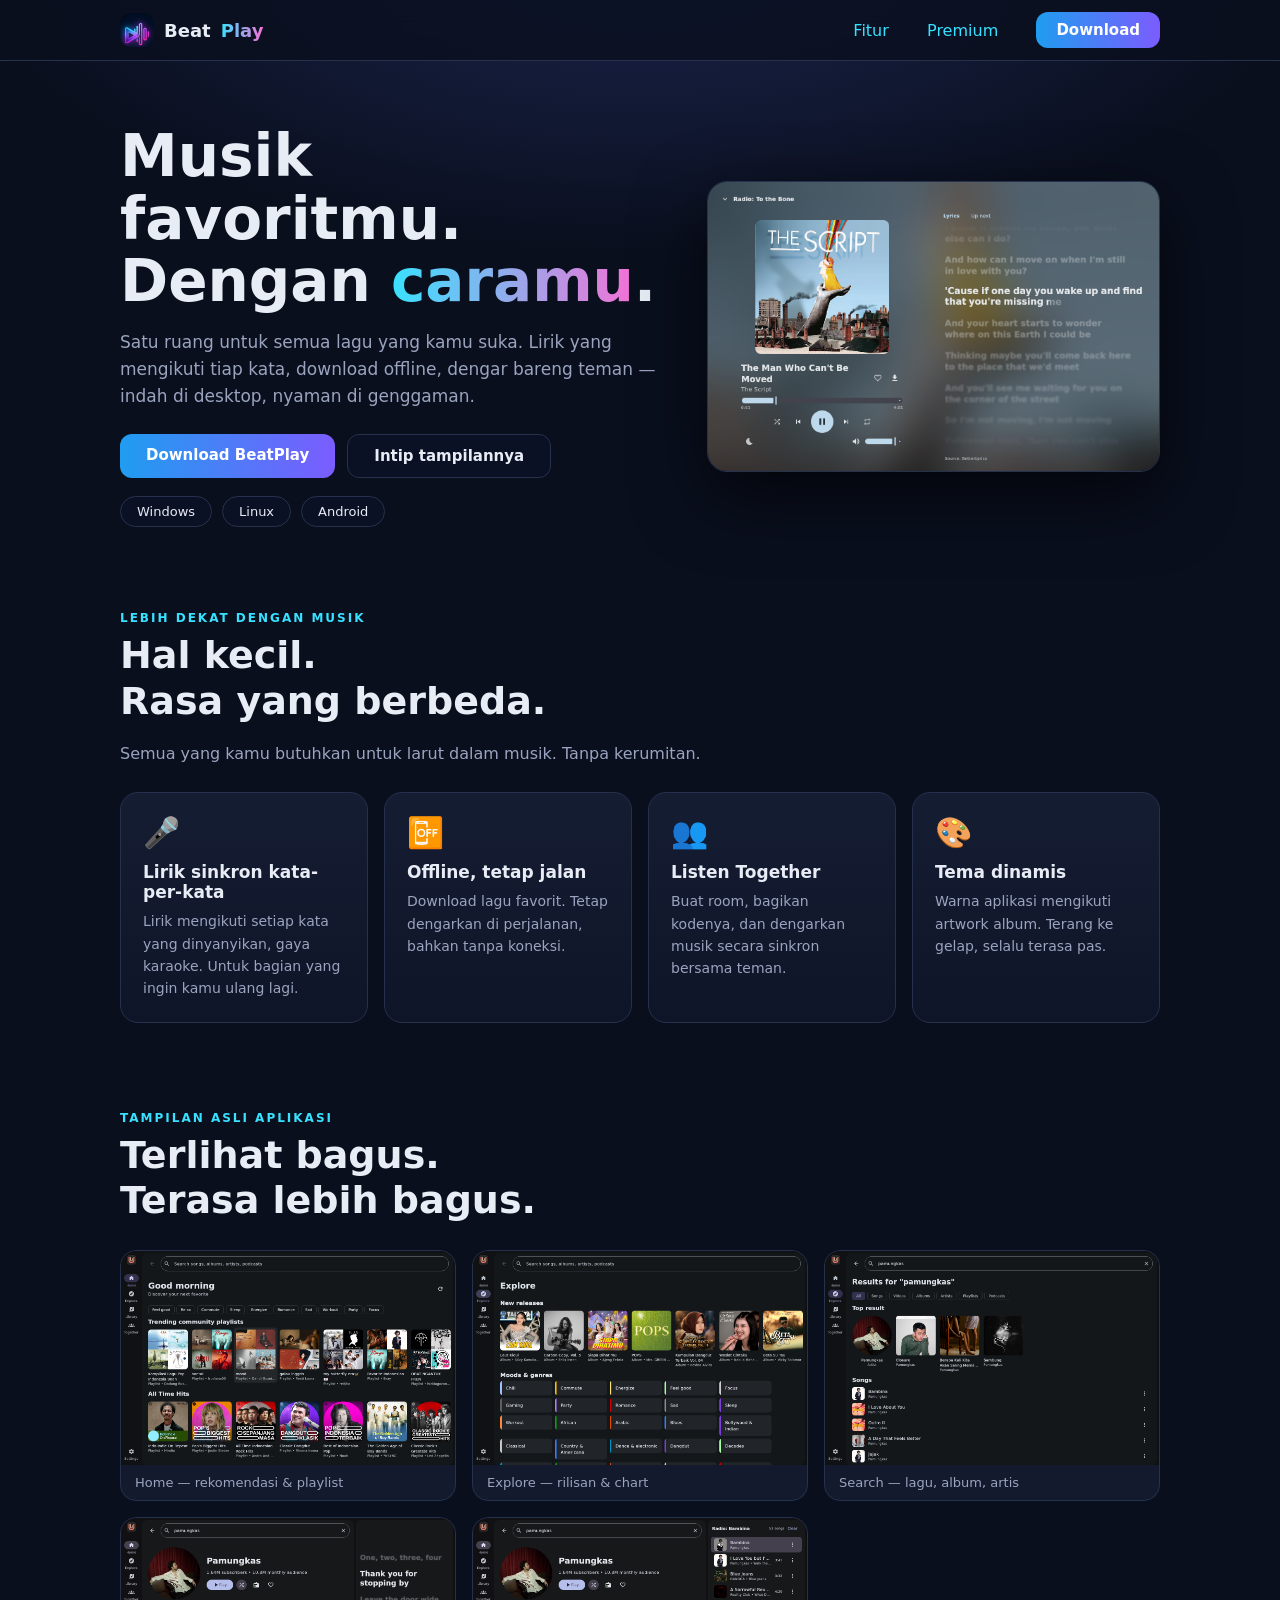
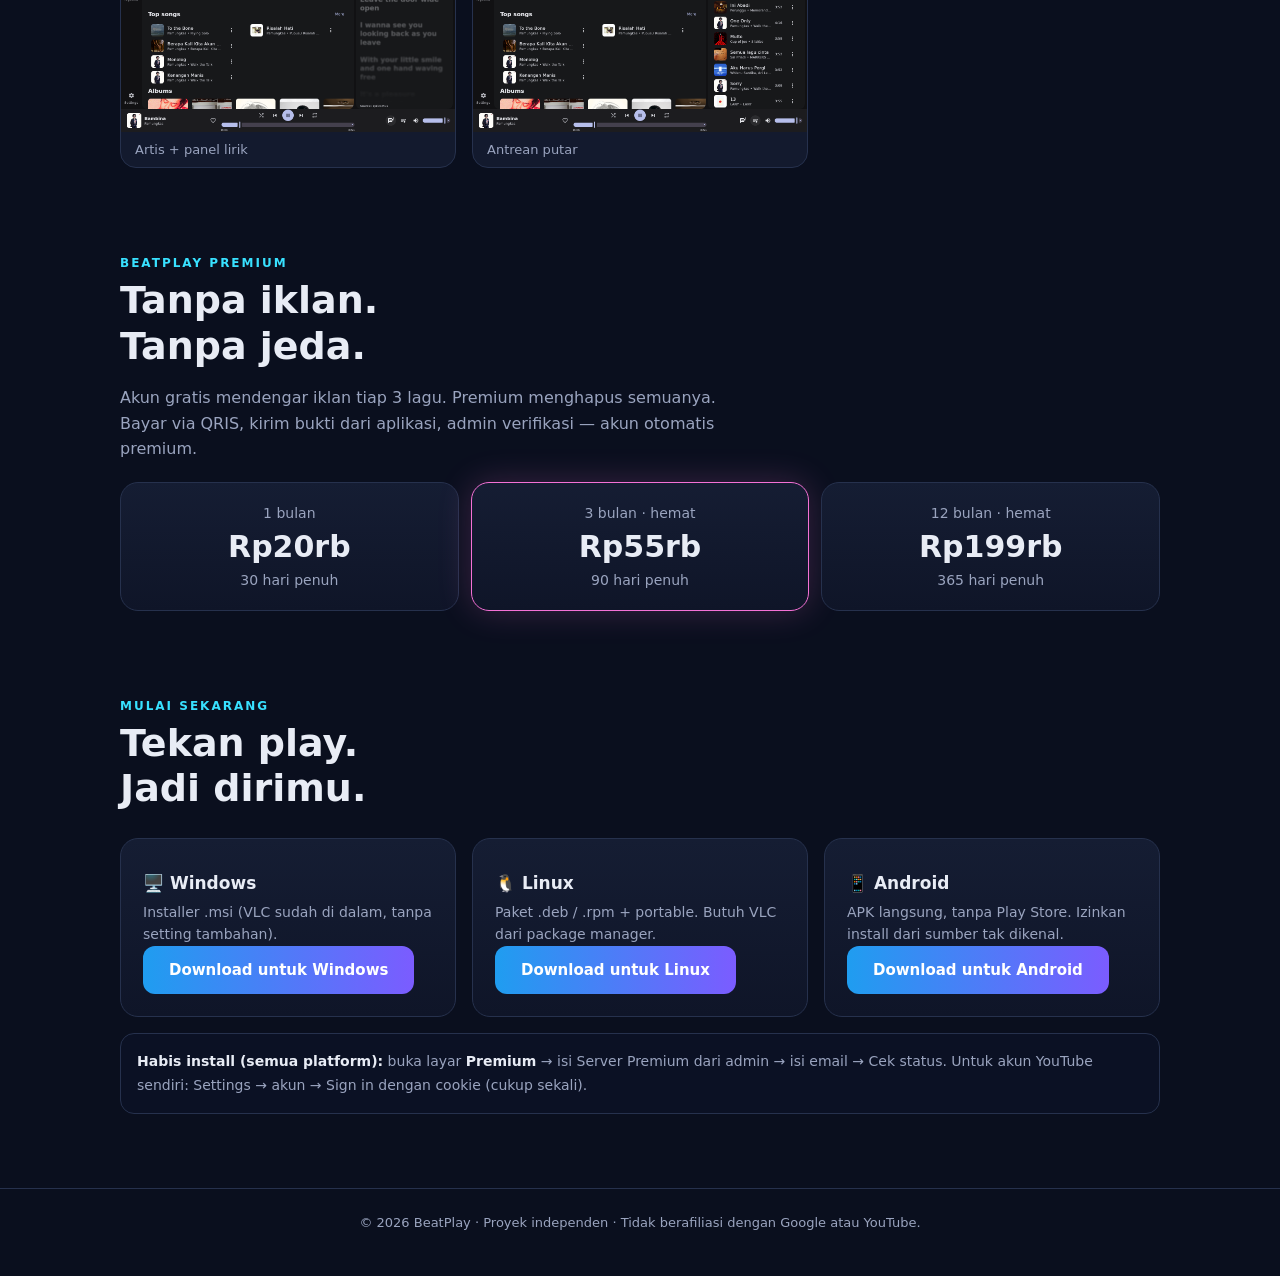
==== web/index.html @ e1784d54 "Default server VPS + penghitung iklan + pesan error jelas" ====
<!doctype html>
<html lang="id">
<head>
<meta charset="utf-8">
<meta name="viewport" content="width=device-width,initial-scale=1">
<title>BeatPlay — Musik favoritmu. Dengan caramu.</title>
<meta name="description" content="BeatPlay: YouTube Music client untuk Windows, Linux, dan Android. Lirik sinkron, offline, Listen Together, dan Premium Rp20rb/bln.">
<link rel="icon" href="img/logo.png">
<style>
:root{--bg:#0a0f1e;--card:#131a2e;--line:#26314d;--txt:#e8ecf5;--mut:#9aa4bf;--pink:#f471d6;--cyan:#38e1ff;--green:#3ddc84}
*{box-sizing:border-box}html{scroll-behavior:smooth}
body{margin:0;color:var(--txt);font-family:system-ui,-apple-system,"Segoe UI",Roboto,sans-serif;background:radial-gradient(1100px 520px at 50% -8%,#1c2650 0%,var(--bg) 62%) fixed,var(--bg)}
a{color:var(--cyan);text-decoration:none}
.wrap{max-width:1080px;margin:0 auto;padding:0 20px}
nav{position:sticky;top:0;z-index:10;backdrop-filter:blur(12px);background:#0a0f1ecc;border-bottom:1px solid var(--line)}
nav .wrap{display:flex;align-items:center;gap:14px;padding:12px 20px}
.brand{display:flex;align-items:center;gap:10px;font-weight:800;font-size:18px;color:var(--txt)}
.brand img{width:34px;height:34px;border-radius:10px}
.grad{background:linear-gradient(90deg,var(--cyan),var(--pink));-webkit-background-clip:text;background-clip:text;color:transparent}
nav .sp{flex:1}
.btn{display:inline-block;border:none;border-radius:12px;padding:12px 26px;font-size:15px;font-weight:700;cursor:pointer;background:linear-gradient(90deg,#1f9df0,#7b5cff);color:#fff}
.btn.ghost{background:#0b1124;color:var(--txt);border:1px solid var(--line)}
.btn:hover{filter:brightness(1.12)}
.hero{display:grid;grid-template-columns:1.1fr .9fr;gap:34px;align-items:center;padding:64px 0 40px}
.hero h1{font-size:clamp(34px,5vw,58px);line-height:1.08;margin:0 0 16px}
.hero p{color:var(--mut);font-size:17px;line-height:1.6;margin:0 0 24px}
.hero .cta{display:flex;gap:12px;flex-wrap:wrap}
.hero img.shot{width:100%;border-radius:20px;border:1px solid var(--line);box-shadow:0 24px 70px #000a}
.platforms{display:flex;gap:10px;flex-wrap:wrap;margin-top:18px}
.pill{border:1px solid var(--line);border-radius:99px;padding:7px 16px;font-size:13px;color:var(--txt);background:#0b1124}
section{padding:44px 0}
.kicker{color:var(--cyan);font-weight:700;letter-spacing:2px;font-size:12px;margin:0 0 8px}
h2.sec{font-size:clamp(26px,3.6vw,38px);margin:0 0 10px;line-height:1.2}
.sub{color:var(--mut);max-width:640px;line-height:1.6}
.grid{display:grid;grid-template-columns:repeat(auto-fit,minmax(240px,1fr));gap:16px;margin-top:26px}
.card{background:linear-gradient(180deg,#151d33,#0f1528);border:1px solid var(--line);border-radius:18px;padding:22px}
.card .ic{font-size:30px}
.card h3{margin:12px 0 8px;font-size:17px}
.card p{margin:0;color:var(--mut);font-size:14px;line-height:1.6}
.shots{display:grid;grid-template-columns:repeat(auto-fit,minmax(280px,1fr));gap:16px;margin-top:26px}
.shots figure{margin:0;background:var(--card);border:1px solid var(--line);border-radius:16px;overflow:hidden}
.shots img{width:100%;display:block}
.shots figcaption{padding:10px 14px;font-size:13px;color:var(--mut)}
.price{display:flex;gap:12px;flex-wrap:wrap;margin-top:20px}
.plan{flex:1;min-width:200px;background:linear-gradient(180deg,#151d33,#0f1528);border:1px solid var(--line);border-radius:18px;padding:22px;text-align:center}
.plan.hot{border-color:var(--pink);box-shadow:0 0 34px #f471d633}
.plan .p{font-size:30px;font-weight:800;margin:8px 0}
.plan .t{color:var(--mut);font-size:14px}
.dl{display:grid;grid-template-columns:repeat(auto-fit,minmax(240px,1fr));gap:16px;margin-top:26px}
.step{background:#0b1124;border:1px solid var(--line);border-radius:14px;padding:16px;font-size:14px;color:var(--mut);line-height:1.7}
.step b{color:var(--txt)}
code{background:#0b1124;border:1px solid var(--line);border-radius:6px;padding:1px 8px;font-size:13px}
footer{border-top:1px solid var(--line);margin-top:30px;padding:26px 0 46px;color:var(--mut);font-size:13px;text-align:center}
@media(max-width:820px){.hero{grid-template-columns:1fr;padding-top:40px}}
</style>
</head>
<body>
<nav><div class="wrap">
<a class="brand" href="#"><img src="img/logo.png" alt="BeatPlay">Beat<span class="grad">Play</span></a>
<span class="sp"></span>
<a href="#fitur">Fitur</a>&nbsp;&nbsp;<a href="#premium">Premium</a>&nbsp;&nbsp;<a href="#download" class="btn" style="padding:9px 20px">Download</a>
</div></nav>

<div class="wrap">
<header class="hero">
<div>
<h1>Musik favoritmu.<br>Dengan <span class="grad">caramu</span>.</h1>
<p> Satu ruang untuk semua lagu yang kamu suka. Lirik yang mengikuti tiap kata, download offline, dengar bareng teman — indah di desktop, nyaman di genggaman.</p>
<div class="cta">
<a class="btn" href="#download">Download BeatPlay</a>
<a class="btn ghost" href="#tampilan">Intip tampilannya</a>
</div>
<div class="platforms"><span class="pill">Windows</span><span class="pill">Linux</span><span class="pill">Android</span></div>
</div>
<img class="shot" src="img/lyrics-fullscreen.png" alt="Player BeatPlay dengan lirik sinkron">
</header>

<section id="fitur">
<p class="kicker">LEBIH DEKAT DENGAN MUSIK</p>
<h2 class="sec">Hal kecil.<br>Rasa yang berbeda.</h2>
<p class="sub">Semua yang kamu butuhkan untuk larut dalam musik. Tanpa kerumitan.</p>
<div class="grid">
<div class="card"><div class="ic">🎤</div><h3>Lirik sinkron kata-per-kata</h3><p>Lirik mengikuti setiap kata yang dinyanyikan, gaya karaoke. Untuk bagian yang ingin kamu ulang lagi.</p></div>
<div class="card"><div class="ic">📴</div><h3>Offline, tetap jalan</h3><p>Download lagu favorit. Tetap dengarkan di perjalanan, bahkan tanpa koneksi.</p></div>
<div class="card"><div class="ic">👥</div><h3>Listen Together</h3><p>Buat room, bagikan kodenya, dan dengarkan musik secara sinkron bersama teman.</p></div>
<div class="card"><div class="ic">🎨</div><h3>Tema dinamis</h3><p>Warna aplikasi mengikuti artwork album. Terang ke gelap, selalu terasa pas.</p></div>
</div>
</section>

<section id="tampilan">
<p class="kicker">TAMPILAN ASLI APLIKASI</p>
<h2 class="sec">Terlihat bagus.<br>Terasa lebih bagus.</h2>
<div class="shots">
<figure><img src="img/home.png" alt="Home BeatPlay"><figcaption>Home — rekomendasi & playlist</figcaption></figure>
<figure><img src="img/explore.png" alt="Explore BeatPlay"><figcaption>Explore — rilisan & chart</figcaption></figure>
<figure><img src="img/search.png" alt="Search BeatPlay"><figcaption>Search — lagu, album, artis</figcaption></figure>
<figure><img src="img/artist-lyrics.png" alt="Artis BeatPlay"><figcaption>Artis + panel lirik</figcaption></figure>
<figure><img src="img/queue.png" alt="Antrean BeatPlay"><figcaption>Antrean putar</figcaption></figure>
</div>
</section>

<section id="premium">
<p class="kicker">BEATPLAY PREMIUM</p>
<h2 class="sec">Tanpa iklan.<br>Tanpa jeda.</h2>
<p class="sub">Akun gratis mendengar iklan tiap 3 lagu. Premium menghapus semuanya. Bayar via QRIS, kirim bukti dari aplikasi, admin verifikasi — akun otomatis premium.</p>
<div class="price">
<div class="plan"><div class="t">1 bulan</div><div class="p">Rp20rb</div><div class="t">30 hari penuh</div></div>
<div class="plan hot"><div class="t">3 bulan · hemat</div><div class="p">Rp55rb</div><div class="t">90 hari penuh</div></div>
<div class="plan"><div class="t">12 bulan · hemat</div><div class="p">Rp199rb</div><div class="t">365 hari penuh</div></div>
</div>
</section>

<section id="download">
<p class="kicker">MULAI SEKARANG</p>
<h2 class="sec">Tekan play.<br>Jadi dirimu.</h2>
<div class="dl">
<div class="card"><h3>🖥️ Windows</h3><p>Installer .msi (VLC sudah di dalam, tanpa setting tambahan).</p><p><a class="btn" href="https://github.com/cukimai29/beatplay/releases">Download untuk Windows</a></p></div>
<div class="card"><h3>🐧 Linux</h3><p>Paket .deb / .rpm + portable. Butuh VLC dari package manager.</p><p><a class="btn" href="https://github.com/cukimai29/beatplay/releases">Download untuk Linux</a></p></div>
<div class="card"><h3>📱 Android</h3><p>APK langsung, tanpa Play Store. Izinkan install dari sumber tak dikenal.</p><p><!-- GANTI href di bawah dengan link MediaFire APK kamu --><a class="btn" href="#">Download untuk Android</a></p></div>
</div>
<div class="step" style="margin-top:16px"><b>Habis install (semua platform):</b> buka layar <b>Premium</b> → isi Server Premium dari admin → isi email → Cek status. Untuk akun YouTube sendiri: Settings → akun → Sign in dengan cookie (cukup sekali).</div>
</section>
</div>

<footer>© 2026 BeatPlay · Proyek independen · Tidak berafiliasi dengan Google atau YouTube.</footer>
</body>
</html>
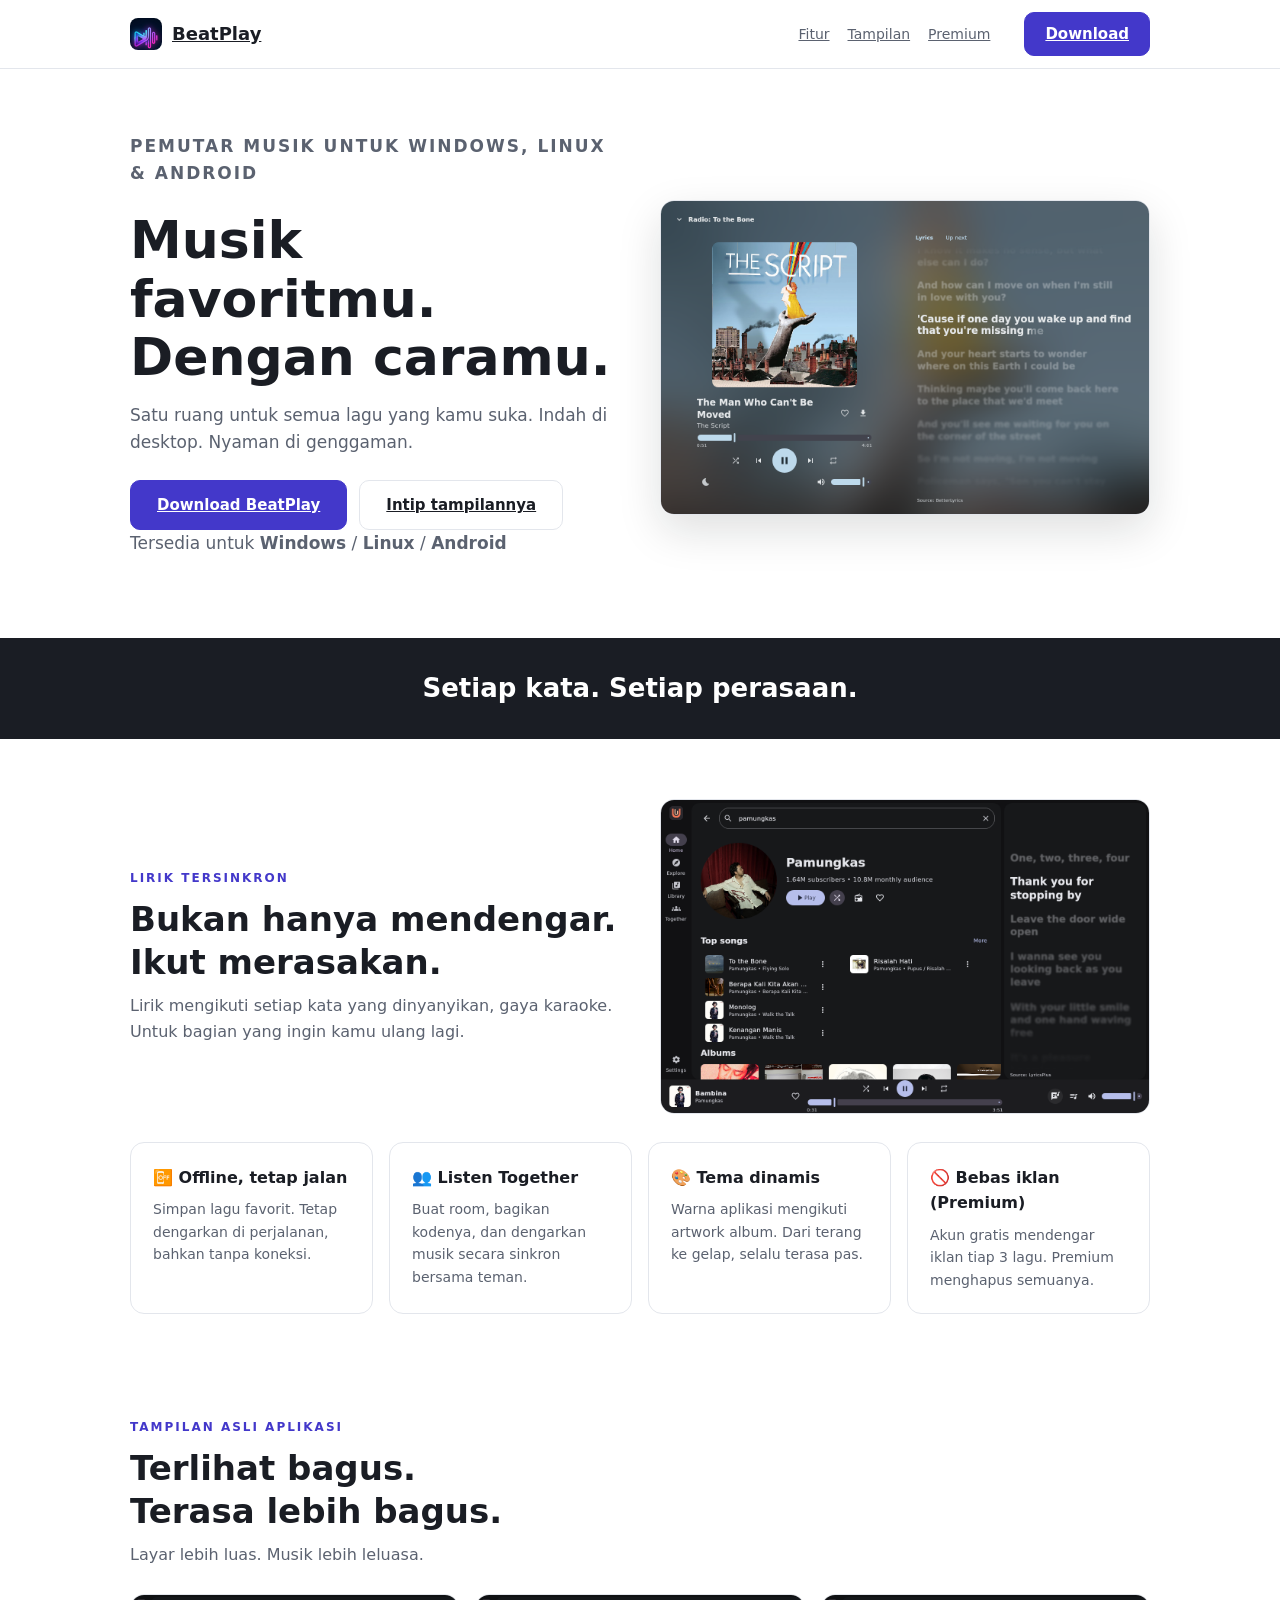
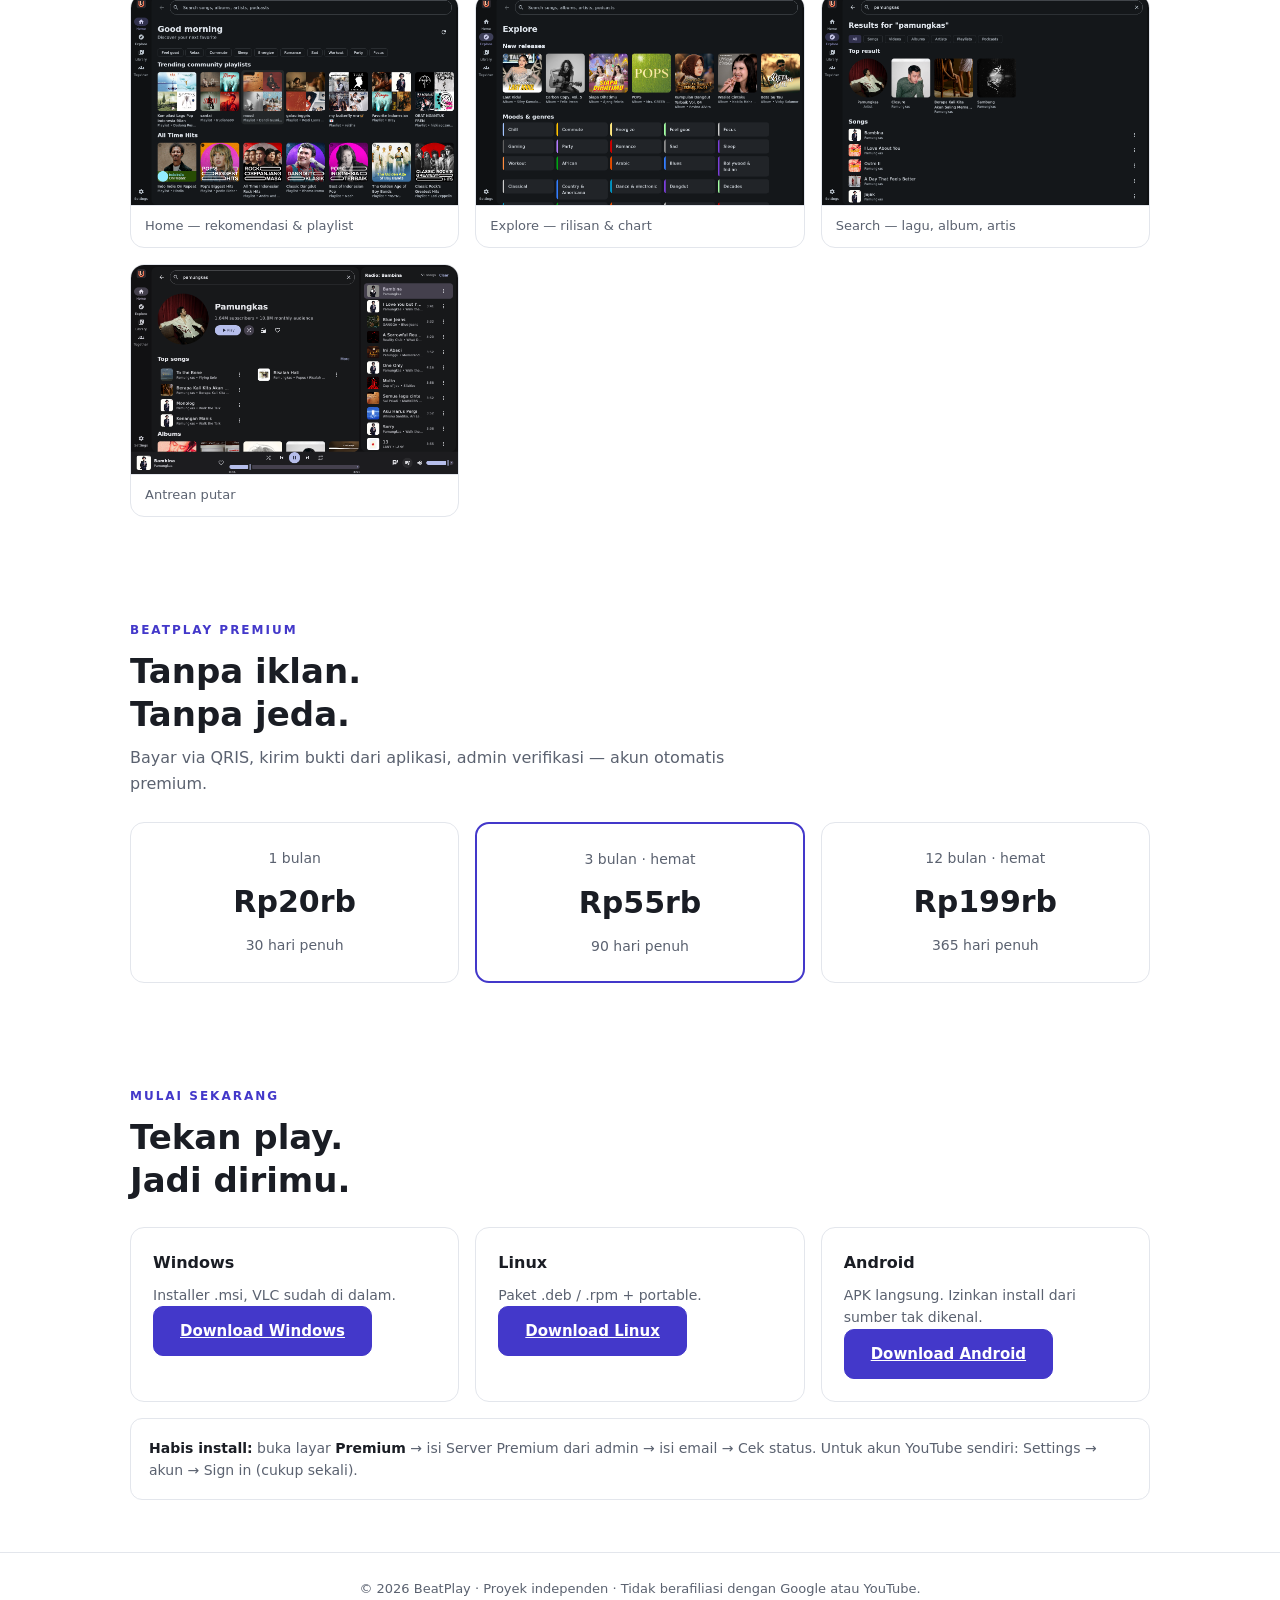
==== commit 38f06355: "Halaman download live dari GitHub Releases" ====
--- a/web/index.html
+++ b/web/index.html
@@ -4,105 +4,118 @@
 <meta charset="utf-8">
 <meta name="viewport" content="width=device-width,initial-scale=1">
 <title>BeatPlay — Musik favoritmu. Dengan caramu.</title>
-<meta name="description" content="BeatPlay: YouTube Music client untuk Windows, Linux, dan Android. Lirik sinkron, offline, Listen Together, dan Premium Rp20rb/bln.">
+<meta name="description" content="BeatPlay: pemutar YouTube Music untuk Windows, Linux, dan Android. Lirik sinkron, offline, Listen Together, dan Premium.">
 <link rel="icon" href="img/logo.png">
 <style>
-:root{--bg:#0a0f1e;--card:#131a2e;--line:#26314d;--txt:#e8ecf5;--mut:#9aa4bf;--pink:#f471d6;--cyan:#38e1ff;--green:#3ddc84}
+:root{--bg:#ffffff;--soft:#f4f5f7;--txt:#1a1d24;--mut:#5b6270;--line:#e3e6ec;--acc:#4338ca;--acc-d:#3730a3}
 *{box-sizing:border-box}html{scroll-behavior:smooth}
-body{margin:0;color:var(--txt);font-family:system-ui,-apple-system,"Segoe UI",Roboto,sans-serif;background:radial-gradient(1100px 520px at 50% -8%,#1c2650 0%,var(--bg) 62%) fixed,var(--bg)}
-a{color:var(--cyan);text-decoration:none}
-.wrap{max-width:1080px;margin:0 auto;padding:0 20px}
-nav{position:sticky;top:0;z-index:10;backdrop-filter:blur(12px);background:#0a0f1ecc;border-bottom:1px solid var(--line)}
-nav .wrap{display:flex;align-items:center;gap:14px;padding:12px 20px}
+body{margin:0;color:var(--txt);font-family:system-ui,-apple-system,"Segoe UI",Roboto,sans-serif;background:var(--bg);line-height:1.6}
+a{color:var(--acc)}
+.wrap{max-width:1060px;margin:0 auto;padding:0 20px}
+nav{position:sticky;top:0;z-index:10;background:#ffffffee;backdrop-filter:blur(8px);border-bottom:1px solid var(--line)}
+nav .wrap{display:flex;align-items:center;gap:16px;padding:12px 20px}
 .brand{display:flex;align-items:center;gap:10px;font-weight:800;font-size:18px;color:var(--txt)}
-.brand img{width:34px;height:34px;border-radius:10px}
-.grad{background:linear-gradient(90deg,var(--cyan),var(--pink));-webkit-background-clip:text;background-clip:text;color:transparent}
+.brand img{width:32px;height:32px;border-radius:8px}
 nav .sp{flex:1}
-.btn{display:inline-block;border:none;border-radius:12px;padding:12px 26px;font-size:15px;font-weight:700;cursor:pointer;background:linear-gradient(90deg,#1f9df0,#7b5cff);color:#fff}
-.btn.ghost{background:#0b1124;color:var(--txt);border:1px solid var(--line)}
-.btn:hover{filter:brightness(1.12)}
-.hero{display:grid;grid-template-columns:1.1fr .9fr;gap:34px;align-items:center;padding:64px 0 40px}
-.hero h1{font-size:clamp(34px,5vw,58px);line-height:1.08;margin:0 0 16px}
-.hero p{color:var(--mut);font-size:17px;line-height:1.6;margin:0 0 24px}
+nav .links a{color:var(--mut);margin-right:18px;font-size:14px}
+.btn{display:inline-block;border-radius:10px;padding:12px 26px;font-size:15px;font-weight:700;background:var(--acc);color:#fff;border:1px solid var(--acc)}
+.btn:hover{background:var(--acc-d)}
+.btn.ghost{background:#fff;color:var(--txt);border:1px solid var(--line)}
+.hero{display:grid;grid-template-columns:1fr 1fr;gap:40px;align-items:center;padding:64px 0 56px}
+.eyebrow{font-size:12px;font-weight:700;letter-spacing:2px;color:var(--acc);margin:0 0 10px}
+.hero h1{font-size:clamp(32px,4.6vw,52px);line-height:1.12;margin:0 0 16px}
+.hero p{color:var(--mut);font-size:17px;margin:0 0 24px}
 .hero .cta{display:flex;gap:12px;flex-wrap:wrap}
-.hero img.shot{width:100%;border-radius:20px;border:1px solid var(--line);box-shadow:0 24px 70px #000a}
-.platforms{display:flex;gap:10px;flex-wrap:wrap;margin-top:18px}
-.pill{border:1px solid var(--line);border-radius:99px;padding:7px 16px;font-size:13px;color:var(--txt);background:#0b1124}
-section{padding:44px 0}
-.kicker{color:var(--cyan);font-weight:700;letter-spacing:2px;font-size:12px;margin:0 0 8px}
-h2.sec{font-size:clamp(26px,3.6vw,38px);margin:0 0 10px;line-height:1.2}
-.sub{color:var(--mut);max-width:640px;line-height:1.6}
-.grid{display:grid;grid-template-columns:repeat(auto-fit,minmax(240px,1fr));gap:16px;margin-top:26px}
-.card{background:linear-gradient(180deg,#151d33,#0f1528);border:1px solid var(--line);border-radius:18px;padding:22px}
-.card .ic{font-size:30px}
-.card h3{margin:12px 0 8px;font-size:17px}
-.card p{margin:0;color:var(--mut);font-size:14px;line-height:1.6}
+.hero img{width:100%;border-radius:14px;border:1px solid var(--line);box-shadow:0 16px 44px #11131822}
+.platforms{margin-top:16px;font-size:14px;color:var(--mut)}
+section{padding:52px 0}
+section.alt{background:var(--soft)}
+h2.sec{font-size:clamp(24px,3.2vw,34px);line-height:1.25;margin:0 0 10px}
+.sub{color:var(--mut);max-width:640px;margin:0}
+.grid{display:grid;grid-template-columns:repeat(auto-fit,minmax(230px,1fr));gap:16px;margin-top:28px}
+.card{background:#fff;border:1px solid var(--line);border-radius:14px;padding:22px}
+.card h3{margin:0 0 8px;font-size:16px}
+.card p{margin:0;color:var(--mut);font-size:14px}
+.split{display:grid;grid-template-columns:1fr 1fr;gap:40px;align-items:center;margin-top:8px}
+.split img{width:100%;border-radius:14px;border:1px solid var(--line)}
+.band{background:var(--txt);color:#fff;text-align:center;padding:30px 20px;font-size:clamp(18px,2.6vw,26px);font-weight:700}
 .shots{display:grid;grid-template-columns:repeat(auto-fit,minmax(280px,1fr));gap:16px;margin-top:26px}
-.shots figure{margin:0;background:var(--card);border:1px solid var(--line);border-radius:16px;overflow:hidden}
+.shots figure{margin:0;background:#fff;border:1px solid var(--line);border-radius:14px;overflow:hidden}
 .shots img{width:100%;display:block}
-.shots figcaption{padding:10px 14px;font-size:13px;color:var(--mut)}
-.price{display:flex;gap:12px;flex-wrap:wrap;margin-top:20px}
-.plan{flex:1;min-width:200px;background:linear-gradient(180deg,#151d33,#0f1528);border:1px solid var(--line);border-radius:18px;padding:22px;text-align:center}
-.plan.hot{border-color:var(--pink);box-shadow:0 0 34px #f471d633}
+.shots figcaption{padding:10px 14px;font-size:13px;color:var(--mut);border-top:1px solid var(--line)}
+.price{display:grid;grid-template-columns:repeat(auto-fit,minmax(200px,1fr));gap:16px;margin-top:26px}
+.plan{background:#fff;border:1px solid var(--line);border-radius:14px;padding:24px;text-align:center}
+.plan.hot{border:2px solid var(--acc)}
 .plan .p{font-size:30px;font-weight:800;margin:8px 0}
 .plan .t{color:var(--mut);font-size:14px}
 .dl{display:grid;grid-template-columns:repeat(auto-fit,minmax(240px,1fr));gap:16px;margin-top:26px}
-.step{background:#0b1124;border:1px solid var(--line);border-radius:14px;padding:16px;font-size:14px;color:var(--mut);line-height:1.7}
+.step{background:#fff;border:1px solid var(--line);border-radius:12px;padding:18px;font-size:14px;color:var(--mut)}
 .step b{color:var(--txt)}
-code{background:#0b1124;border:1px solid var(--line);border-radius:6px;padding:1px 8px;font-size:13px}
-footer{border-top:1px solid var(--line);margin-top:30px;padding:26px 0 46px;color:var(--mut);font-size:13px;text-align:center}
-@media(max-width:820px){.hero{grid-template-columns:1fr;padding-top:40px}}
+code{background:var(--soft);border:1px solid var(--line);border-radius:6px;padding:1px 8px;font-size:13px}
+footer{border-top:1px solid var(--line);padding:26px 0 44px;color:var(--mut);font-size:13px;text-align:center}
+@media(max-width:820px){.hero,.split{grid-template-columns:1fr}nav .links{display:none}}
 </style>
 </head>
 <body>
 <nav><div class="wrap">
-<a class="brand" href="#"><img src="img/logo.png" alt="BeatPlay">Beat<span class="grad">Play</span></a>
+<a class="brand" href="#"><img src="img/logo.png" alt="BeatPlay">BeatPlay</a>
 <span class="sp"></span>
-<a href="#fitur">Fitur</a>&nbsp;&nbsp;<a href="#premium">Premium</a>&nbsp;&nbsp;<a href="#download" class="btn" style="padding:9px 20px">Download</a>
+<span class="links"><a href="#fitur">Fitur</a><a href="#tampilan">Tampilan</a><a href="#premium">Premium</a></span>
+<a class="btn" style="padding:9px 20px" href="#download">Download</a>
 </div></nav>
 
 <div class="wrap">
 <header class="hero">
 <div>
-<h1>Musik favoritmu.<br>Dengan <span class="grad">caramu</span>.</h1>
-<p> Satu ruang untuk semua lagu yang kamu suka. Lirik yang mengikuti tiap kata, download offline, dengar bareng teman — indah di desktop, nyaman di genggaman.</p>
+<p class="eyebrow">PEMUTAR MUSIK UNTUK WINDOWS, LINUX &amp; ANDROID</p>
+<h1>Musik favoritmu.<br>Dengan caramu.</h1>
+<p>Satu ruang untuk semua lagu yang kamu suka. Indah di desktop. Nyaman di genggaman.</p>
 <div class="cta">
-<a class="btn" href="#download">Download BeatPlay</a>
+<a class="btn" href="download.html">Download BeatPlay</a>
 <a class="btn ghost" href="#tampilan">Intip tampilannya</a>
 </div>
-<div class="platforms"><span class="pill">Windows</span><span class="pill">Linux</span><span class="pill">Android</span></div>
+<p class="platforms">Tersedia untuk <b>Windows</b> / <b>Linux</b> / <b>Android</b></p>
 </div>
-<img class="shot" src="img/lyrics-fullscreen.png" alt="Player BeatPlay dengan lirik sinkron">
+<img src="img/lyrics-fullscreen.png" alt="Player BeatPlay dengan lirik sinkron">
 </header>
+</div>
 
+<div class="band">Setiap kata. Setiap perasaan.</div>
+
+<div class="wrap">
 <section id="fitur">
-<p class="kicker">LEBIH DEKAT DENGAN MUSIK</p>
-<h2 class="sec">Hal kecil.<br>Rasa yang berbeda.</h2>
-<p class="sub">Semua yang kamu butuhkan untuk larut dalam musik. Tanpa kerumitan.</p>
+<div class="split">
+<div>
+<p class="eyebrow">LIRIK TERSINKRON</p>
+<h2 class="sec">Bukan hanya mendengar.<br>Ikut merasakan.</h2>
+<p class="sub">Lirik mengikuti setiap kata yang dinyanyikan, gaya karaoke. Untuk bagian yang ingin kamu ulang lagi.</p>
+</div>
+<img src="img/artist-lyrics.png" alt="Halaman artis dengan panel lirik">
+</div>
 <div class="grid">
-<div class="card"><div class="ic">🎤</div><h3>Lirik sinkron kata-per-kata</h3><p>Lirik mengikuti setiap kata yang dinyanyikan, gaya karaoke. Untuk bagian yang ingin kamu ulang lagi.</p></div>
-<div class="card"><div class="ic">📴</div><h3>Offline, tetap jalan</h3><p>Download lagu favorit. Tetap dengarkan di perjalanan, bahkan tanpa koneksi.</p></div>
-<div class="card"><div class="ic">👥</div><h3>Listen Together</h3><p>Buat room, bagikan kodenya, dan dengarkan musik secara sinkron bersama teman.</p></div>
-<div class="card"><div class="ic">🎨</div><h3>Tema dinamis</h3><p>Warna aplikasi mengikuti artwork album. Terang ke gelap, selalu terasa pas.</p></div>
+<div class="card"><h3>📴 Offline, tetap jalan</h3><p>Simpan lagu favorit. Tetap dengarkan di perjalanan, bahkan tanpa koneksi.</p></div>
+<div class="card"><h3>👥 Listen Together</h3><p>Buat room, bagikan kodenya, dan dengarkan musik secara sinkron bersama teman.</p></div>
+<div class="card"><h3>🎨 Tema dinamis</h3><p>Warna aplikasi mengikuti artwork album. Dari terang ke gelap, selalu terasa pas.</p></div>
+<div class="card"><h3>🚫 Bebas iklan (Premium)</h3><p>Akun gratis mendengar iklan tiap 3 lagu. Premium menghapus semuanya.</p></div>
 </div>
 </section>
 
 <section id="tampilan">
-<p class="kicker">TAMPILAN ASLI APLIKASI</p>
+<p class="eyebrow">TAMPILAN ASLI APLIKASI</p>
 <h2 class="sec">Terlihat bagus.<br>Terasa lebih bagus.</h2>
+<p class="sub">Layar lebih luas. Musik lebih leluasa.</p>
 <div class="shots">
-<figure><img src="img/home.png" alt="Home BeatPlay"><figcaption>Home — rekomendasi & playlist</figcaption></figure>
-<figure><img src="img/explore.png" alt="Explore BeatPlay"><figcaption>Explore — rilisan & chart</figcaption></figure>
+<figure><img src="img/home.png" alt="Home BeatPlay"><figcaption>Home — rekomendasi &amp; playlist</figcaption></figure>
+<figure><img src="img/explore.png" alt="Explore BeatPlay"><figcaption>Explore — rilisan &amp; chart</figcaption></figure>
 <figure><img src="img/search.png" alt="Search BeatPlay"><figcaption>Search — lagu, album, artis</figcaption></figure>
-<figure><img src="img/artist-lyrics.png" alt="Artis BeatPlay"><figcaption>Artis + panel lirik</figcaption></figure>
 <figure><img src="img/queue.png" alt="Antrean BeatPlay"><figcaption>Antrean putar</figcaption></figure>
 </div>
 </section>
 
 <section id="premium">
-<p class="kicker">BEATPLAY PREMIUM</p>
+<p class="eyebrow">BEATPLAY PREMIUM</p>
 <h2 class="sec">Tanpa iklan.<br>Tanpa jeda.</h2>
-<p class="sub">Akun gratis mendengar iklan tiap 3 lagu. Premium menghapus semuanya. Bayar via QRIS, kirim bukti dari aplikasi, admin verifikasi — akun otomatis premium.</p>
+<p class="sub">Bayar via QRIS, kirim bukti dari aplikasi, admin verifikasi — akun otomatis premium.</p>
 <div class="price">
 <div class="plan"><div class="t">1 bulan</div><div class="p">Rp20rb</div><div class="t">30 hari penuh</div></div>
 <div class="plan hot"><div class="t">3 bulan · hemat</div><div class="p">Rp55rb</div><div class="t">90 hari penuh</div></div>
@@ -111,14 +124,14 @@
 </section>
 
 <section id="download">
-<p class="kicker">MULAI SEKARANG</p>
+<p class="eyebrow">MULAI SEKARANG</p>
 <h2 class="sec">Tekan play.<br>Jadi dirimu.</h2>
 <div class="dl">
-<div class="card"><h3>🖥️ Windows</h3><p>Installer .msi (VLC sudah di dalam, tanpa setting tambahan).</p><p><a class="btn" href="https://github.com/cukimai29/beatplay/releases">Download untuk Windows</a></p></div>
-<div class="card"><h3>🐧 Linux</h3><p>Paket .deb / .rpm + portable. Butuh VLC dari package manager.</p><p><a class="btn" href="https://github.com/cukimai29/beatplay/releases">Download untuk Linux</a></p></div>
-<div class="card"><h3>📱 Android</h3><p>APK langsung, tanpa Play Store. Izinkan install dari sumber tak dikenal.</p><p><!-- GANTI href di bawah dengan link MediaFire APK kamu --><a class="btn" href="#">Download untuk Android</a></p></div>
+<div class="card"><h3>Windows</h3><p>Installer .msi, VLC sudah di dalam.</p><p><a class="btn" href="download.html?platform=windows">Download Windows</a></p></div>
+<div class="card"><h3>Linux</h3><p>Paket .deb / .rpm + portable.</p><p><a class="btn" href="download.html?platform=linux">Download Linux</a></p></div>
+<div class="card"><h3>Android</h3><p>APK langsung. Izinkan install dari sumber tak dikenal.</p><p><a class="btn" href="download.html?platform=android">Download Android</a></p></div>
 </div>
-<div class="step" style="margin-top:16px"><b>Habis install (semua platform):</b> buka layar <b>Premium</b> → isi Server Premium dari admin → isi email → Cek status. Untuk akun YouTube sendiri: Settings → akun → Sign in dengan cookie (cukup sekali).</div>
+<div class="step" style="margin-top:16px"><b>Habis install:</b> buka layar <b>Premium</b> → isi Server Premium dari admin → isi email → Cek status. Untuk akun YouTube sendiri: Settings → akun → Sign in (cukup sekali).</div>
 </section>
 </div>
 
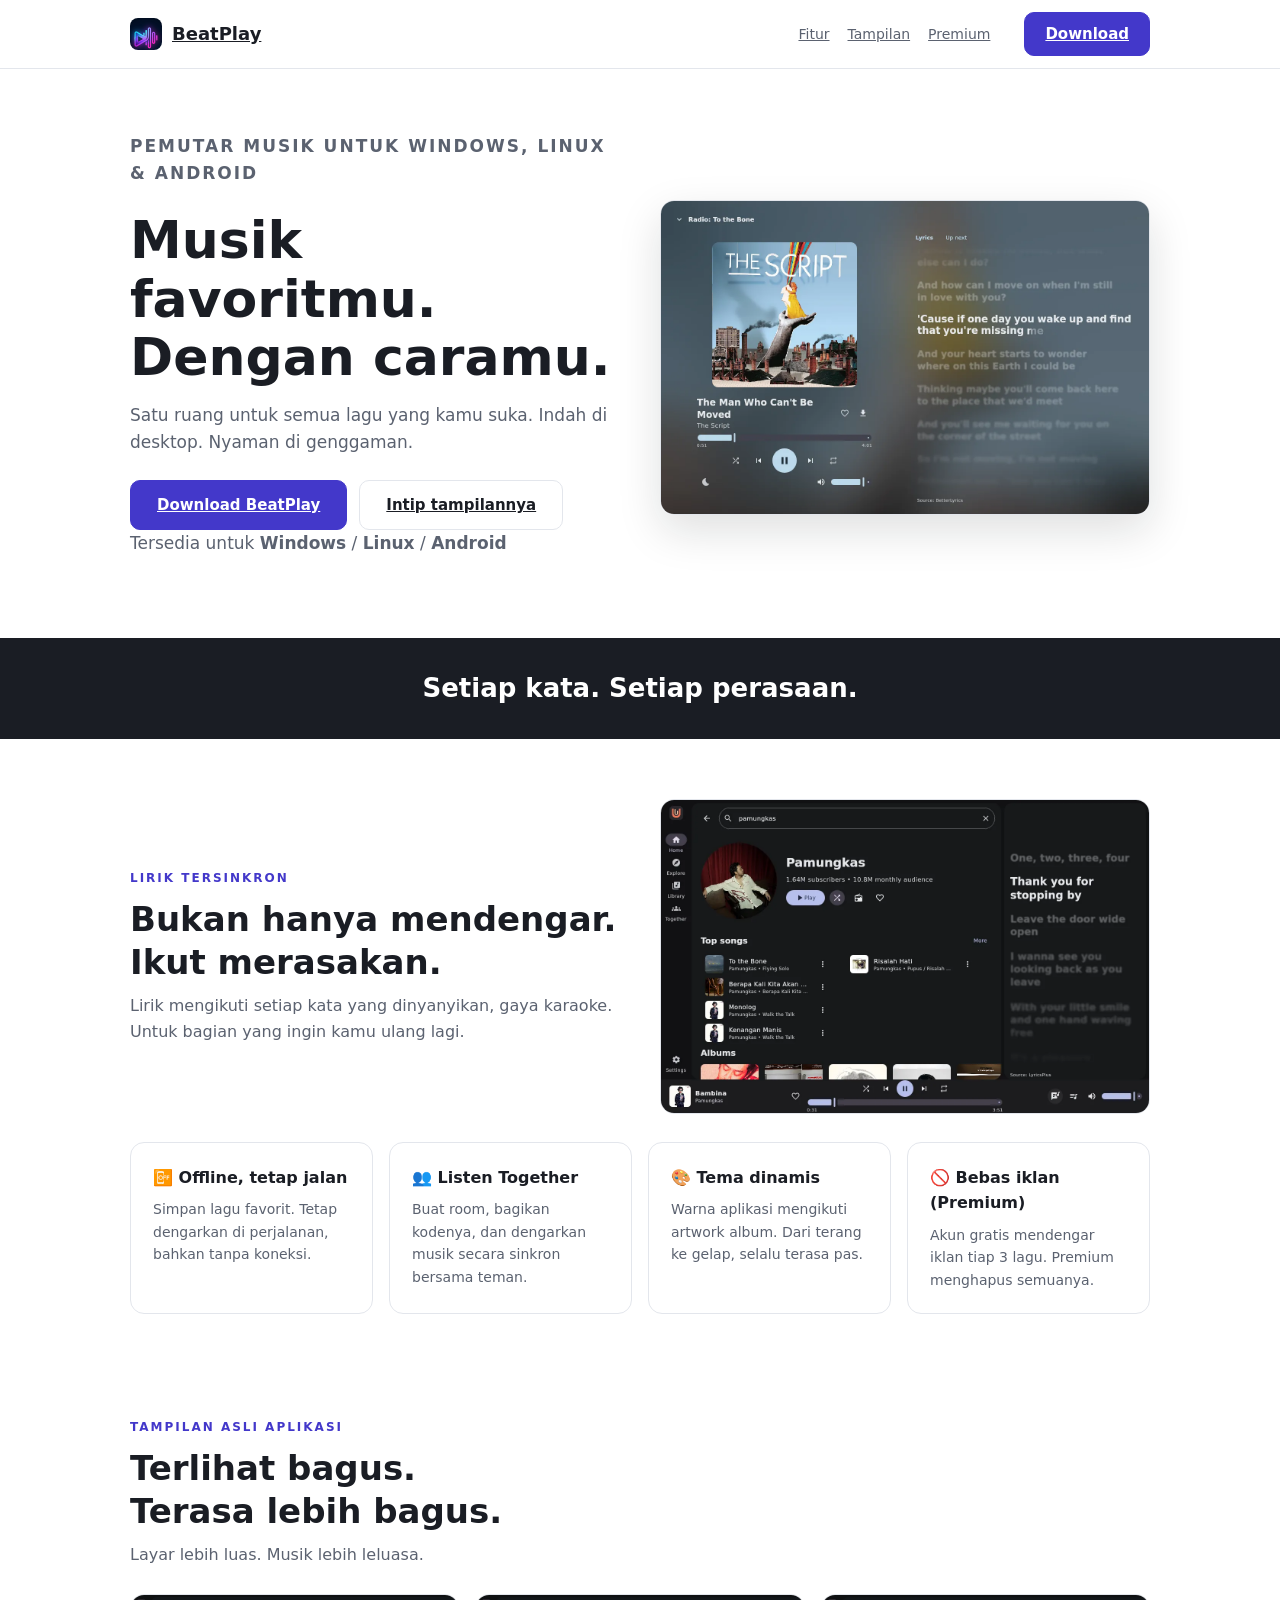
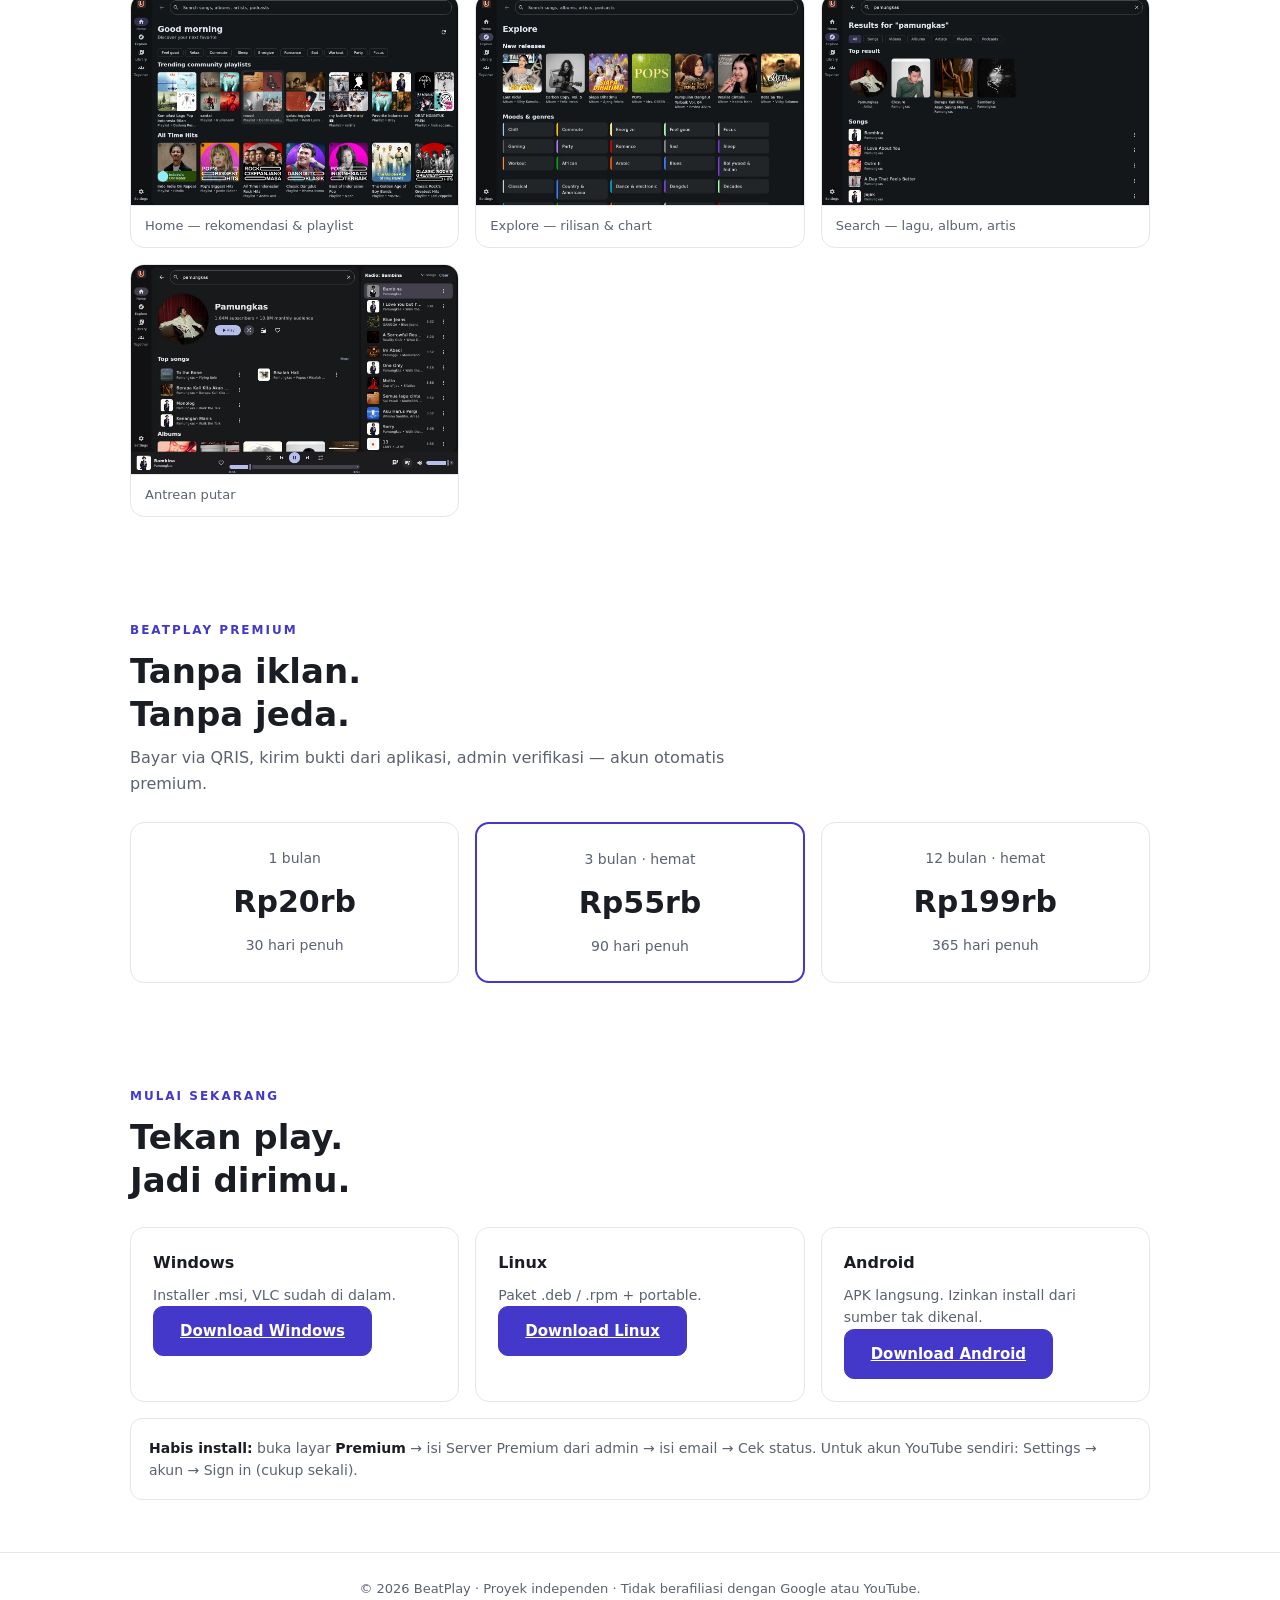
==== commit de4e4236: "Optimize site images with WebP" ====
--- a/web/index.html
+++ b/web/index.html
@@ -5,7 +5,7 @@
 <meta name="viewport" content="width=device-width,initial-scale=1">
 <title>BeatPlay — Musik favoritmu. Dengan caramu.</title>
 <meta name="description" content="BeatPlay: pemutar YouTube Music untuk Windows, Linux, dan Android. Lirik sinkron, offline, Listen Together, dan Premium.">
-<link rel="icon" href="img/logo.png">
+<link rel="icon" href="img/logo-128.png">
 <style>
 :root{--bg:#ffffff;--soft:#f4f5f7;--txt:#1a1d24;--mut:#5b6270;--line:#e3e6ec;--acc:#4338ca;--acc-d:#3730a3}
 *{box-sizing:border-box}html{scroll-behavior:smooth}
@@ -58,7 +58,7 @@
 </head>
 <body>
 <nav><div class="wrap">
-<a class="brand" href="#"><img src="img/logo.png" alt="BeatPlay">BeatPlay</a>
+<a class="brand" href="#"><img src="img/logo-128.png" alt="BeatPlay">BeatPlay</a>
 <span class="sp"></span>
 <span class="links"><a href="#fitur">Fitur</a><a href="#tampilan">Tampilan</a><a href="#premium">Premium</a></span>
 <a class="btn" style="padding:9px 20px" href="#download">Download</a>
@@ -76,7 +76,7 @@
 </div>
 <p class="platforms">Tersedia untuk <b>Windows</b> / <b>Linux</b> / <b>Android</b></p>
 </div>
-<img src="img/lyrics-fullscreen.png" alt="Player BeatPlay dengan lirik sinkron">
+<img src="img/lyrics-fullscreen.webp" alt="Player BeatPlay dengan lirik sinkron">
 </header>
 </div>
 
@@ -90,7 +90,7 @@
 <h2 class="sec">Bukan hanya mendengar.<br>Ikut merasakan.</h2>
 <p class="sub">Lirik mengikuti setiap kata yang dinyanyikan, gaya karaoke. Untuk bagian yang ingin kamu ulang lagi.</p>
 </div>
-<img src="img/artist-lyrics.png" alt="Halaman artis dengan panel lirik">
+<img src="img/artist-lyrics.webp" alt="Halaman artis dengan panel lirik" decoding="async">
 </div>
 <div class="grid">
 <div class="card"><h3>📴 Offline, tetap jalan</h3><p>Simpan lagu favorit. Tetap dengarkan di perjalanan, bahkan tanpa koneksi.</p></div>
@@ -105,10 +105,10 @@
 <h2 class="sec">Terlihat bagus.<br>Terasa lebih bagus.</h2>
 <p class="sub">Layar lebih luas. Musik lebih leluasa.</p>
 <div class="shots">
-<figure><img src="img/home.png" alt="Home BeatPlay"><figcaption>Home — rekomendasi &amp; playlist</figcaption></figure>
-<figure><img src="img/explore.png" alt="Explore BeatPlay"><figcaption>Explore — rilisan &amp; chart</figcaption></figure>
-<figure><img src="img/search.png" alt="Search BeatPlay"><figcaption>Search — lagu, album, artis</figcaption></figure>
-<figure><img src="img/queue.png" alt="Antrean BeatPlay"><figcaption>Antrean putar</figcaption></figure>
+<figure><img src="img/home.webp" alt="Home BeatPlay" decoding="async"><figcaption>Home — rekomendasi &amp; playlist</figcaption></figure>
+<figure><img src="img/explore.webp" alt="Explore BeatPlay" decoding="async"><figcaption>Explore — rilisan &amp; chart</figcaption></figure>
+<figure><img src="img/search.webp" alt="Search BeatPlay" decoding="async"><figcaption>Search — lagu, album, artis</figcaption></figure>
+<figure><img src="img/queue.webp" alt="Antrean BeatPlay" decoding="async"><figcaption>Antrean putar</figcaption></figure>
 </div>
 </section>
 
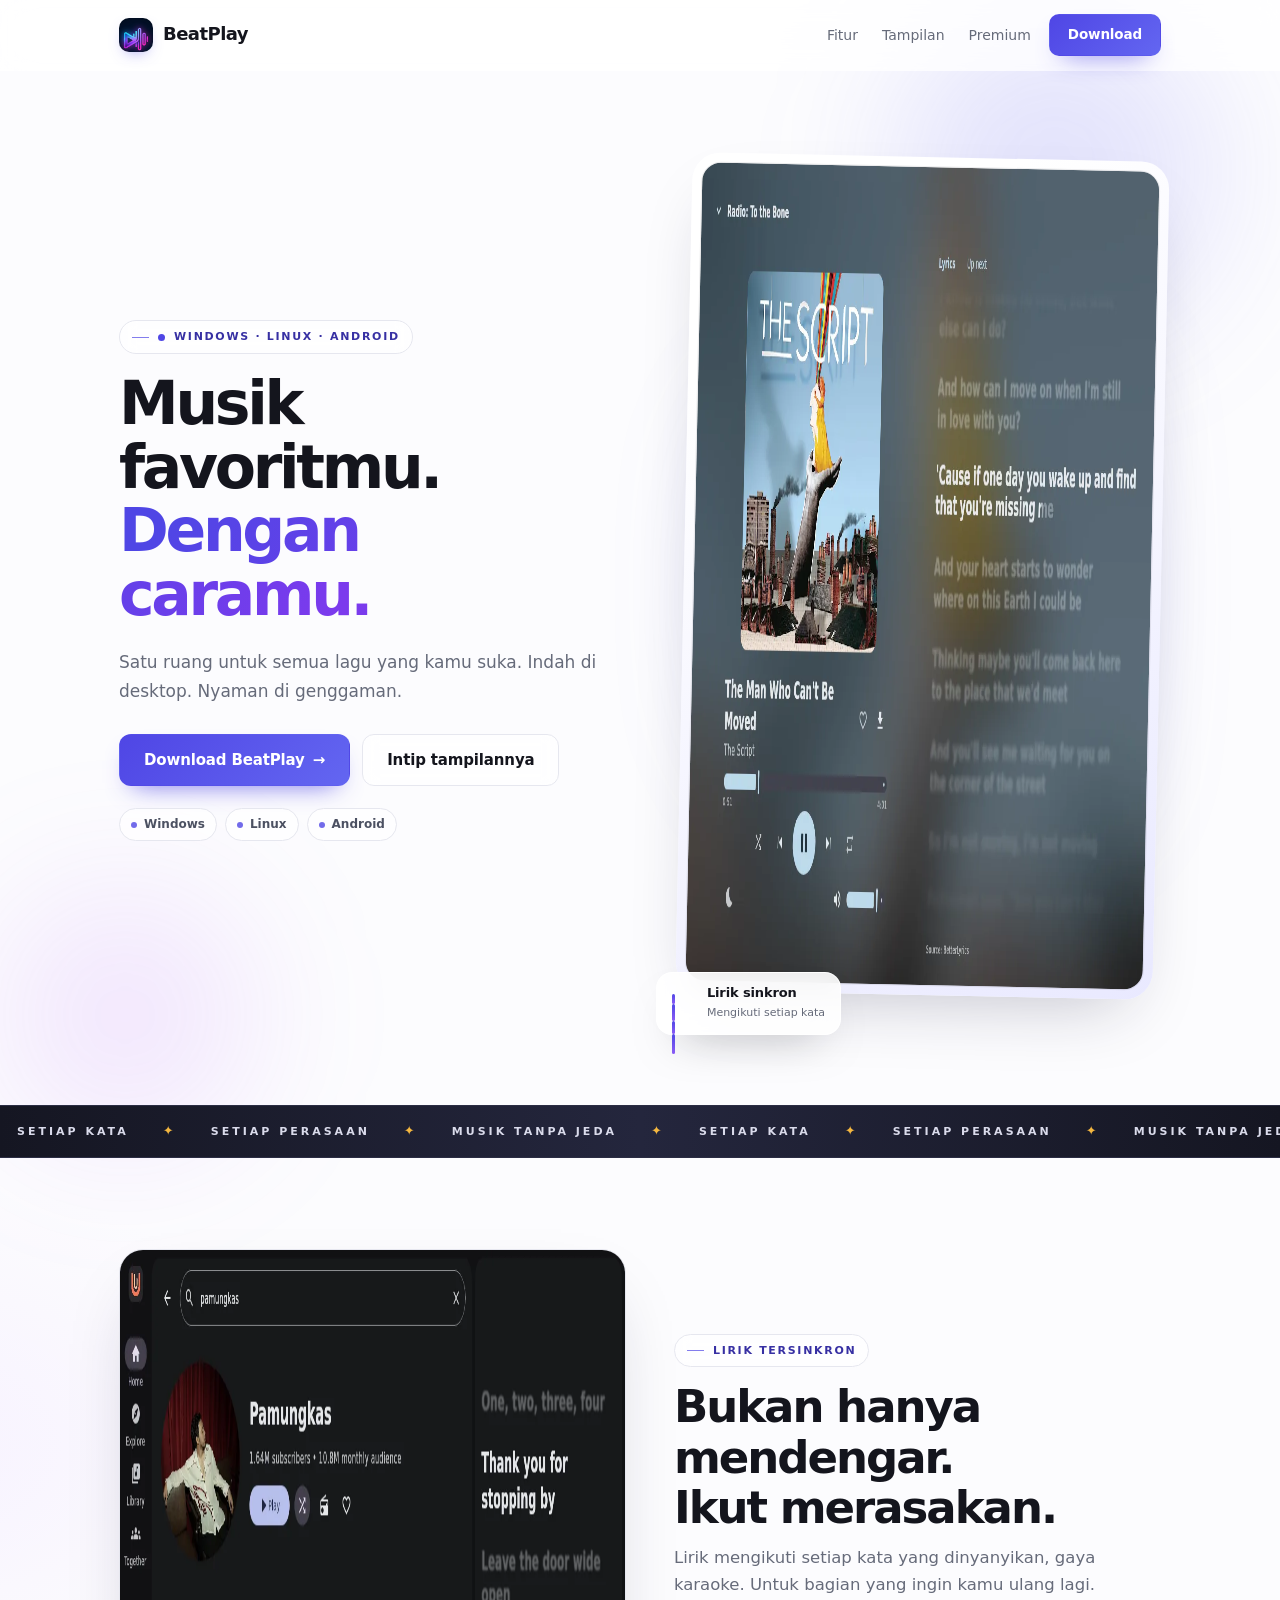
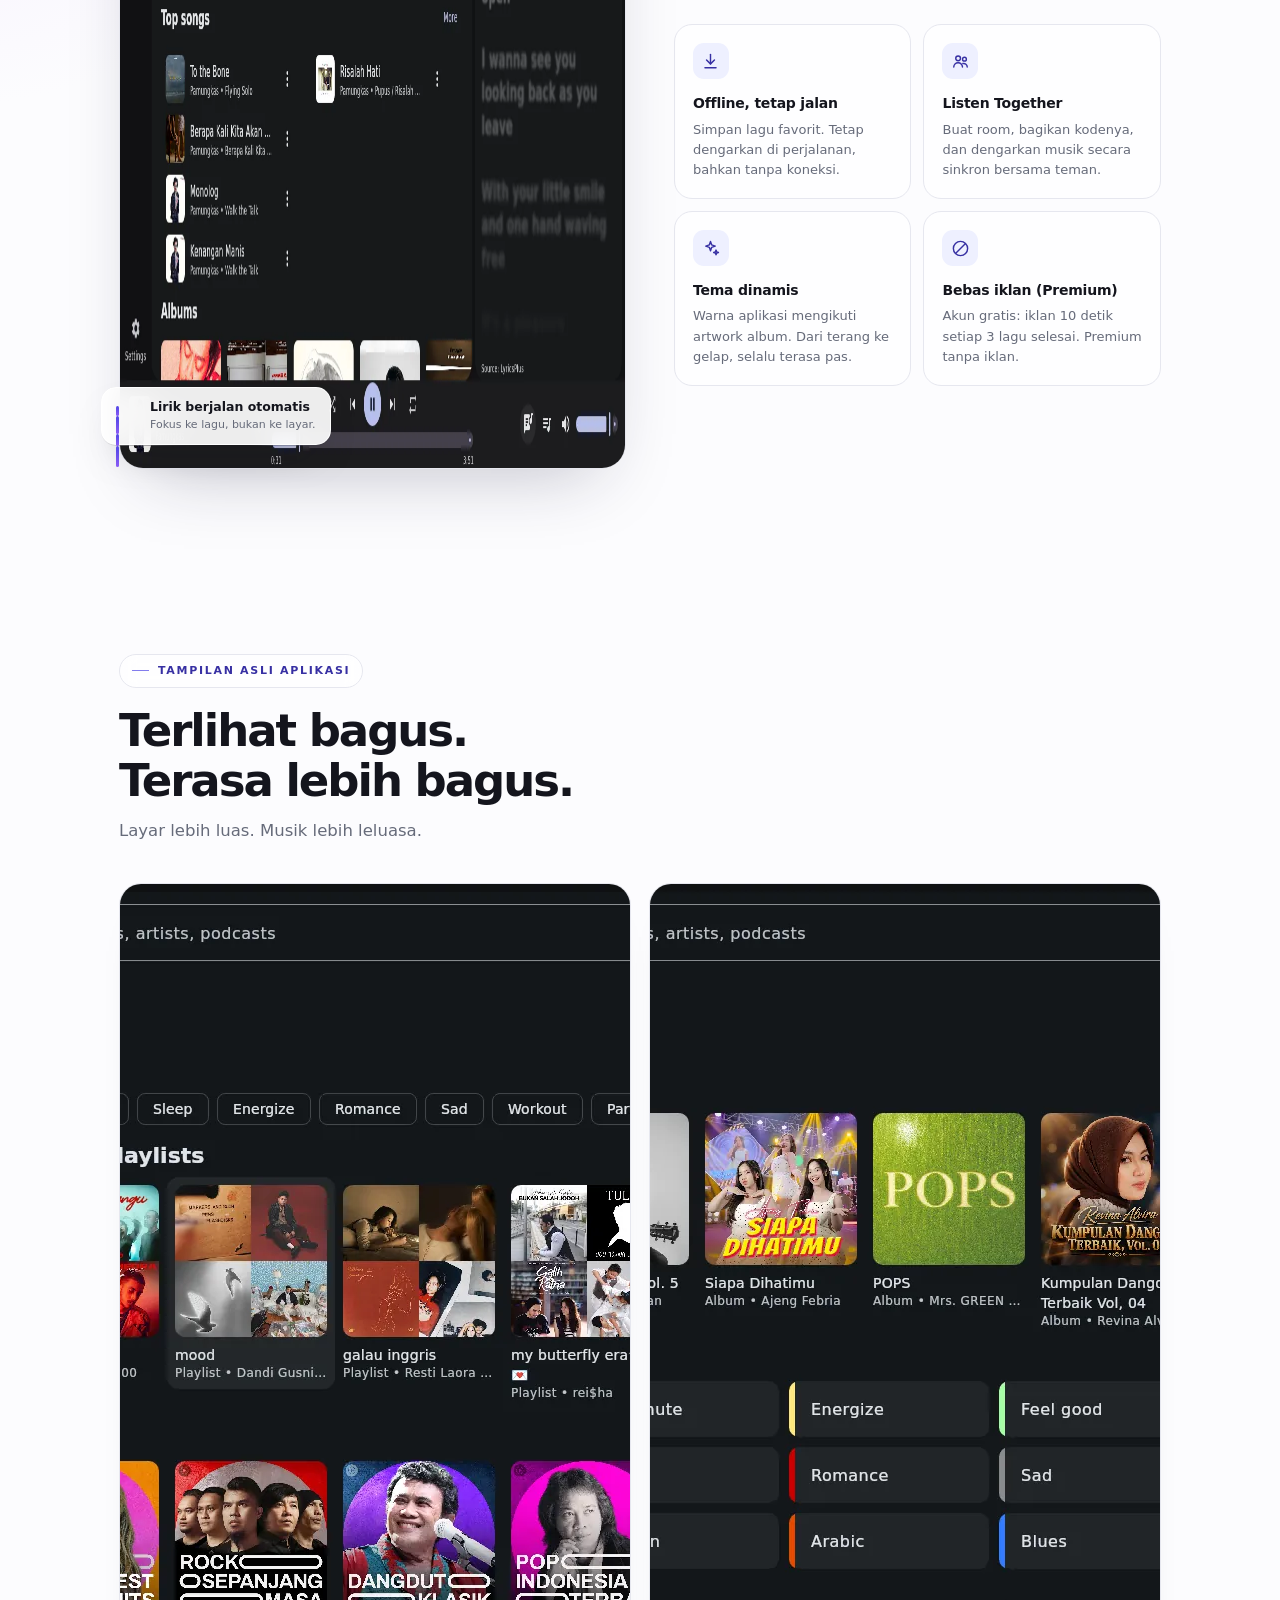
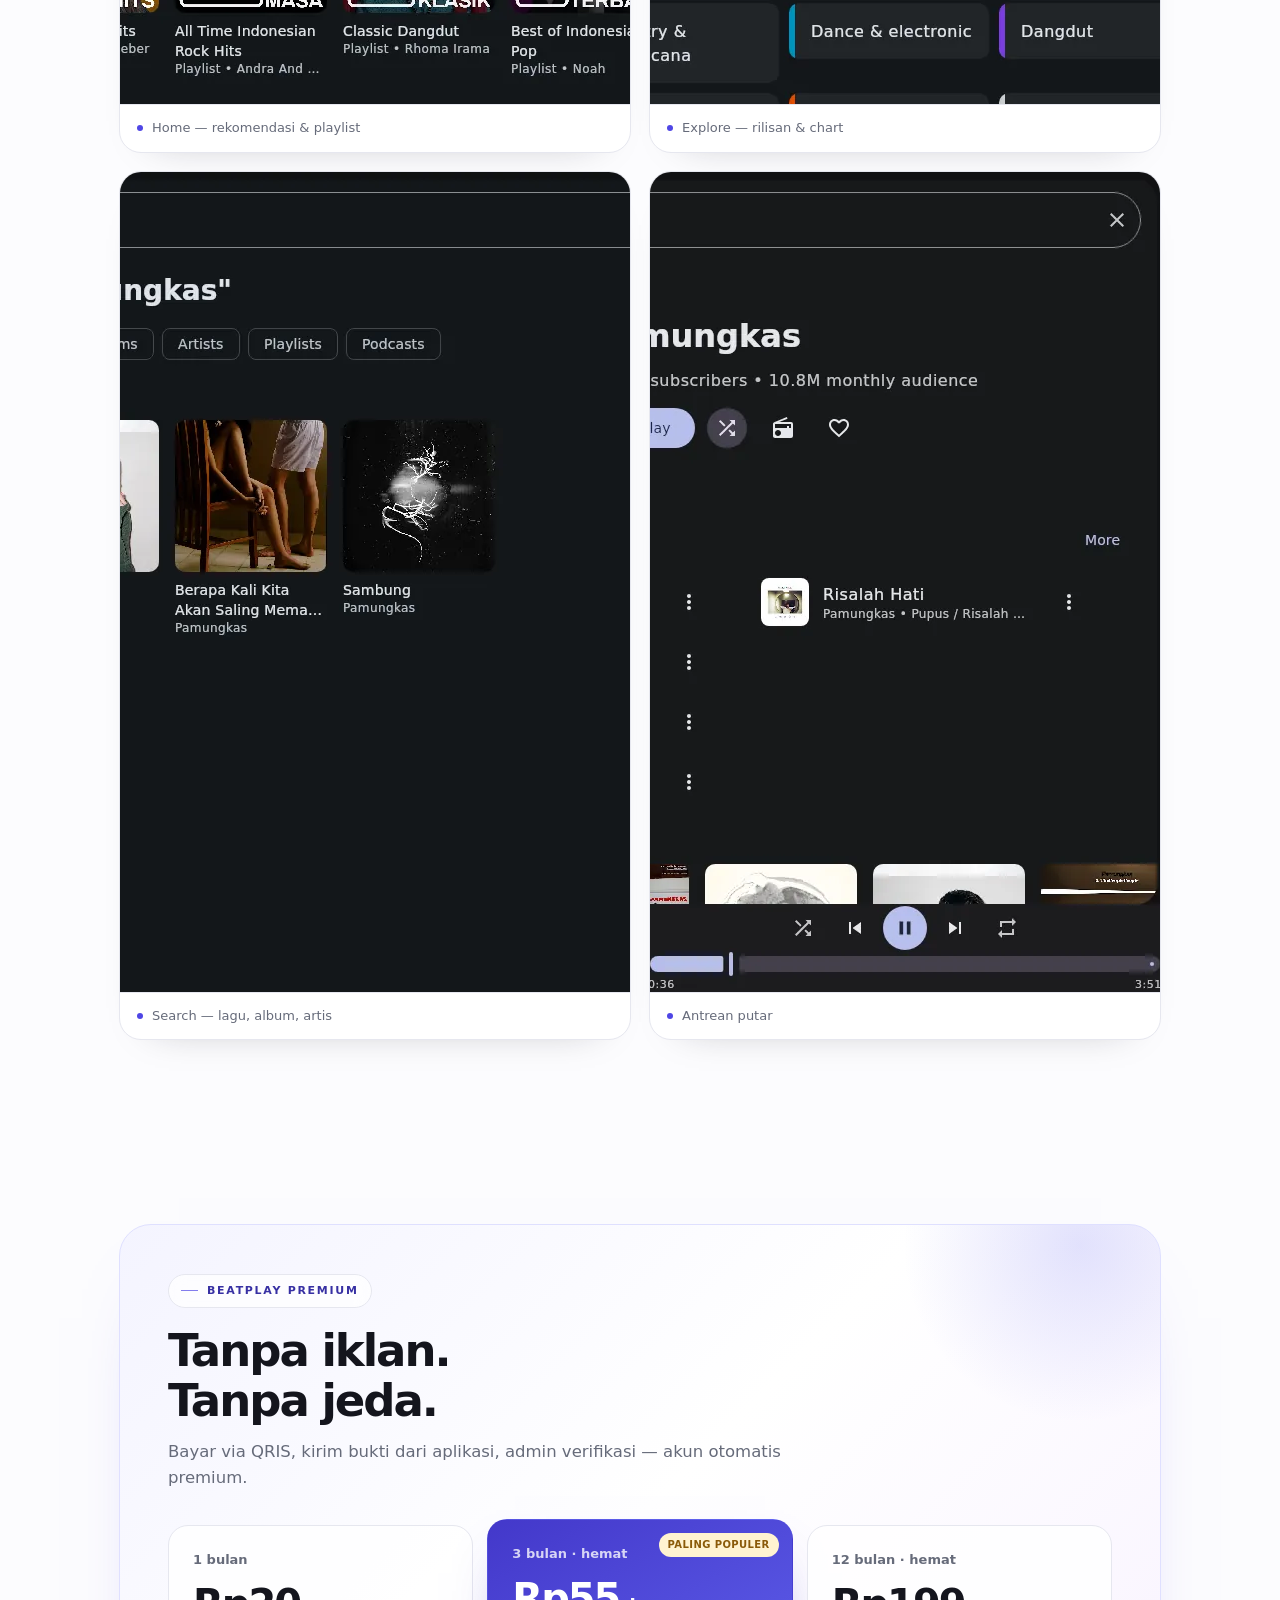
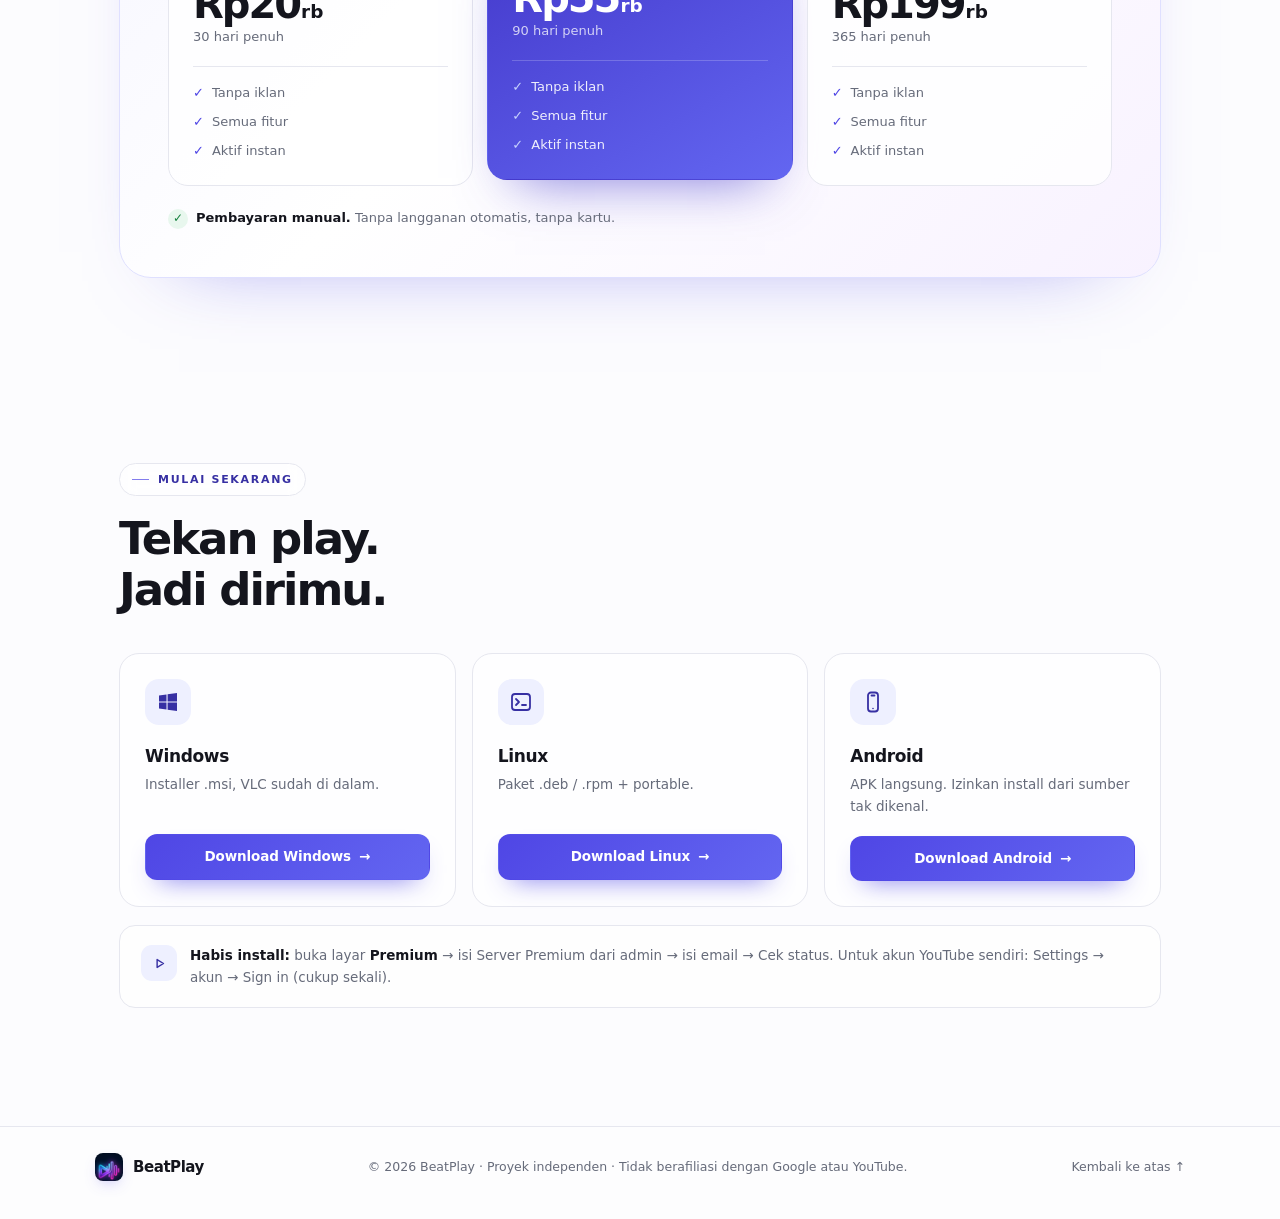
==== commit a2bc59b3: "Refresh website design with subtle motion" ====
--- a/web/index.html
+++ b/web/index.html
@@ -2,139 +2,424 @@
 <html lang="id">
 <head>
 <meta charset="utf-8">
+<script>document.documentElement.classList.add('js');</script>
 <meta name="viewport" content="width=device-width,initial-scale=1">
 <title>BeatPlay — Musik favoritmu. Dengan caramu.</title>
 <meta name="description" content="BeatPlay: pemutar YouTube Music untuk Windows, Linux, dan Android. Lirik sinkron, offline, Listen Together, dan Premium.">
+<meta name="theme-color" content="#4f46e5">
 <link rel="icon" href="img/logo-128.png">
 <style>
-:root{--bg:#ffffff;--soft:#f4f5f7;--txt:#1a1d24;--mut:#5b6270;--line:#e3e6ec;--acc:#4338ca;--acc-d:#3730a3}
-*{box-sizing:border-box}html{scroll-behavior:smooth}
-body{margin:0;color:var(--txt);font-family:system-ui,-apple-system,"Segoe UI",Roboto,sans-serif;background:var(--bg);line-height:1.6}
-a{color:var(--acc)}
-.wrap{max-width:1060px;margin:0 auto;padding:0 20px}
-nav{position:sticky;top:0;z-index:10;background:#ffffffee;backdrop-filter:blur(8px);border-bottom:1px solid var(--line)}
-nav .wrap{display:flex;align-items:center;gap:16px;padding:12px 20px}
-.brand{display:flex;align-items:center;gap:10px;font-weight:800;font-size:18px;color:var(--txt)}
-.brand img{width:32px;height:32px;border-radius:8px}
+:root{
+  --bg:#fcfcfe;--surface:#fff;--soft:#f5f5fa;--ink:#14151d;--muted:#666b7a;--line:#e6e7ef;
+  --indigo:#4f46e5;--indigo-2:#6366f1;--indigo-dark:#3730a3;--indigo-soft:#eef0ff;
+  --gold:#f4b740;--radius:24px;--shadow:0 30px 70px -30px rgba(26,25,58,.28);--progress:0;
+}
+*{box-sizing:border-box}
+html{scroll-behavior:smooth;overflow-x:hidden}
+body{
+  margin:0;color:var(--ink);font-family:system-ui,-apple-system,"Segoe UI",Roboto,sans-serif;
+  line-height:1.6;background:
+    radial-gradient(900px 520px at 88% -6%,#eef0ff 0%,transparent 62%),
+    radial-gradient(720px 460px at -8% 24%,#f7f2ff 0%,transparent 58%),
+    var(--bg);
+  -webkit-font-smoothing:antialiased;overflow-x:hidden;
+}
+::selection{background:var(--indigo);color:#fff}
+a{color:var(--indigo);text-decoration:none}
+img{max-width:100%}
+:focus-visible{outline:3px solid rgba(79,70,229,.35);outline-offset:3px;border-radius:6px}
+.progress{position:fixed;inset:0 0 auto;height:2px;z-index:100;pointer-events:none;background:linear-gradient(90deg,var(--indigo),#8b5cf6);transform:scaleX(var(--progress));transform-origin:0 50%}
+.wrap{max-width:1090px;margin:0 auto;padding:0 24px}
+
+/* nav */
+nav{position:sticky;top:0;z-index:50;background:rgba(255,255,255,.76);backdrop-filter:blur(16px);border-bottom:1px solid transparent;transition:background .25s,box-shadow .25s,border-color .25s}
+nav.scrolled{background:rgba(255,255,255,.92);border-color:var(--line);box-shadow:0 12px 32px -26px rgba(20,21,29,.5)}
+nav .wrap{display:flex;align-items:center;gap:18px;padding:14px 24px}
+.brand{display:flex;align-items:center;gap:10px;font-weight:800;font-size:18px;letter-spacing:-.03em;color:var(--ink)}
+.brand img{width:34px;height:34px;border-radius:10px;box-shadow:0 6px 16px -8px rgba(79,70,229,.7)}
 nav .sp{flex:1}
-nav .links a{color:var(--mut);margin-right:18px;font-size:14px}
-.btn{display:inline-block;border-radius:10px;padding:12px 26px;font-size:15px;font-weight:700;background:var(--acc);color:#fff;border:1px solid var(--acc)}
-.btn:hover{background:var(--acc-d)}
-.btn.ghost{background:#fff;color:var(--txt);border:1px solid var(--line)}
-.hero{display:grid;grid-template-columns:1fr 1fr;gap:40px;align-items:center;padding:64px 0 56px}
-.eyebrow{font-size:12px;font-weight:700;letter-spacing:2px;color:var(--acc);margin:0 0 10px}
-.hero h1{font-size:clamp(32px,4.6vw,52px);line-height:1.12;margin:0 0 16px}
-.hero p{color:var(--mut);font-size:17px;margin:0 0 24px}
-.hero .cta{display:flex;gap:12px;flex-wrap:wrap}
-.hero img{width:100%;border-radius:14px;border:1px solid var(--line);box-shadow:0 16px 44px #11131822}
-.platforms{margin-top:16px;font-size:14px;color:var(--mut)}
-section{padding:52px 0}
-section.alt{background:var(--soft)}
-h2.sec{font-size:clamp(24px,3.2vw,34px);line-height:1.25;margin:0 0 10px}
-.sub{color:var(--mut);max-width:640px;margin:0}
-.grid{display:grid;grid-template-columns:repeat(auto-fit,minmax(230px,1fr));gap:16px;margin-top:28px}
-.card{background:#fff;border:1px solid var(--line);border-radius:14px;padding:22px}
-.card h3{margin:0 0 8px;font-size:16px}
-.card p{margin:0;color:var(--mut);font-size:14px}
-.split{display:grid;grid-template-columns:1fr 1fr;gap:40px;align-items:center;margin-top:8px}
-.split img{width:100%;border-radius:14px;border:1px solid var(--line)}
-.band{background:var(--txt);color:#fff;text-align:center;padding:30px 20px;font-size:clamp(18px,2.6vw,26px);font-weight:700}
-.shots{display:grid;grid-template-columns:repeat(auto-fit,minmax(280px,1fr));gap:16px;margin-top:26px}
-.shots figure{margin:0;background:#fff;border:1px solid var(--line);border-radius:14px;overflow:hidden}
-.shots img{width:100%;display:block}
-.shots figcaption{padding:10px 14px;font-size:13px;color:var(--mut);border-top:1px solid var(--line)}
-.price{display:grid;grid-template-columns:repeat(auto-fit,minmax(200px,1fr));gap:16px;margin-top:26px}
-.plan{background:#fff;border:1px solid var(--line);border-radius:14px;padding:24px;text-align:center}
-.plan.hot{border:2px solid var(--acc)}
-.plan .p{font-size:30px;font-weight:800;margin:8px 0}
-.plan .t{color:var(--mut);font-size:14px}
-.dl{display:grid;grid-template-columns:repeat(auto-fit,minmax(240px,1fr));gap:16px;margin-top:26px}
-.step{background:#fff;border:1px solid var(--line);border-radius:12px;padding:18px;font-size:14px;color:var(--mut)}
-.step b{color:var(--txt)}
-code{background:var(--soft);border:1px solid var(--line);border-radius:6px;padding:1px 8px;font-size:13px}
-footer{border-top:1px solid var(--line);padding:26px 0 44px;color:var(--mut);font-size:13px;text-align:center}
-@media(max-width:820px){.hero,.split{grid-template-columns:1fr}nav .links{display:none}}
+nav .links{display:flex;align-items:center;gap:24px}
+nav .links a{position:relative;padding:5px 0;color:var(--muted);font-size:14px;transition:color .2s}
+nav .links a::after{content:"";position:absolute;left:0;right:0;bottom:0;height:2px;background:var(--indigo);transform:scaleX(0);transform-origin:left;transition:transform .25s ease}
+nav .links a:hover{color:var(--ink)}
+nav .links a:hover::after{transform:scaleX(1)}
+
+/* buttons */
+.btn{display:inline-flex;align-items:center;justify-content:center;gap:8px;border-radius:12px;padding:13px 24px;font-size:15px;font-weight:700;letter-spacing:-.01em;background:linear-gradient(135deg,var(--indigo),var(--indigo-2));color:#fff;border:1px solid transparent;box-shadow:0 12px 26px -14px rgba(79,70,229,.85);transition:transform .2s,box-shadow .2s,filter .2s;cursor:pointer}
+.btn:hover{transform:translateY(-2px);box-shadow:0 18px 30px -14px rgba(79,70,229,.8);filter:saturate(1.08)}
+.btn:active{transform:translateY(0)}
+.btn.ghost{background:rgba(255,255,255,.72);color:var(--ink);border-color:var(--line);box-shadow:none;backdrop-filter:blur(8px)}
+.btn.ghost:hover{background:#fff;border-color:#c9cbea;box-shadow:0 12px 24px -20px rgba(20,21,29,.35)}
+.btn.small{padding:9px 18px;font-size:13.5px;border-radius:10px}
+.arr{display:inline-block;transition:transform .2s}
+.btn:hover .arr{transform:translateX(3px)}
+
+/* hero */
+.hero{position:relative;display:grid;grid-template-columns:1.02fr .98fr;gap:52px;align-items:center;padding-top:78px;padding-bottom:92px}
+.hero::before,.hero::after{content:"";position:absolute;border-radius:50%;filter:blur(70px);pointer-events:none;z-index:0}
+.hero::before{width:320px;height:320px;right:-30px;top:-60px;background:rgba(99,102,241,.16);animation:drift 12s ease-in-out infinite}
+.hero::after{width:260px;height:260px;left:-100px;bottom:-40px;background:rgba(168,85,247,.12);animation:drift 14s ease-in-out infinite reverse}
+.hero-copy,.hero-art{position:relative;z-index:1}
+.eyebrow{display:inline-flex;align-items:center;gap:9px;margin:0 0 18px;padding:7px 12px;border:1px solid var(--line);border-radius:999px;background:rgba(255,255,255,.72);color:var(--indigo-dark);font-size:11px;font-weight:800;letter-spacing:1.7px;text-transform:uppercase;backdrop-filter:blur(8px)}
+.eyebrow::before{content:"";width:17px;height:1px;background:var(--indigo);opacity:.7}
+.pulse{width:7px;height:7px;border-radius:50%;background:var(--indigo);box-shadow:0 0 0 0 rgba(79,70,229,.35);animation:pulse 2.4s ease-out infinite}
+.hero h1{font-size:clamp(42px,5.4vw,60px);line-height:1.06;letter-spacing:-.055em;margin:0 0 22px;font-weight:800}
+.grad{background:linear-gradient(115deg,var(--indigo) 5%,#7c3aed 48%,var(--indigo) 90%);background-size:200% auto;-webkit-background-clip:text;background-clip:text;color:transparent;animation:shine 9s ease infinite}
+.hero-copy>p:not(.eyebrow){max-width:520px;margin:0 0 28px;color:var(--muted);font-size:17px;line-height:1.7}
+.cta{display:flex;gap:12px;flex-wrap:wrap;align-items:center}
+.platforms{display:flex;flex-wrap:wrap;gap:8px;margin-top:22px;align-items:center;color:var(--muted);font-size:13px}
+.chip{display:inline-flex;align-items:center;gap:7px;padding:6px 11px;border:1px solid var(--line);border-radius:999px;background:rgba(255,255,255,.75);font-size:12px;font-weight:600;color:#4c5162}
+.chip i{width:6px;height:6px;border-radius:50%;background:var(--indigo);opacity:.8}
+.hero-art{padding:8px 0 18px 8px}
+.hero-glow{position:absolute;inset:10% 4% 2%;background:radial-gradient(circle at 58% 46%,rgba(99,102,241,.34),transparent 67%);filter:blur(44px);z-index:-1}
+.hero-frame{position:relative;padding:9px;border-radius:28px;background:linear-gradient(145deg,#fff 20%,#e9e9ff);box-shadow:var(--shadow);transform:rotate(1.2deg);animation:floatFrame 7s ease-in-out infinite}
+.hero-frame img{display:block;width:100%;border-radius:20px;border:1px solid rgba(20,21,29,.08)}
+.now-card{position:absolute;left:-20px;bottom:-22px;display:flex;align-items:center;gap:12px;padding:12px 15px;border:1px solid rgba(255,255,255,.95);border-radius:16px;background:rgba(255,255,255,.9);box-shadow:0 20px 44px -24px rgba(20,21,29,.5);backdrop-filter:blur(14px);animation:floatCard 6s ease-in-out infinite}
+.now-card b{display:block;font-size:13px;line-height:1.2;letter-spacing:-.01em}
+.now-card span{display:block;margin-top:3px;color:var(--muted);font-size:11px}
+.eq{display:flex;align-items:flex-end;gap:3px;width:23px;height:22px;flex:none}
+.eq i{display:block;width:3px;height:45%;border-radius:3px;background:linear-gradient(var(--indigo),#8b5cf6);animation:eq 1.1s ease-in-out infinite}
+.eq i:nth-child(2){height:80%;animation-delay:-.35s}
+.eq i:nth-child(3){height:58%;animation-delay:-.65s}
+.eq i:nth-child(4){height:92%;animation-delay:-.15s}
+
+/* moving band */
+.band{max-width:100vw;overflow:hidden;contain:paint;background:linear-gradient(90deg,#151622,#24263d 50%,#151622);border-top:1px solid #2b2d44;border-bottom:1px solid #2b2d44;color:#dadbeb}
+.marquee{display:flex;width:max-content;animation:marquee 30s linear infinite}
+.band:hover .marquee{animation-play-state:paused}
+.marquee-group{display:flex;align-items:center;gap:34px;padding:15px 17px;font-size:11px;font-weight:800;letter-spacing:3px;text-transform:uppercase;white-space:nowrap}
+.marquee-group b{color:var(--gold);font-size:13px}
+
+/* sections */
+.section{padding-top:92px;padding-bottom:92px;scroll-margin-top:84px}
+.section-head{max-width:690px;margin-bottom:38px}
+.sec{font-size:clamp(30px,4vw,45px);line-height:1.12;letter-spacing:-.045em;margin:0 0 12px;font-weight:800}
+.sub{max-width:630px;margin:0;color:var(--muted);font-size:16.5px}
+.feature-layout{display:grid;grid-template-columns:1.02fr .98fr;gap:48px;align-items:center}
+.lyric-art{position:relative}
+.lyric-art>img{display:block;width:100%;border:1px solid var(--line);border-radius:24px;box-shadow:var(--shadow)}
+.lyric-badge{position:absolute;left:-18px;bottom:24px;display:flex;align-items:center;gap:11px;padding:11px 14px;border:1px solid rgba(255,255,255,.95);border-radius:15px;background:rgba(255,255,255,.92);box-shadow:0 18px 40px -22px rgba(20,21,29,.5);backdrop-filter:blur(12px)}
+.lyric-badge b{display:block;font-size:12.5px;line-height:1.2}
+.lyric-badge span{display:block;margin-top:2px;color:var(--muted);font-size:11px}
+.feature-copy .eyebrow{margin-bottom:15px}
+.feature-copy .sub{margin-bottom:26px}
+.feature-grid{display:grid;grid-template-columns:1fr 1fr;gap:12px}
+.feature-card{background:rgba(255,255,255,.78);border:1px solid var(--line);border-radius:18px;padding:18px;transition:transform .25s,border-color .25s,box-shadow .25s,background .25s}
+.feature-card:hover{transform:translateY(-4px);border-color:#c9cbf4;background:#fff;box-shadow:0 18px 34px -26px rgba(45,41,120,.5)}
+.icon{display:grid;place-items:center;width:36px;height:36px;border-radius:11px;background:var(--indigo-soft);color:var(--indigo-dark);margin-bottom:13px}
+.icon svg{width:19px;height:19px}
+.feature-card h3{margin:0 0 5px;font-size:14px;letter-spacing:-.015em}
+.feature-card p{margin:0;color:var(--muted);font-size:13px;line-height:1.55}
+
+/* screenshots */
+.shots{display:grid;grid-template-columns:repeat(2,1fr);gap:18px;margin-top:36px}
+.shots figure{margin:0;overflow:hidden;background:#fff;border:1px solid var(--line);border-radius:22px;box-shadow:0 18px 40px -36px rgba(20,21,29,.4);transition:border-color .3s,box-shadow .3s}
+.shots figure:hover{border-color:#c9cbf4;box-shadow:0 26px 54px -36px rgba(45,41,120,.45)}
+.shots img{display:block;width:100%;aspect-ratio:1280/820;object-fit:cover;transition:transform .55s cubic-bezier(.2,.7,.2,1)}
+.shots figure:hover img{transform:scale(1.018)}
+.shots figcaption{display:flex;align-items:center;gap:9px;padding:13px 17px;border-top:1px solid var(--line);color:var(--muted);font-size:13px}
+.shots figcaption::before{content:"";width:6px;height:6px;border-radius:50%;background:var(--indigo);flex:none}
+
+/* premium */
+.premium-panel{position:relative;overflow:hidden;padding:48px;border:1px solid #dfe0ff;border-radius:32px;background:linear-gradient(135deg,#f4f4ff 0%,#fff 48%,#f8f2ff 100%);box-shadow:0 34px 80px -60px rgba(79,70,229,.6)}
+.premium-panel::before{content:"";position:absolute;width:380px;height:380px;right:-110px;top:-170px;border-radius:50%;background:radial-gradient(circle,rgba(99,102,241,.18),transparent 66%);animation:drift 13s ease-in-out infinite}
+.premium-copy{position:relative;z-index:1}
+.price{display:grid;grid-template-columns:repeat(3,1fr);gap:14px;margin-top:34px;align-items:stretch;position:relative;z-index:1}
+.plan{position:relative;display:flex;flex-direction:column;padding:24px;border:1px solid var(--line);border-radius:20px;background:rgba(255,255,255,.86);transition:box-shadow .25s,border-color .25s}
+.plan:hover{border-color:#c9cbf4;box-shadow:0 22px 44px -32px rgba(45,41,120,.5)}
+.plan.hot{background:linear-gradient(150deg,#4338ca,#6366f1);border-color:transparent;color:#fff;box-shadow:0 26px 52px -28px rgba(67,56,202,.7);transform:translateY(-6px)}
+.plan-label{font-size:13px;font-weight:700;color:var(--muted)}
+.plan.hot .plan-label{color:rgba(255,255,255,.78)}
+.plan .p{font-size:clamp(31px,3.4vw,40px);font-weight:800;line-height:1;letter-spacing:-.05em;margin:13px 0 3px}
+.plan .p small{font-size:.46em;font-weight:700;letter-spacing:0;margin-left:1px}
+.plan .t{color:var(--muted);font-size:13px}
+.plan.hot .t{color:rgba(255,255,255,.75)}
+.plan-list{display:grid;gap:8px;margin:18px 0 0;padding:16px 0 0;border-top:1px solid var(--line);list-style:none;color:var(--muted);font-size:13px;text-align:left}
+.plan-list li::before{content:"✓";margin-right:8px;color:var(--indigo);font-weight:800}
+.plan.hot .plan-list{border-color:rgba(255,255,255,.2);color:rgba(255,255,255,.9)}
+.plan.hot .plan-list li::before{color:#c7d2fe}
+.badge{position:absolute;top:13px;right:13px;padding:4px 9px;border-radius:999px;background:#fff3d1;color:#8a5a09;font-size:10px;font-weight:800;letter-spacing:.04em;text-transform:uppercase}
+.premium-note{position:relative;z-index:1;display:flex;align-items:center;gap:8px;margin:22px 0 0;color:var(--muted);font-size:13px}
+.premium-note b{color:var(--ink)}
+.premium-note .tick{display:grid;place-items:center;width:20px;height:20px;border-radius:50%;background:#e8f7ee;color:#15803d;font-size:12px;font-weight:800;flex:none}
+
+/* download */
+.dl{display:grid;grid-template-columns:repeat(3,1fr);gap:16px;margin-top:36px}
+.platform-card{display:flex;flex-direction:column;align-items:flex-start;padding:25px;border:1px solid var(--line);border-radius:20px;background:rgba(255,255,255,.82);transition:transform .25s,border-color .25s,box-shadow .25s,background .25s}
+.platform-card:hover{transform:translateY(-5px);border-color:#c9cbf4;background:#fff;box-shadow:0 24px 46px -32px rgba(45,41,120,.55)}
+.platform-icon{display:grid;place-items:center;width:46px;height:46px;border-radius:14px;background:var(--indigo-soft);color:var(--indigo-dark);transition:transform .25s}
+.platform-card:hover .platform-icon{transform:rotate(-4deg) scale(1.05)}
+.platform-icon svg{width:24px;height:24px}
+.platform-card h3{margin:18px 0 4px;font-size:17px;letter-spacing:-.02em}
+.platform-card p{min-height:42px;margin:0;color:var(--muted);font-size:13.5px}
+.platform-card .btn{width:100%;margin-top:18px;padding:11px 16px;font-size:13.5px}
+.install-note{display:flex;align-items:flex-start;gap:13px;margin-top:18px;padding:19px 21px;border:1px solid var(--line);border-radius:16px;background:rgba(255,255,255,.7);color:var(--muted);font-size:13.5px}
+.install-note b{color:var(--ink)}
+.install-note .icon{margin:0;flex:none}
+.install-note p{margin:0}
+
+/* footer */
+footer{margin-top:26px;border-top:1px solid var(--line);background:rgba(255,255,255,.55)}
+.footer-inner{display:flex;align-items:center;gap:18px;flex-wrap:wrap;padding:26px 0 38px;color:var(--muted);font-size:12.5px}
+.footer-inner .brand{font-size:15px}
+.footer-inner .brand img{width:28px;height:28px;border-radius:8px}
+.footer-inner p{flex:1;margin:0;text-align:center}
+.footer-inner a:last-child{color:var(--muted)}
+.footer-inner a:last-child:hover{color:var(--indigo)}
+
+/* motion */
+.js [data-reveal]{opacity:0;transform:translateY(18px);transition:opacity .75s cubic-bezier(.2,.7,.2,1),transform .75s cubic-bezier(.2,.7,.2,1);transition-delay:var(--d,0s)}
+.js [data-reveal].in{opacity:1;transform:none}
+@keyframes floatFrame{0%,100%{transform:translateY(0) rotate(1.2deg)}50%{transform:translateY(-9px) rotate(.5deg)}}
+@keyframes floatCard{0%,100%{transform:translateY(0)}50%{transform:translateY(7px)}}
+@keyframes pulse{0%{box-shadow:0 0 0 0 rgba(79,70,229,.35)}70%{box-shadow:0 0 0 8px rgba(79,70,229,0)}100%{box-shadow:0 0 0 0 rgba(79,70,229,0)}}
+@keyframes eq{0%,100%{transform:scaleY(.55)}50%{transform:scaleY(1)}}
+@keyframes shine{0%,100%{background-position:0% 50%}50%{background-position:100% 50%}}
+@keyframes marquee{to{transform:translateX(-50%)}}
+@keyframes drift{0%,100%{transform:translate3d(0,0,0)}50%{transform:translate3d(-18px,22px,0)}}
+
+@media(max-width:900px){
+  .hero{grid-template-columns:1fr;gap:46px;padding-top:58px;padding-bottom:76px}
+  .hero-copy{max-width:680px}
+  .hero-art{max-width:620px;margin:0 auto;width:100%}
+  .feature-layout{grid-template-columns:1fr;gap:34px}
+  .lyric-art{max-width:620px;margin:0 auto}
+}
+@media(max-width:760px){
+  nav .links{display:none}
+  .section{padding-top:70px;padding-bottom:70px}
+  .shots{grid-template-columns:1fr}
+  .price{grid-template-columns:1fr}
+  .plan.hot{transform:none}
+  .dl{grid-template-columns:1fr}
+  .premium-panel{padding:30px 22px;border-radius:24px}
+  .footer-inner{justify-content:center}
+  .footer-inner p{flex-basis:100%;order:3;text-align:center}
+}
+@media(max-width:520px){
+  .wrap{padding:0 18px}
+  nav .wrap{padding:11px 18px;gap:12px}
+  .brand{font-size:16px}
+  .brand img{width:31px;height:31px}
+  .hero{padding-top:44px}
+  .hero::before{width:260px;height:260px;right:-8px;top:-40px}
+  .hero h1{font-size:clamp(36px,11vw,52px)}
+  .hero-copy>p:not(.eyebrow){font-size:15.5px}
+  .cta{flex-direction:column;align-items:stretch}
+  .cta .btn{width:100%;min-width:0}
+  .feature-grid{grid-template-columns:1fr}
+  .lyric-badge{left:10px;bottom:12px}
+  .now-card{left:8px;bottom:-16px}
+  .premium-panel{padding:26px 18px}
+  .plan{padding:21px}
+  .marquee-group{gap:24px;letter-spacing:2px}
+}
+@media(max-width:340px){
+  .eyebrow{font-size:9.5px;letter-spacing:1.1px;padding:6px 10px;gap:7px}
+  .eyebrow::before{width:12px}
+}
+@media(prefers-reduced-motion:reduce){
+  html{scroll-behavior:auto}
+  *,*::before,*::after{animation-duration:.001ms!important;animation-iteration-count:1!important;transition-duration:.001ms!important}
+  .marquee{animation:none}
+  .marquee-group[aria-hidden="true"]{display:none}
+  .js [data-reveal]{opacity:1;transform:none}
+}
 </style>
 </head>
-<body>
+<body id="top">
+<div class="progress" aria-hidden="true"></div>
+
 <nav><div class="wrap">
 <a class="brand" href="#"><img src="img/logo-128.png" alt="BeatPlay">BeatPlay</a>
 <span class="sp"></span>
 <span class="links"><a href="#fitur">Fitur</a><a href="#tampilan">Tampilan</a><a href="#premium">Premium</a></span>
-<a class="btn" style="padding:9px 20px" href="#download">Download</a>
+<a class="btn small" href="#download">Download</a>
 </div></nav>
 
-<div class="wrap">
-<header class="hero">
-<div>
-<p class="eyebrow">PEMUTAR MUSIK UNTUK WINDOWS, LINUX &amp; ANDROID</p>
-<h1>Musik favoritmu.<br>Dengan caramu.</h1>
+<main>
+<header class="hero wrap">
+<div class="hero-copy" data-reveal>
+<p class="eyebrow"><span class="pulse" aria-hidden="true"></span>Windows · Linux · Android</p>
+<h1>Musik favoritmu.<br><span class="grad">Dengan caramu.</span></h1>
 <p>Satu ruang untuk semua lagu yang kamu suka. Indah di desktop. Nyaman di genggaman.</p>
 <div class="cta">
-<a class="btn" href="download.html">Download BeatPlay</a>
+<a class="btn" href="download.html">Download BeatPlay <span class="arr" aria-hidden="true">→</span></a>
 <a class="btn ghost" href="#tampilan">Intip tampilannya</a>
 </div>
-<p class="platforms">Tersedia untuk <b>Windows</b> / <b>Linux</b> / <b>Android</b></p>
-</div>
-<img src="img/lyrics-fullscreen.webp" alt="Player BeatPlay dengan lirik sinkron">
+<div class="platforms" aria-label="Platform yang didukung">
+<span class="chip"><i aria-hidden="true"></i>Windows</span>
+<span class="chip"><i aria-hidden="true"></i>Linux</span>
+<span class="chip"><i aria-hidden="true"></i>Android</span>
+</div>
+</div>
+<div class="hero-art" data-reveal style="--d:.12s">
+<div class="hero-glow" aria-hidden="true"></div>
+<div class="hero-frame"><img src="img/lyrics-fullscreen.webp" alt="Player BeatPlay dengan lirik sinkron" width="1280" height="820" fetchpriority="high" decoding="async"></div>
+<div class="now-card">
+<span class="eq" aria-hidden="true"><i></i><i></i><i></i><i></i></span>
+<div><b>Lirik sinkron</b><span>Mengikuti setiap kata</span></div>
+</div>
+</div>
 </header>
-</div>
-
-<div class="band">Setiap kata. Setiap perasaan.</div>
-
-<div class="wrap">
-<section id="fitur">
-<div class="split">
-<div>
-<p class="eyebrow">LIRIK TERSINKRON</p>
+
+<div class="band" aria-hidden="true">
+<div class="marquee">
+<div class="marquee-group"><span>Setiap kata</span><b>✦</b><span>Setiap perasaan</span><b>✦</b><span>Musik tanpa jeda</span><b>✦</b></div>
+<div class="marquee-group" aria-hidden="true"><span>Setiap kata</span><b>✦</b><span>Setiap perasaan</span><b>✦</b><span>Musik tanpa jeda</span><b>✦</b></div>
+</div>
+</div>
+
+<section id="fitur" class="wrap section">
+<div class="feature-layout">
+<div class="lyric-art" data-reveal>
+<img src="img/artist-lyrics.webp" alt="Halaman artis dengan panel lirik" width="1280" height="820" loading="lazy" decoding="async">
+<div class="lyric-badge">
+<span class="eq" aria-hidden="true"><i></i><i></i><i></i><i></i></span>
+<div><b>Lirik berjalan otomatis</b><span>Fokus ke lagu, bukan ke layar.</span></div>
+</div>
+</div>
+<div class="feature-copy" data-reveal style="--d:.1s">
+<p class="eyebrow">Lirik tersinkron</p>
 <h2 class="sec">Bukan hanya mendengar.<br>Ikut merasakan.</h2>
 <p class="sub">Lirik mengikuti setiap kata yang dinyanyikan, gaya karaoke. Untuk bagian yang ingin kamu ulang lagi.</p>
-</div>
-<img src="img/artist-lyrics.webp" alt="Halaman artis dengan panel lirik" decoding="async">
-</div>
-<div class="grid">
-<div class="card"><h3>📴 Offline, tetap jalan</h3><p>Simpan lagu favorit. Tetap dengarkan di perjalanan, bahkan tanpa koneksi.</p></div>
-<div class="card"><h3>👥 Listen Together</h3><p>Buat room, bagikan kodenya, dan dengarkan musik secara sinkron bersama teman.</p></div>
-<div class="card"><h3>🎨 Tema dinamis</h3><p>Warna aplikasi mengikuti artwork album. Dari terang ke gelap, selalu terasa pas.</p></div>
-<div class="card"><h3>🚫 Bebas iklan (Premium)</h3><p>Akun gratis mendengar iklan tiap 3 lagu. Premium menghapus semuanya.</p></div>
+<div class="feature-grid">
+<div class="feature-card">
+<span class="icon" aria-hidden="true"><svg viewBox="0 0 24 24" fill="none" stroke="currentColor" stroke-width="1.8" stroke-linecap="round" stroke-linejoin="round"><path d="M12 3v12"/><path d="m7 10 5 5 5-5"/><path d="M5 20h14"/></svg></span>
+<h3>Offline, tetap jalan</h3>
+<p>Simpan lagu favorit. Tetap dengarkan di perjalanan, bahkan tanpa koneksi.</p>
+</div>
+<div class="feature-card">
+<span class="icon" aria-hidden="true"><svg viewBox="0 0 24 24" fill="none" stroke="currentColor" stroke-width="1.8" stroke-linecap="round" stroke-linejoin="round"><circle cx="9" cy="8" r="3"/><path d="M3.5 19a5.5 5.5 0 0 1 11 0"/><circle cx="17" cy="9" r="2.4"/><path d="M15 14.6a4.4 4.4 0 0 1 5.5 4.4"/></svg></span>
+<h3>Listen Together</h3>
+<p>Buat room, bagikan kodenya, dan dengarkan musik secara sinkron bersama teman.</p>
+</div>
+<div class="feature-card">
+<span class="icon" aria-hidden="true"><svg viewBox="0 0 24 24" fill="none" stroke="currentColor" stroke-width="1.8" stroke-linecap="round" stroke-linejoin="round"><path d="m12 3 1.5 4.5L18 9l-4.5 1.5L12 15l-1.5-4.5L6 9l4.5-1.5L12 3Z"/><path d="m19 14 .8 2.2L22 17l-2.2.8L19 20l-.8-2.2L16 17l2.2-.8L19 14Z"/></svg></span>
+<h3>Tema dinamis</h3>
+<p>Warna aplikasi mengikuti artwork album. Dari terang ke gelap, selalu terasa pas.</p>
+</div>
+<div class="feature-card">
+<span class="icon" aria-hidden="true"><svg viewBox="0 0 24 24" fill="none" stroke="currentColor" stroke-width="1.8" stroke-linecap="round" stroke-linejoin="round"><circle cx="12" cy="12" r="9"/><path d="m6 18 12-12"/></svg></span>
+<h3>Bebas iklan (Premium)</h3>
+<p>Akun gratis: iklan 10 detik setiap 3 lagu selesai. Premium tanpa iklan.</p>
+</div>
+</div>
+</div>
 </div>
 </section>
 
-<section id="tampilan">
-<p class="eyebrow">TAMPILAN ASLI APLIKASI</p>
+<section id="tampilan" class="wrap section">
+<div class="section-head" data-reveal>
+<p class="eyebrow">Tampilan asli aplikasi</p>
 <h2 class="sec">Terlihat bagus.<br>Terasa lebih bagus.</h2>
 <p class="sub">Layar lebih luas. Musik lebih leluasa.</p>
+</div>
 <div class="shots">
-<figure><img src="img/home.webp" alt="Home BeatPlay" decoding="async"><figcaption>Home — rekomendasi &amp; playlist</figcaption></figure>
-<figure><img src="img/explore.webp" alt="Explore BeatPlay" decoding="async"><figcaption>Explore — rilisan &amp; chart</figcaption></figure>
-<figure><img src="img/search.webp" alt="Search BeatPlay" decoding="async"><figcaption>Search — lagu, album, artis</figcaption></figure>
-<figure><img src="img/queue.webp" alt="Antrean BeatPlay" decoding="async"><figcaption>Antrean putar</figcaption></figure>
+<figure data-reveal style="--d:.04s"><img src="img/home.webp" alt="Home BeatPlay" width="1280" height="820" loading="lazy" decoding="async"><figcaption>Home — rekomendasi &amp; playlist</figcaption></figure>
+<figure data-reveal style="--d:.1s"><img src="img/explore.webp" alt="Explore BeatPlay" width="1280" height="820" loading="lazy" decoding="async"><figcaption>Explore — rilisan &amp; chart</figcaption></figure>
+<figure data-reveal style="--d:.16s"><img src="img/search.webp" alt="Search BeatPlay" width="1280" height="820" loading="lazy" decoding="async"><figcaption>Search — lagu, album, artis</figcaption></figure>
+<figure data-reveal style="--d:.22s"><img src="img/queue.webp" alt="Antrean BeatPlay" width="1280" height="820" loading="lazy" decoding="async"><figcaption>Antrean putar</figcaption></figure>
 </div>
 </section>
 
-<section id="premium">
-<p class="eyebrow">BEATPLAY PREMIUM</p>
+<section id="premium" class="wrap section">
+<div class="premium-panel" data-reveal>
+<div class="premium-copy">
+<p class="eyebrow">BeatPlay Premium</p>
 <h2 class="sec">Tanpa iklan.<br>Tanpa jeda.</h2>
 <p class="sub">Bayar via QRIS, kirim bukti dari aplikasi, admin verifikasi — akun otomatis premium.</p>
+</div>
 <div class="price">
-<div class="plan"><div class="t">1 bulan</div><div class="p">Rp20rb</div><div class="t">30 hari penuh</div></div>
-<div class="plan hot"><div class="t">3 bulan · hemat</div><div class="p">Rp55rb</div><div class="t">90 hari penuh</div></div>
-<div class="plan"><div class="t">12 bulan · hemat</div><div class="p">Rp199rb</div><div class="t">365 hari penuh</div></div>
+<div class="plan">
+<span class="plan-label">1 bulan</span>
+<div class="p">Rp20<small>rb</small></div>
+<div class="t">30 hari penuh</div>
+<ul class="plan-list"><li>Tanpa iklan</li><li>Semua fitur</li><li>Aktif instan</li></ul>
+</div>
+<div class="plan hot">
+<span class="badge">Paling populer</span>
+<span class="plan-label">3 bulan · hemat</span>
+<div class="p">Rp55<small>rb</small></div>
+<div class="t">90 hari penuh</div>
+<ul class="plan-list"><li>Tanpa iklan</li><li>Semua fitur</li><li>Aktif instan</li></ul>
+</div>
+<div class="plan">
+<span class="plan-label">12 bulan · hemat</span>
+<div class="p">Rp199<small>rb</small></div>
+<div class="t">365 hari penuh</div>
+<ul class="plan-list"><li>Tanpa iklan</li><li>Semua fitur</li><li>Aktif instan</li></ul>
+</div>
+</div>
+<p class="premium-note"><span class="tick" aria-hidden="true">✓</span><span><b>Pembayaran manual.</b> Tanpa langganan otomatis, tanpa kartu.</span></p>
 </div>
 </section>
 
-<section id="download">
-<p class="eyebrow">MULAI SEKARANG</p>
+<section id="download" class="wrap section">
+<div class="section-head" data-reveal>
+<p class="eyebrow">Mulai sekarang</p>
 <h2 class="sec">Tekan play.<br>Jadi dirimu.</h2>
-<div class="dl">
-<div class="card"><h3>Windows</h3><p>Installer .msi, VLC sudah di dalam.</p><p><a class="btn" href="download.html?platform=windows">Download Windows</a></p></div>
-<div class="card"><h3>Linux</h3><p>Paket .deb / .rpm + portable.</p><p><a class="btn" href="download.html?platform=linux">Download Linux</a></p></div>
-<div class="card"><h3>Android</h3><p>APK langsung. Izinkan install dari sumber tak dikenal.</p><p><a class="btn" href="download.html?platform=android">Download Android</a></p></div>
-</div>
-<div class="step" style="margin-top:16px"><b>Habis install:</b> buka layar <b>Premium</b> → isi Server Premium dari admin → isi email → Cek status. Untuk akun YouTube sendiri: Settings → akun → Sign in (cukup sekali).</div>
+</div>
+<div class="dl" data-reveal style="--d:.05s">
+<div class="platform-card">
+<span class="platform-icon" aria-hidden="true"><svg viewBox="0 0 24 24" fill="currentColor"><path d="M3 5.5 10.5 4.4v7.1H3V5.5Zm8.6-1.2L21 3v8.5h-9.4V4.3ZM3 12.5h7.5v7.1L3 18.5v-6Zm8.6 0H21V21l-9.4-1.3v-7.2Z"/></svg></span>
+<h3>Windows</h3>
+<p>Installer .msi, VLC sudah di dalam.</p>
+<a class="btn" href="download.html?platform=windows">Download Windows <span class="arr" aria-hidden="true">→</span></a>
+</div>
+<div class="platform-card">
+<span class="platform-icon" aria-hidden="true"><svg viewBox="0 0 24 24" fill="none" stroke="currentColor" stroke-width="1.8" stroke-linecap="round" stroke-linejoin="round"><rect x="3" y="4" width="18" height="16" rx="3"/><path d="m7 9 3 3-3 3"/><path d="M13 15h4"/></svg></span>
+<h3>Linux</h3>
+<p>Paket .deb / .rpm + portable.</p>
+<a class="btn" href="download.html?platform=linux">Download Linux <span class="arr" aria-hidden="true">→</span></a>
+</div>
+<div class="platform-card">
+<span class="platform-icon" aria-hidden="true"><svg viewBox="0 0 24 24" fill="none" stroke="currentColor" stroke-width="1.8" stroke-linecap="round" stroke-linejoin="round"><rect x="7" y="2.5" width="10" height="19" rx="3"/><path d="M10.5 5.5h3"/><circle cx="12" cy="18.5" r=".8" fill="currentColor" stroke="none"/></svg></span>
+<h3>Android</h3>
+<p>APK langsung. Izinkan install dari sumber tak dikenal.</p>
+<a class="btn" href="download.html?platform=android">Download Android <span class="arr" aria-hidden="true">→</span></a>
+</div>
+</div>
+<div class="install-note" data-reveal style="--d:.1s">
+<span class="icon" aria-hidden="true"><svg viewBox="0 0 24 24" fill="none" stroke="currentColor" stroke-width="1.8" stroke-linecap="round" stroke-linejoin="round"><path d="m9 7 8 5-8 5V7Z"/></svg></span>
+<p><b>Habis install:</b> buka layar <b>Premium</b> → isi Server Premium dari admin → isi email → Cek status. Untuk akun YouTube sendiri: Settings → akun → Sign in (cukup sekali).</p>
+</div>
 </section>
-</div>
-
-<footer>© 2026 BeatPlay · Proyek independen · Tidak berafiliasi dengan Google atau YouTube.</footer>
+</main>
+
+<footer><div class="wrap footer-inner">
+<a class="brand" href="#"><img src="img/logo-128.png" alt="BeatPlay">BeatPlay</a>
+<p>© 2026 BeatPlay · Proyek independen · Tidak berafiliasi dengan Google atau YouTube.</p>
+<a href="#top">Kembali ke atas ↑</a>
+</div></footer>
+
+<script>
+(() => {
+  const nav = document.querySelector('nav');
+  const onScroll = () => {
+    nav.classList.toggle('scrolled', window.scrollY > 8);
+    const max = document.documentElement.scrollHeight - window.innerHeight;
+    document.documentElement.style.setProperty('--progress', max > 0 ? (window.scrollY / max).toFixed(4) : 0);
+  };
+  window.addEventListener('scroll', onScroll, {passive:true});
+  onScroll();
+
+  const items = document.querySelectorAll('[data-reveal]');
+  const reduce = window.matchMedia('(prefers-reduced-motion: reduce)').matches;
+  if (reduce || !('IntersectionObserver' in window)) {
+    items.forEach(el => el.classList.add('in'));
+  } else {
+    const io = new IntersectionObserver(entries => {
+      entries.forEach(entry => {
+        if (entry.isIntersecting) {
+          entry.target.classList.add('in');
+          io.unobserve(entry.target);
+        }
+      });
+    }, {threshold:0.08, rootMargin:'0px 0px -36px 0px'});
+    items.forEach(el => io.observe(el));
+  }
+})();
+</script>
 </body>
 </html>
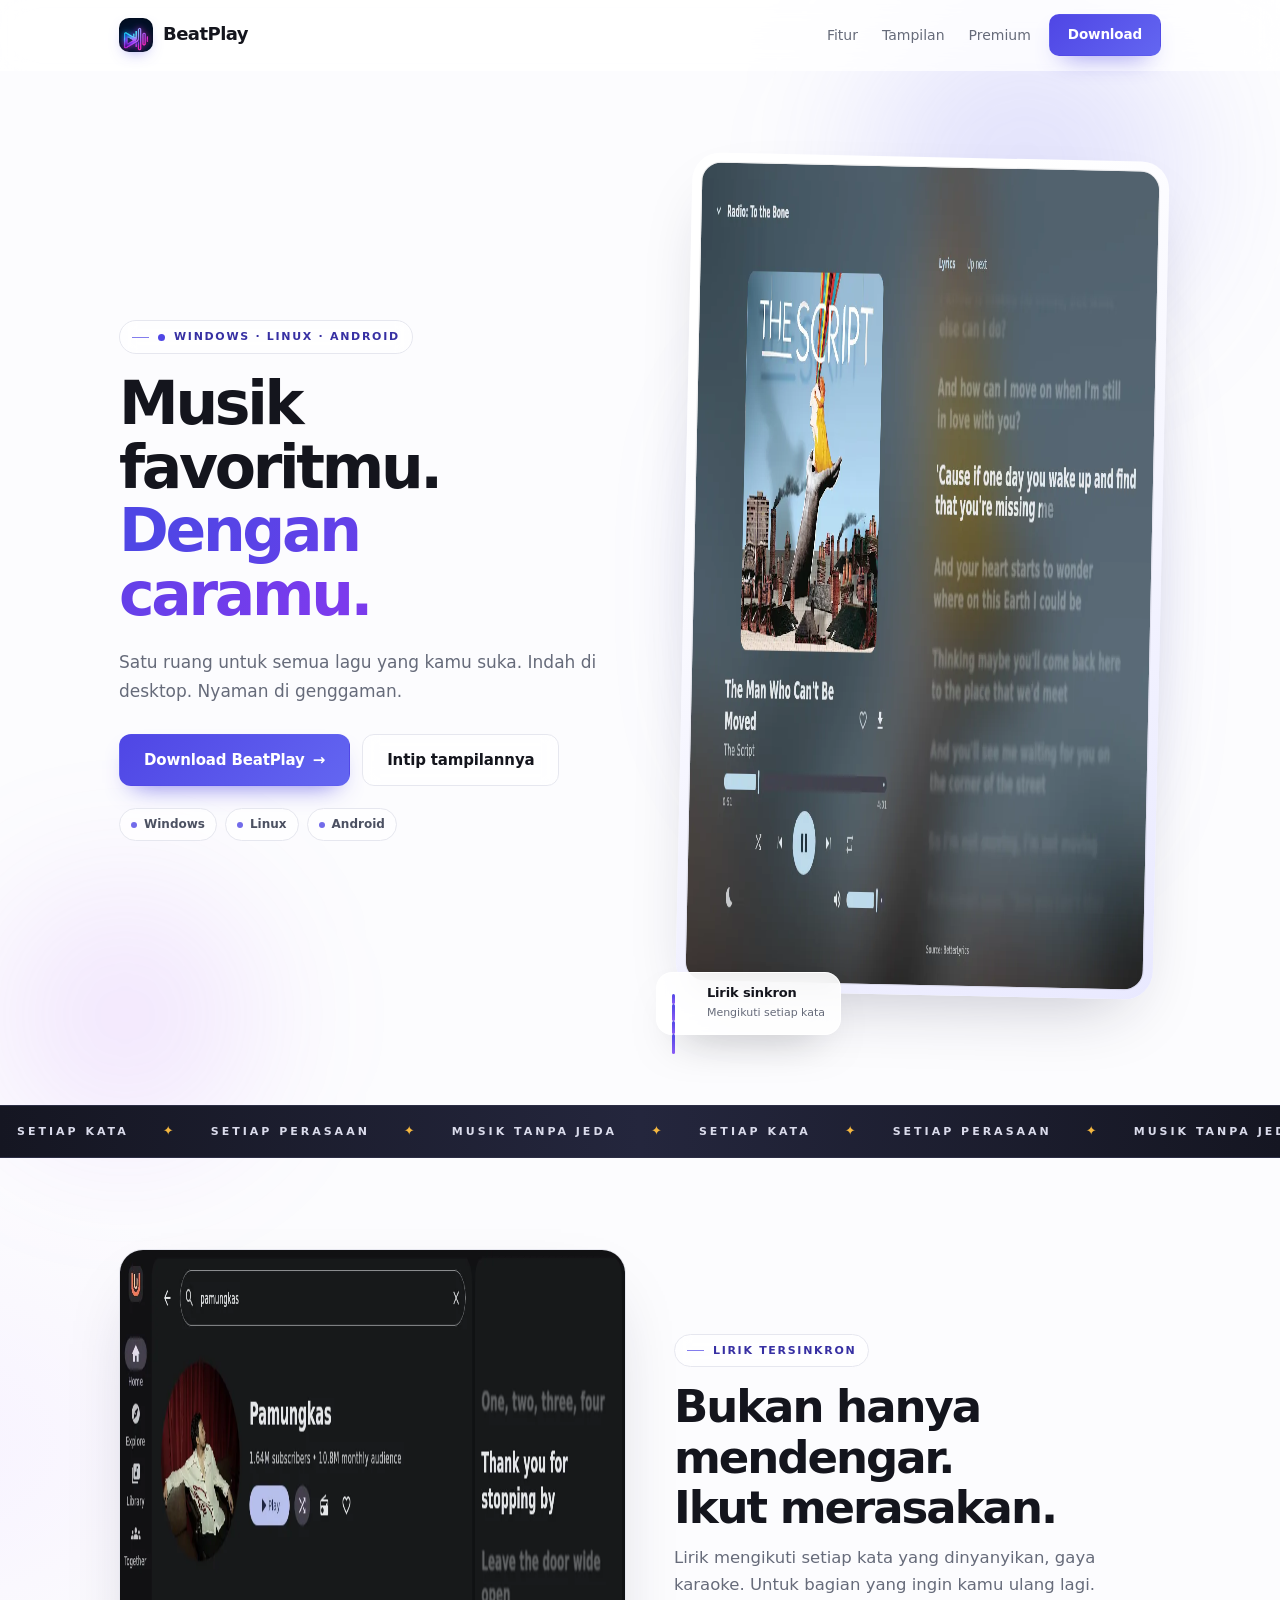
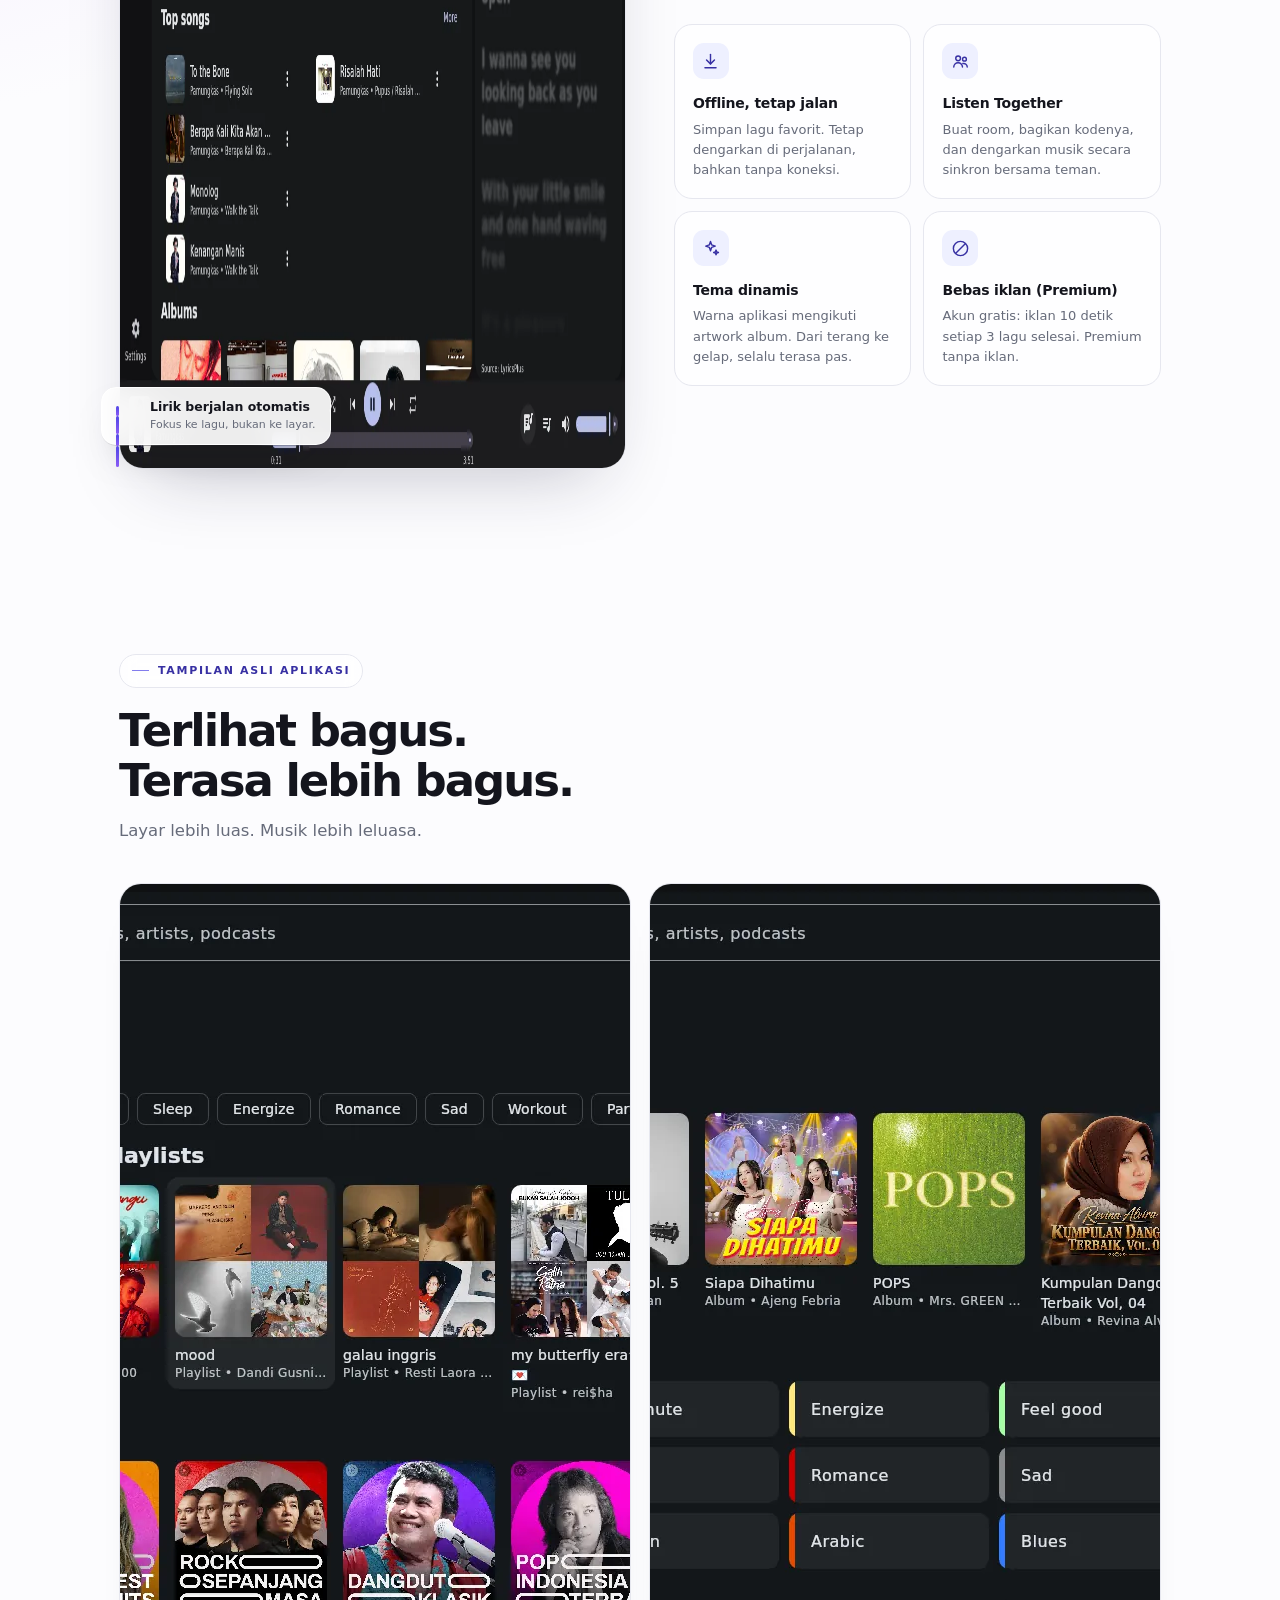
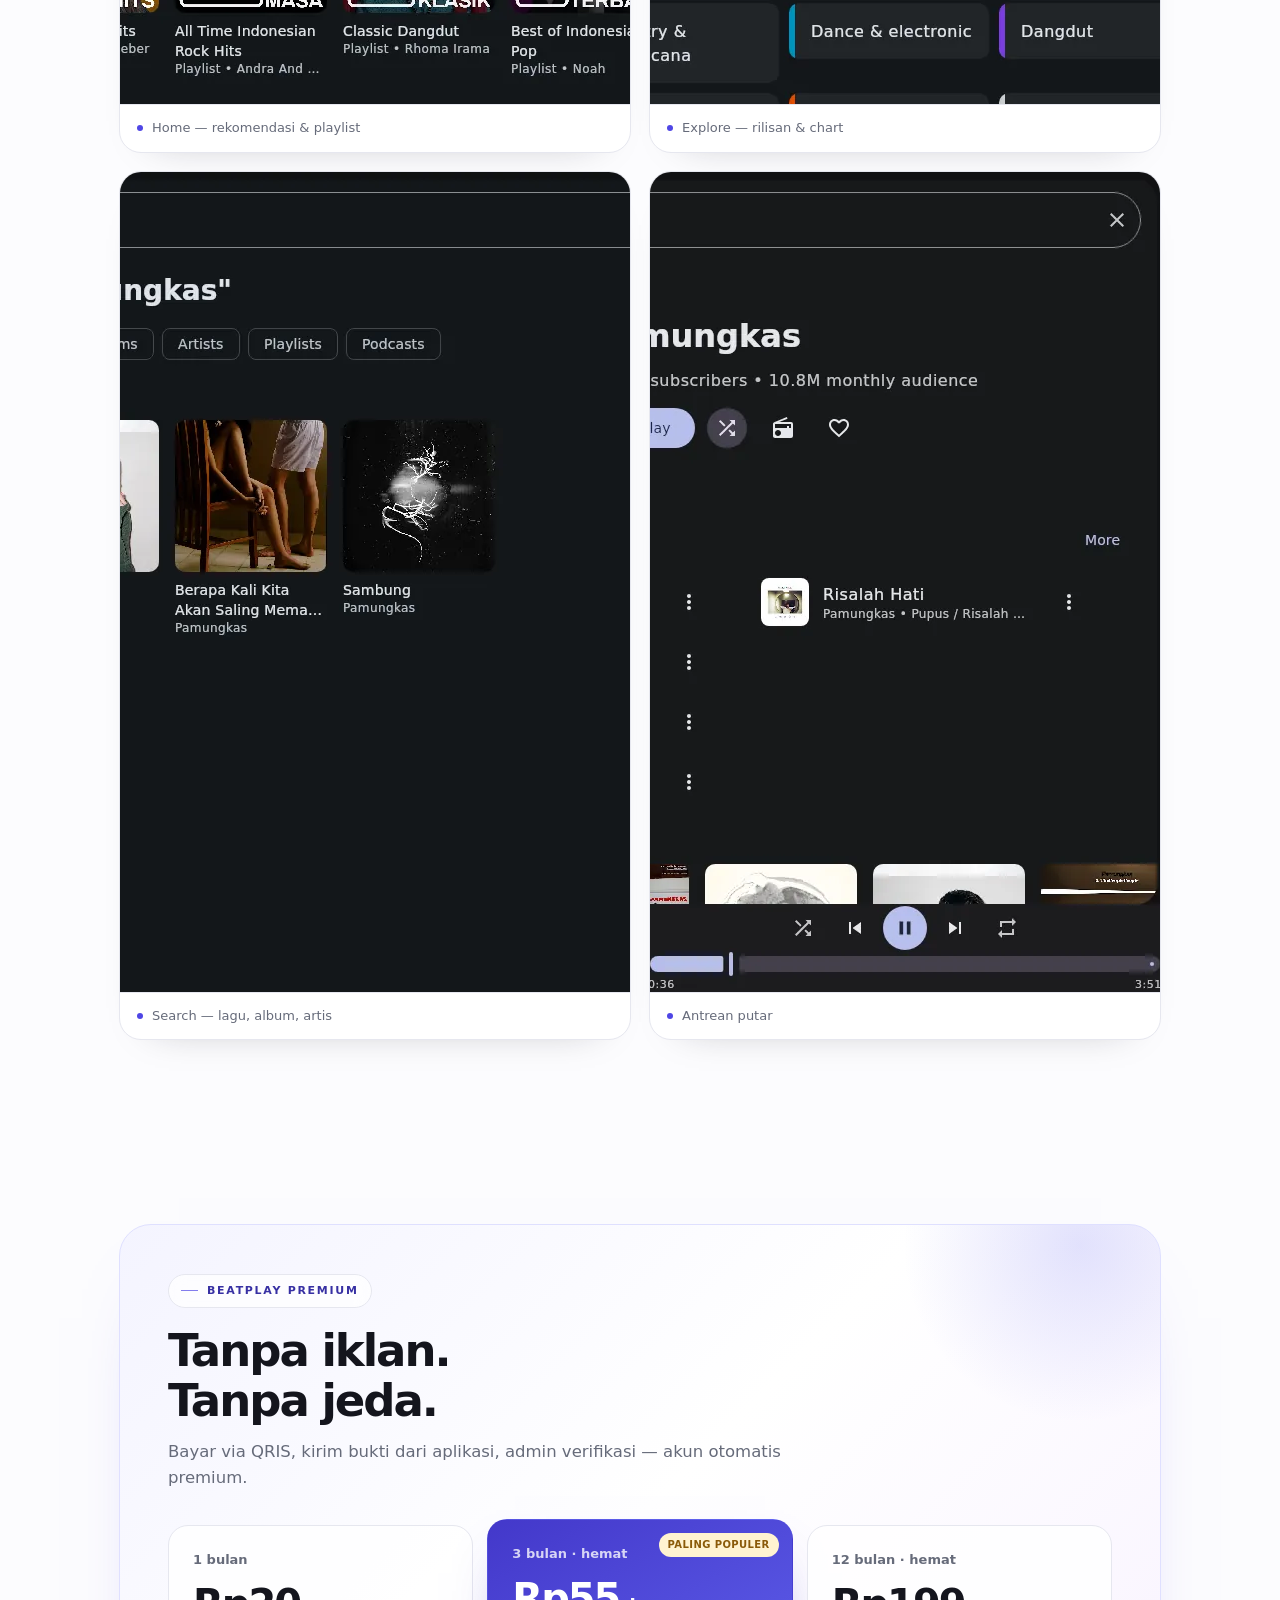
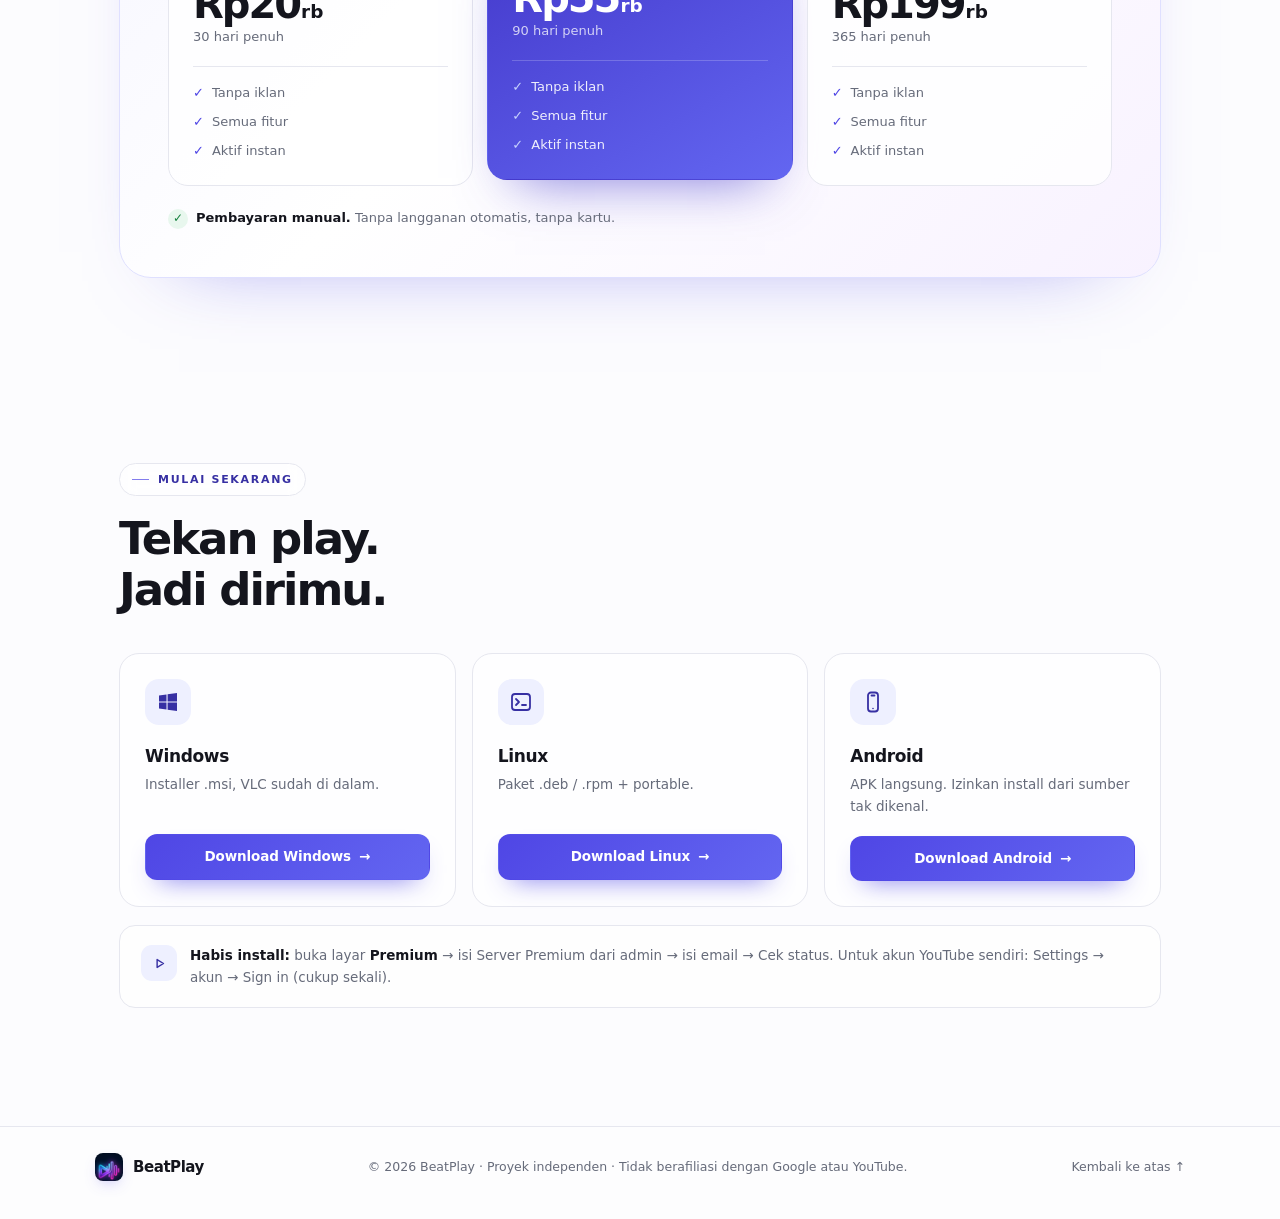
==== commit 06ec2581: "Fix sticky nav and responsive section spacing" ====
--- a/web/index.html
+++ b/web/index.html
@@ -15,14 +15,14 @@
   --gold:#f4b740;--radius:24px;--shadow:0 30px 70px -30px rgba(26,25,58,.28);--progress:0;
 }
 *{box-sizing:border-box}
-html{scroll-behavior:smooth;overflow-x:hidden}
+html{scroll-behavior:smooth}
 body{
   margin:0;color:var(--ink);font-family:system-ui,-apple-system,"Segoe UI",Roboto,sans-serif;
   line-height:1.6;background:
     radial-gradient(900px 520px at 88% -6%,#eef0ff 0%,transparent 62%),
     radial-gradient(720px 460px at -8% 24%,#f7f2ff 0%,transparent 58%),
     var(--bg);
-  -webkit-font-smoothing:antialiased;overflow-x:hidden;
+  -webkit-font-smoothing:antialiased;
 }
 ::selection{background:var(--indigo);color:#fff}
 a{color:var(--indigo);text-decoration:none}
@@ -57,7 +57,7 @@
 /* hero */
 .hero{position:relative;display:grid;grid-template-columns:1.02fr .98fr;gap:52px;align-items:center;padding-top:78px;padding-bottom:92px}
 .hero::before,.hero::after{content:"";position:absolute;border-radius:50%;filter:blur(70px);pointer-events:none;z-index:0}
-.hero::before{width:320px;height:320px;right:-30px;top:-60px;background:rgba(99,102,241,.16);animation:drift 12s ease-in-out infinite}
+.hero::before{width:320px;height:320px;right:0;top:-60px;background:rgba(99,102,241,.16);animation:drift 12s ease-in-out infinite}
 .hero::after{width:260px;height:260px;left:-100px;bottom:-40px;background:rgba(168,85,247,.12);animation:drift 14s ease-in-out infinite reverse}
 .hero-copy,.hero-art{position:relative;z-index:1}
 .eyebrow{display:inline-flex;align-items:center;gap:9px;margin:0 0 18px;padding:7px 12px;border:1px solid var(--line);border-radius:999px;background:rgba(255,255,255,.72);color:var(--indigo-dark);font-size:11px;font-weight:800;letter-spacing:1.7px;text-transform:uppercase;backdrop-filter:blur(8px)}
@@ -202,7 +202,7 @@
   .brand{font-size:16px}
   .brand img{width:31px;height:31px}
   .hero{padding-top:44px}
-  .hero::before{width:260px;height:260px;right:-8px;top:-40px}
+  .hero::before{width:260px;height:260px;right:0;top:-40px}
   .hero h1{font-size:clamp(36px,11vw,52px)}
   .hero-copy>p:not(.eyebrow){font-size:15.5px}
   .cta{flex-direction:column;align-items:stretch}
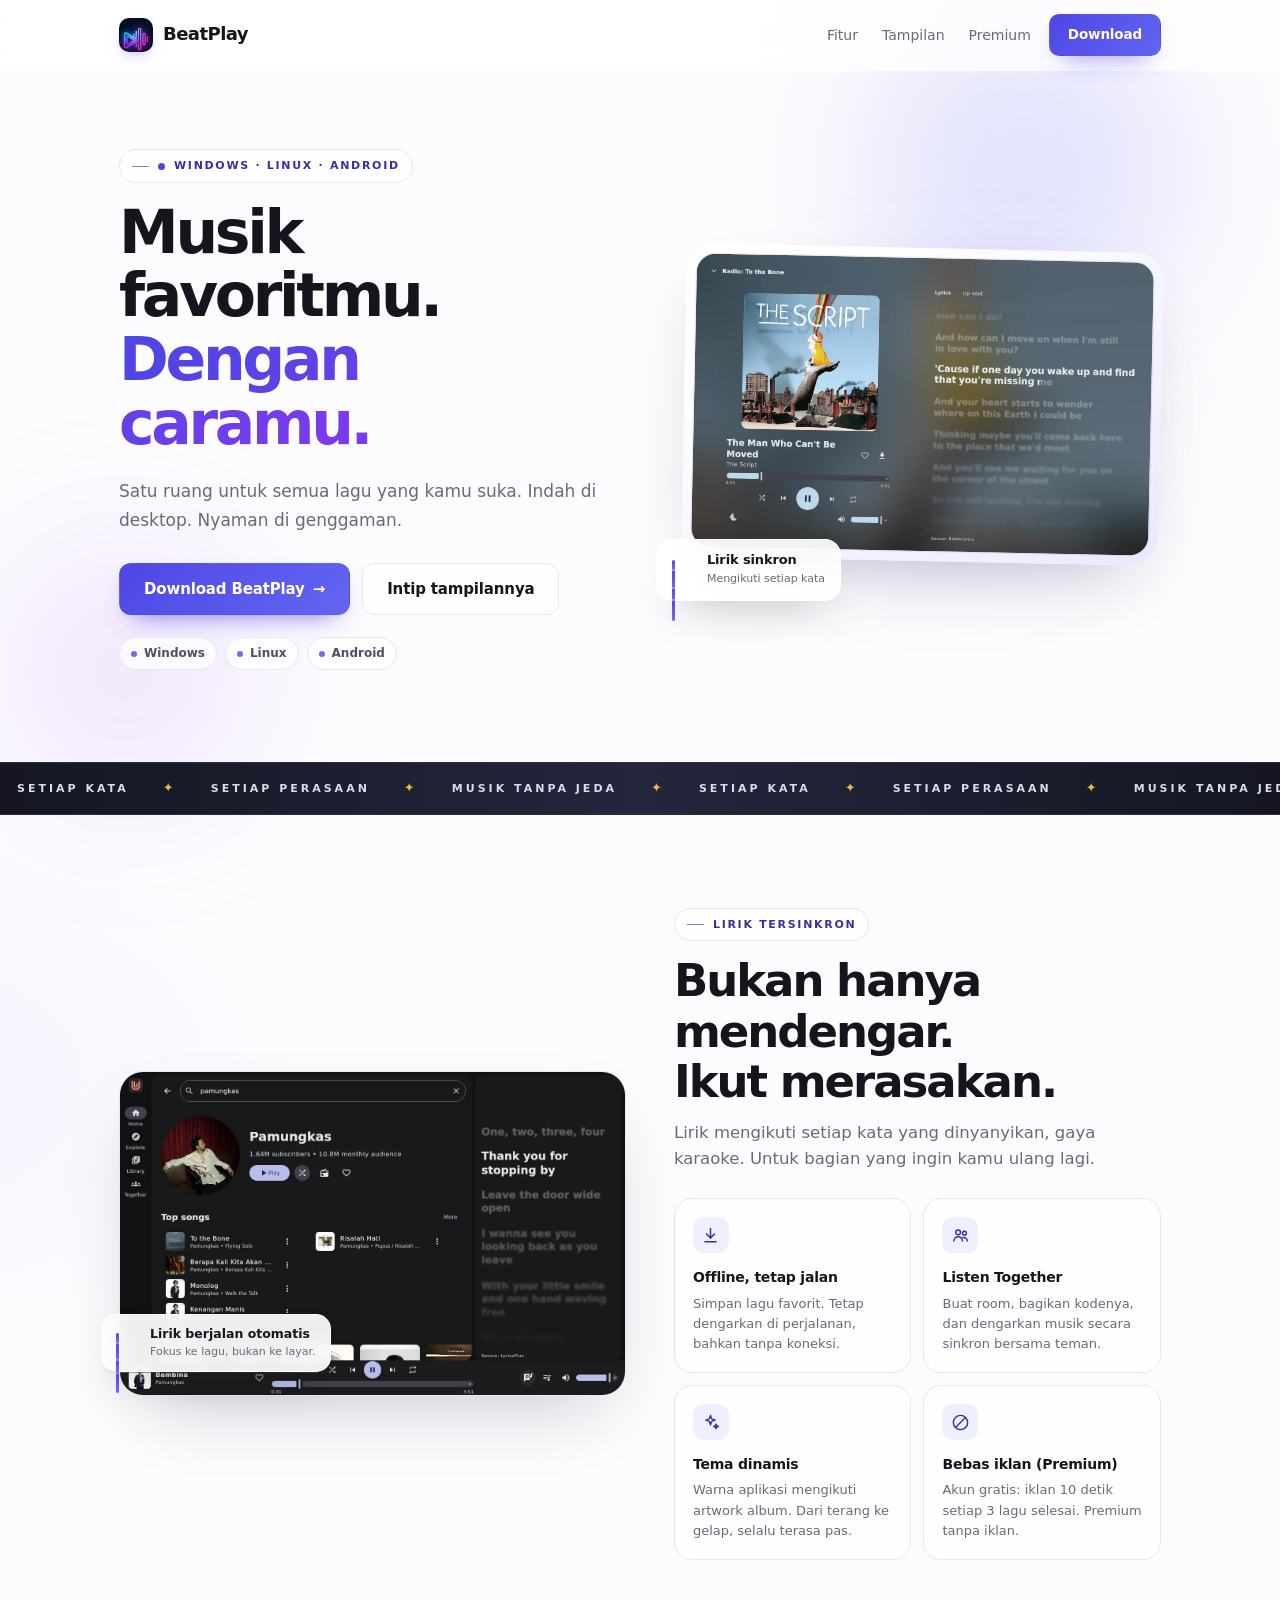
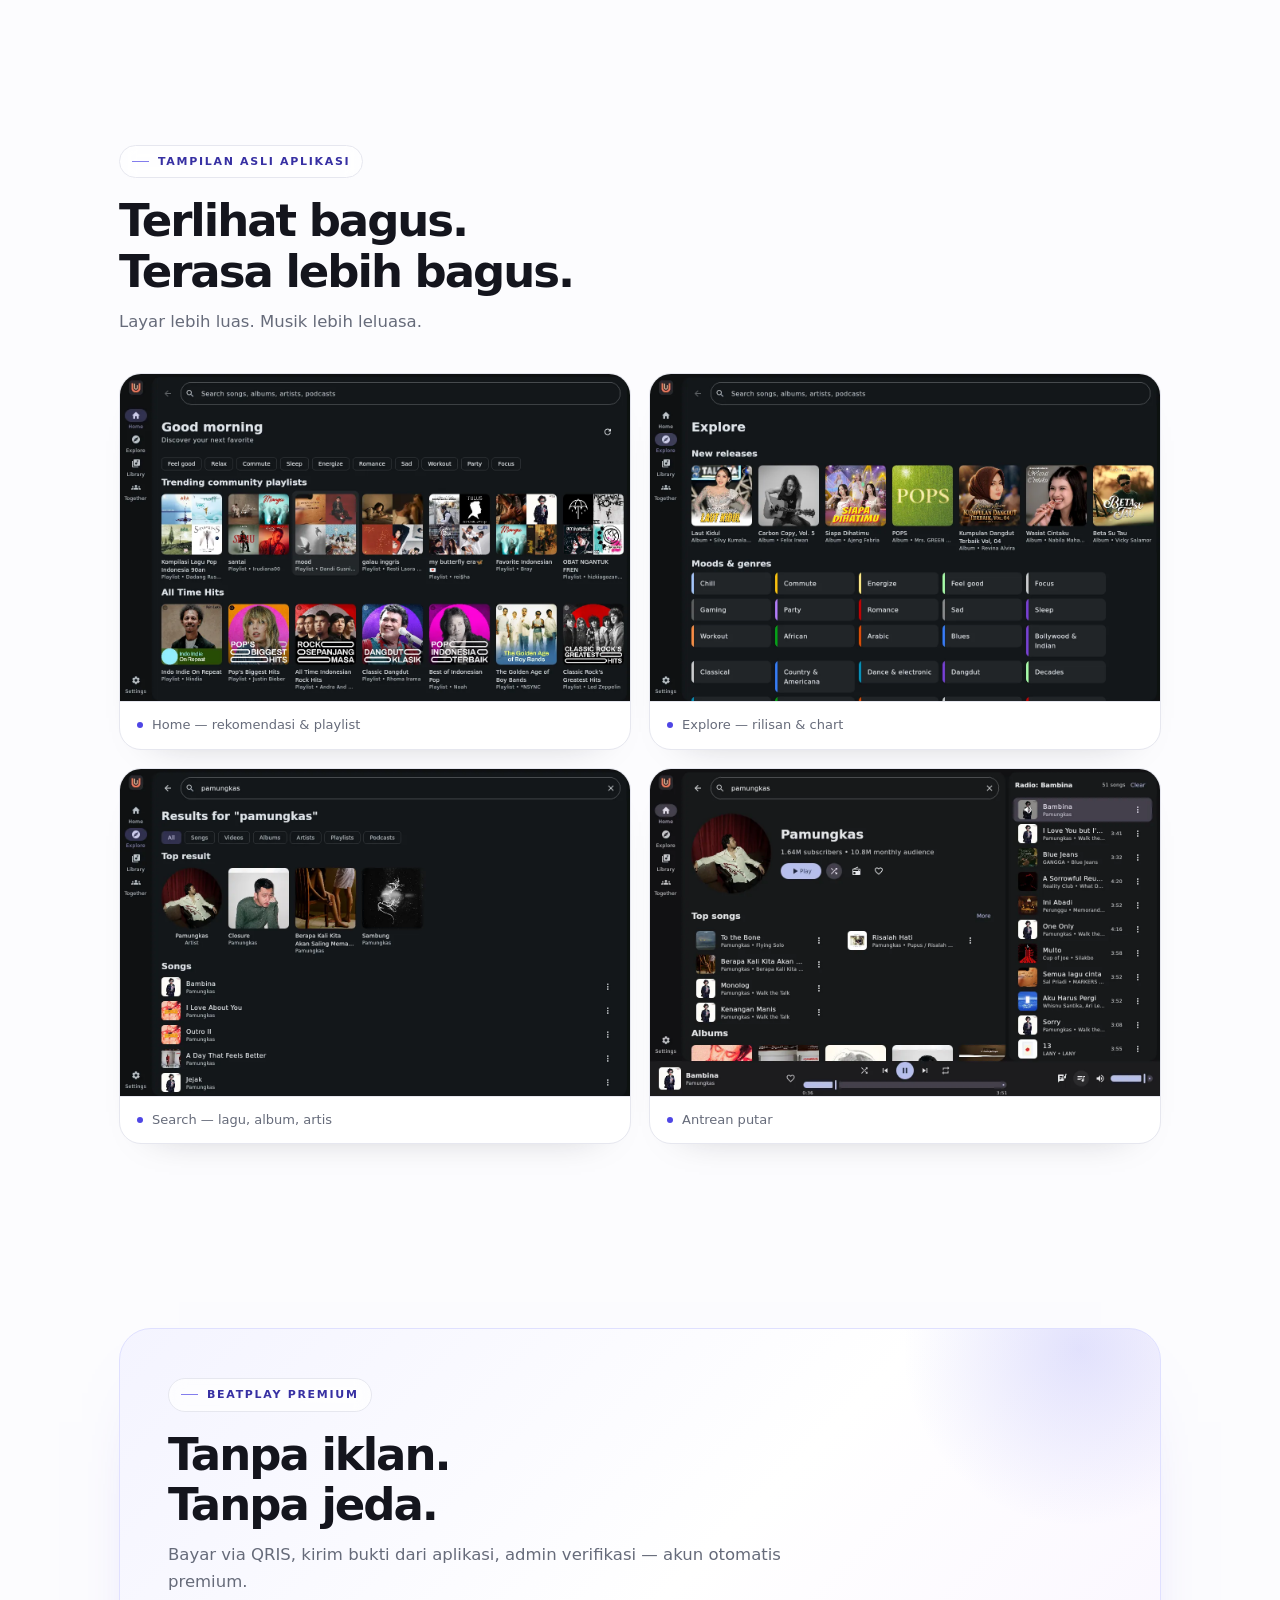
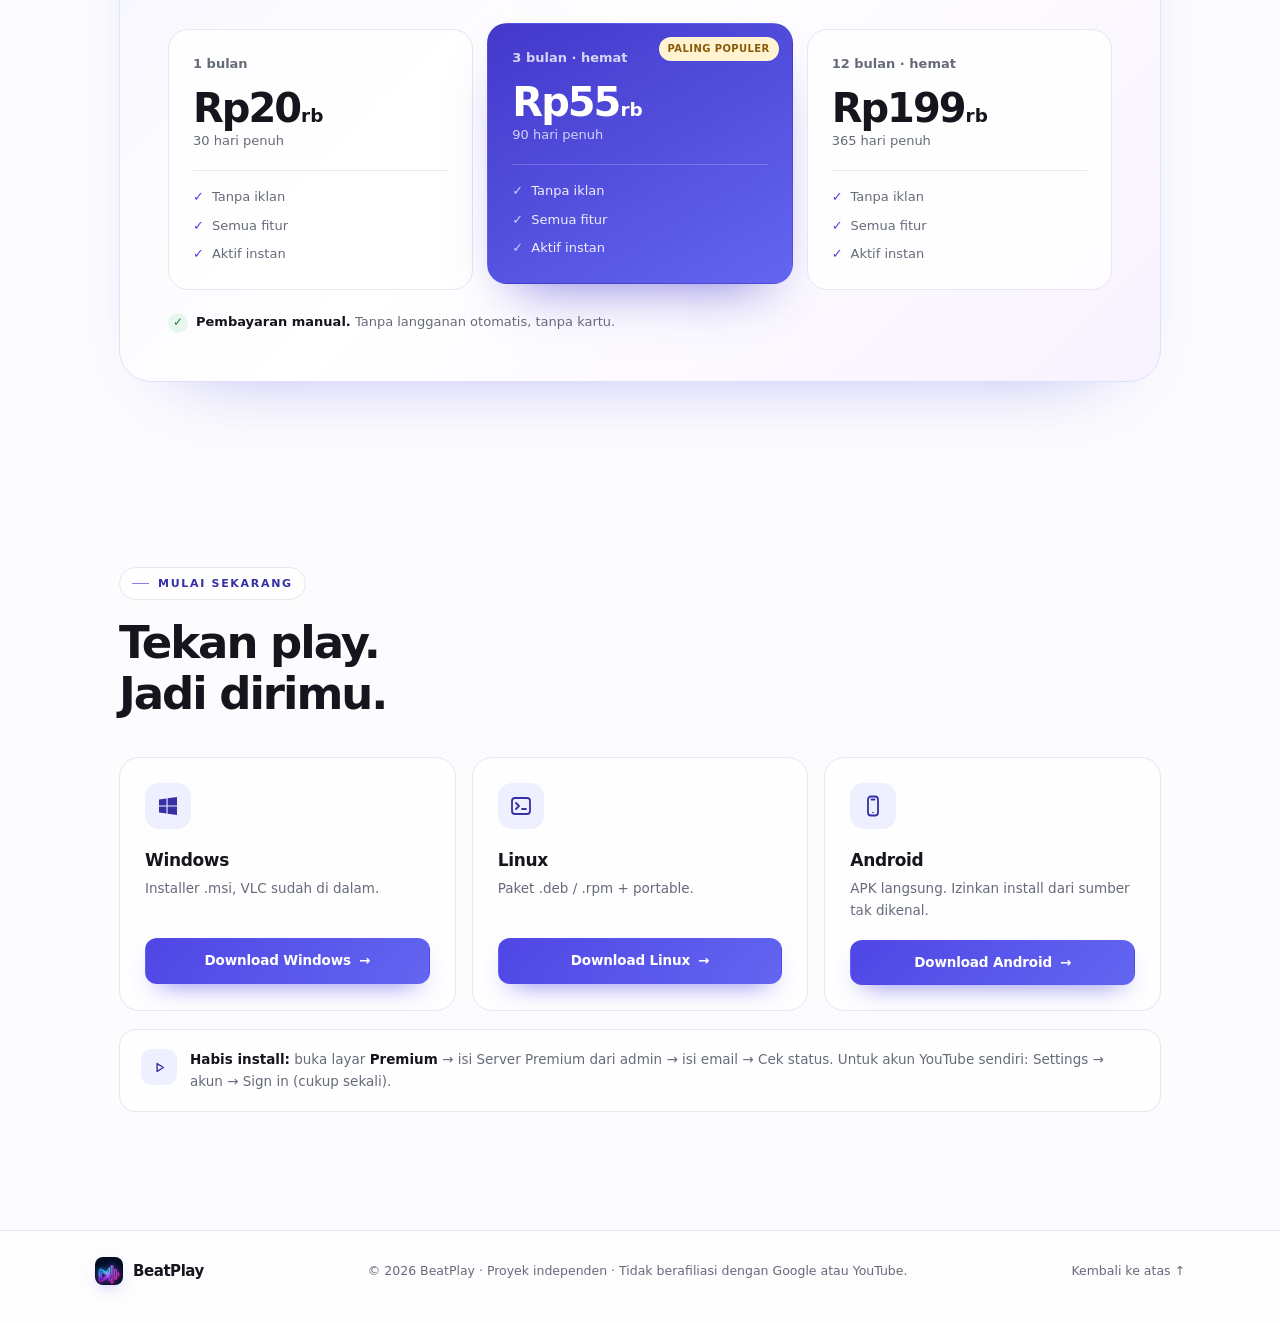
==== commit 9569ad80: "Keep responsive images at natural aspect ratio" ====
--- a/web/index.html
+++ b/web/index.html
@@ -26,7 +26,7 @@
 }
 ::selection{background:var(--indigo);color:#fff}
 a{color:var(--indigo);text-decoration:none}
-img{max-width:100%}
+img{max-width:100%;height:auto}
 :focus-visible{outline:3px solid rgba(79,70,229,.35);outline-offset:3px;border-radius:6px}
 .progress{position:fixed;inset:0 0 auto;height:2px;z-index:100;pointer-events:none;background:linear-gradient(90deg,var(--indigo),#8b5cf6);transform:scaleX(var(--progress));transform-origin:0 50%}
 .wrap{max-width:1090px;margin:0 auto;padding:0 24px}
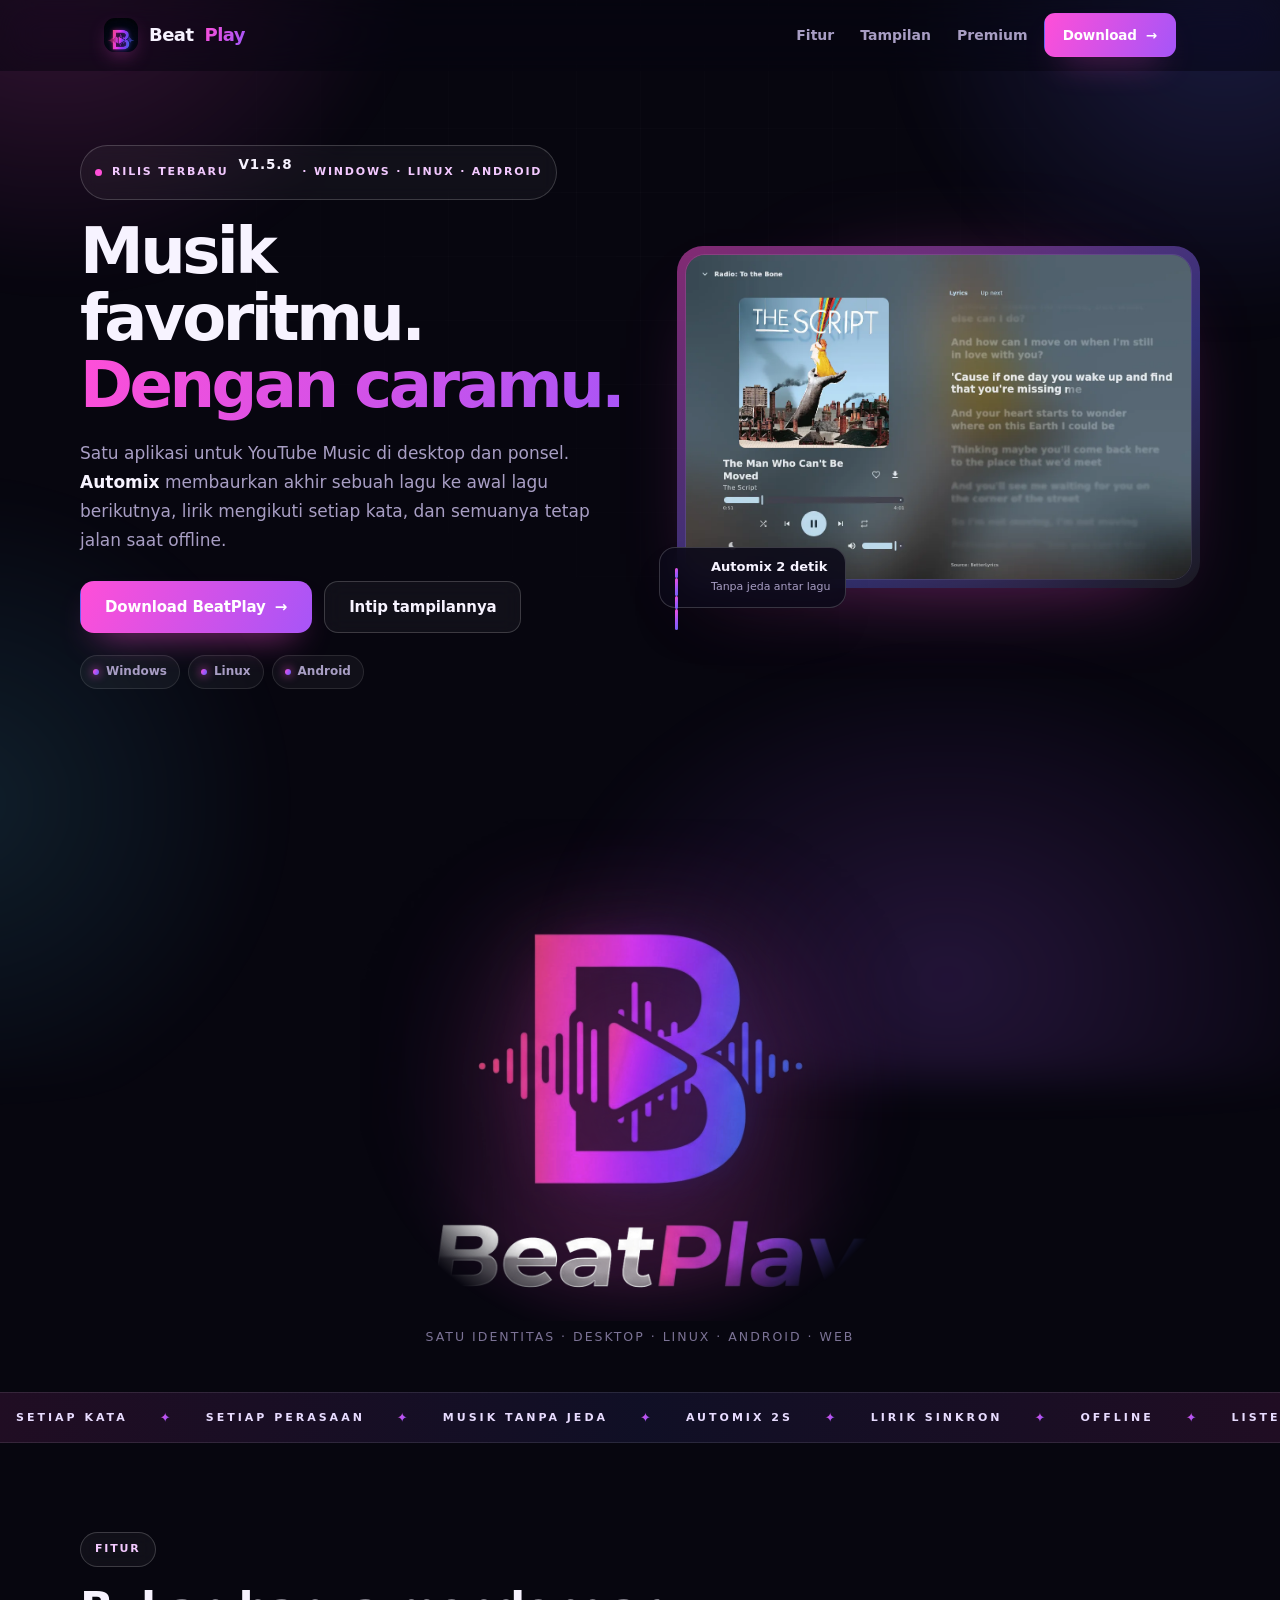
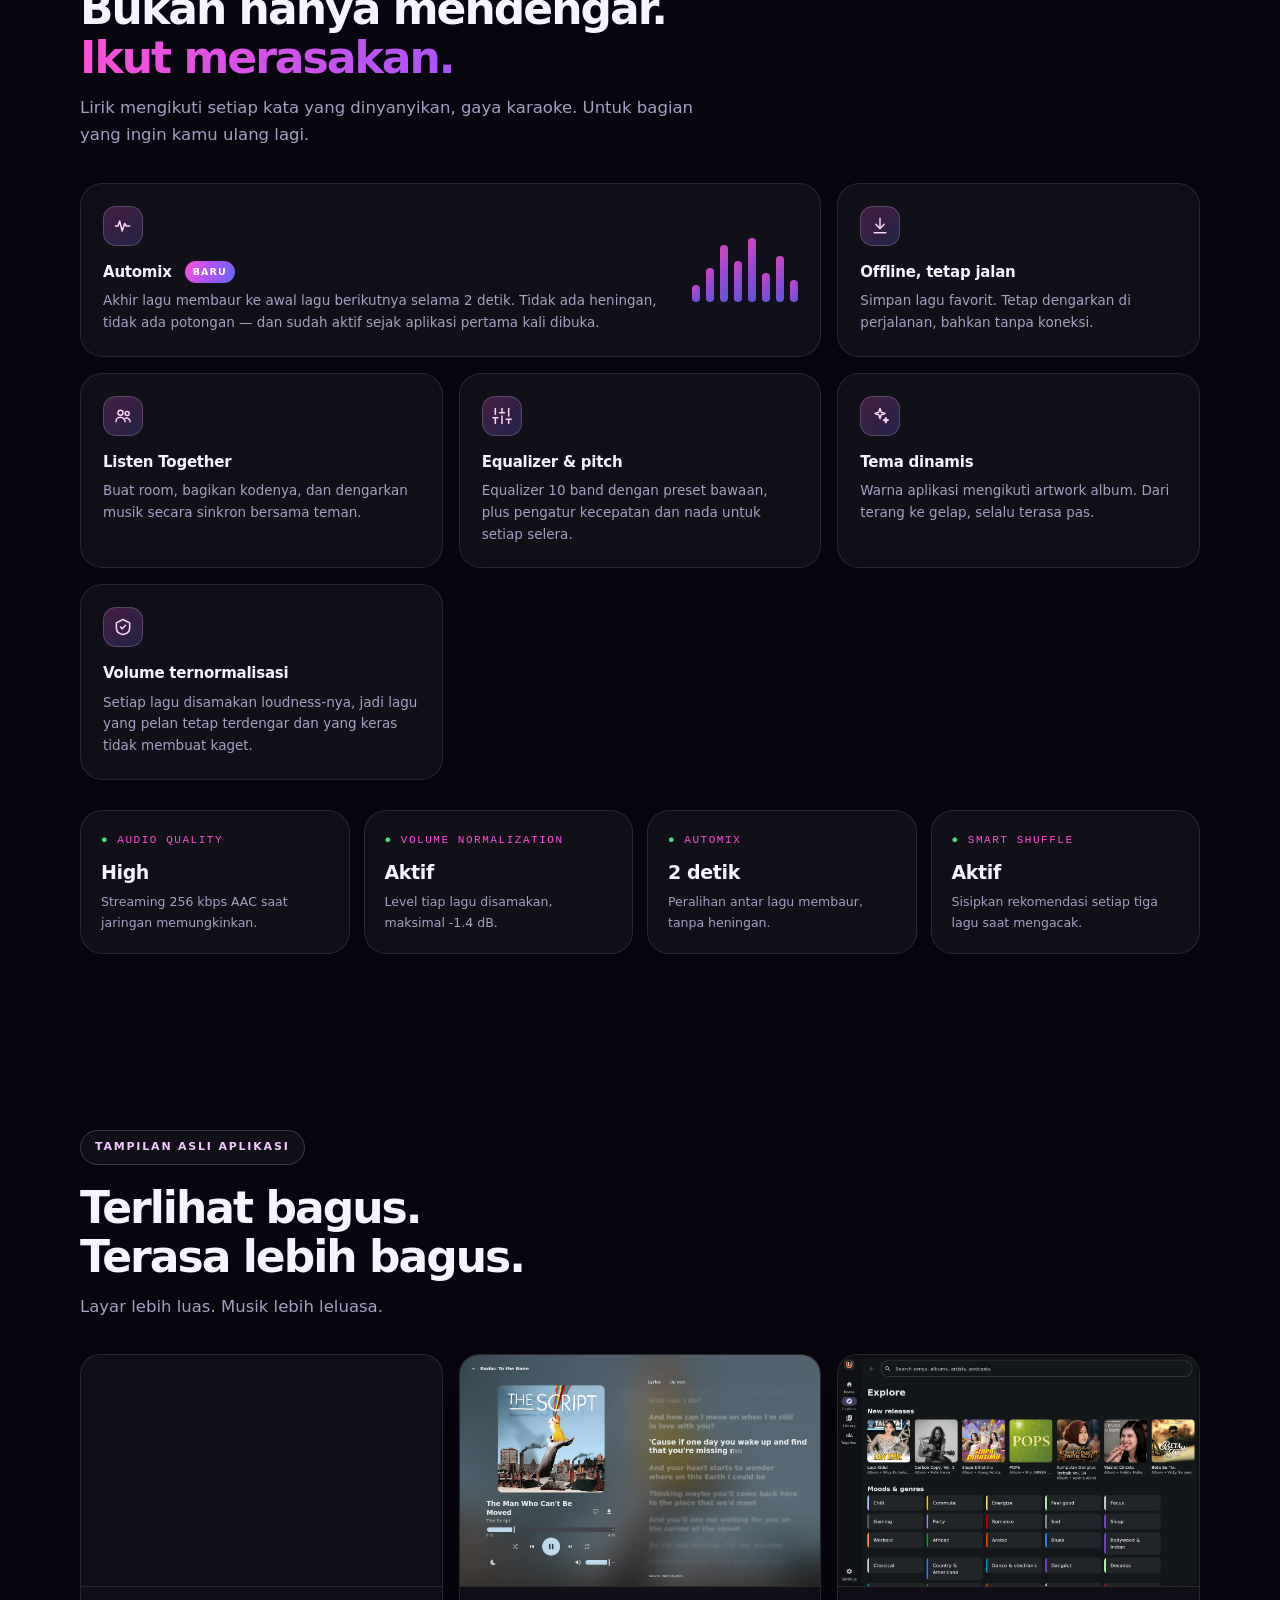
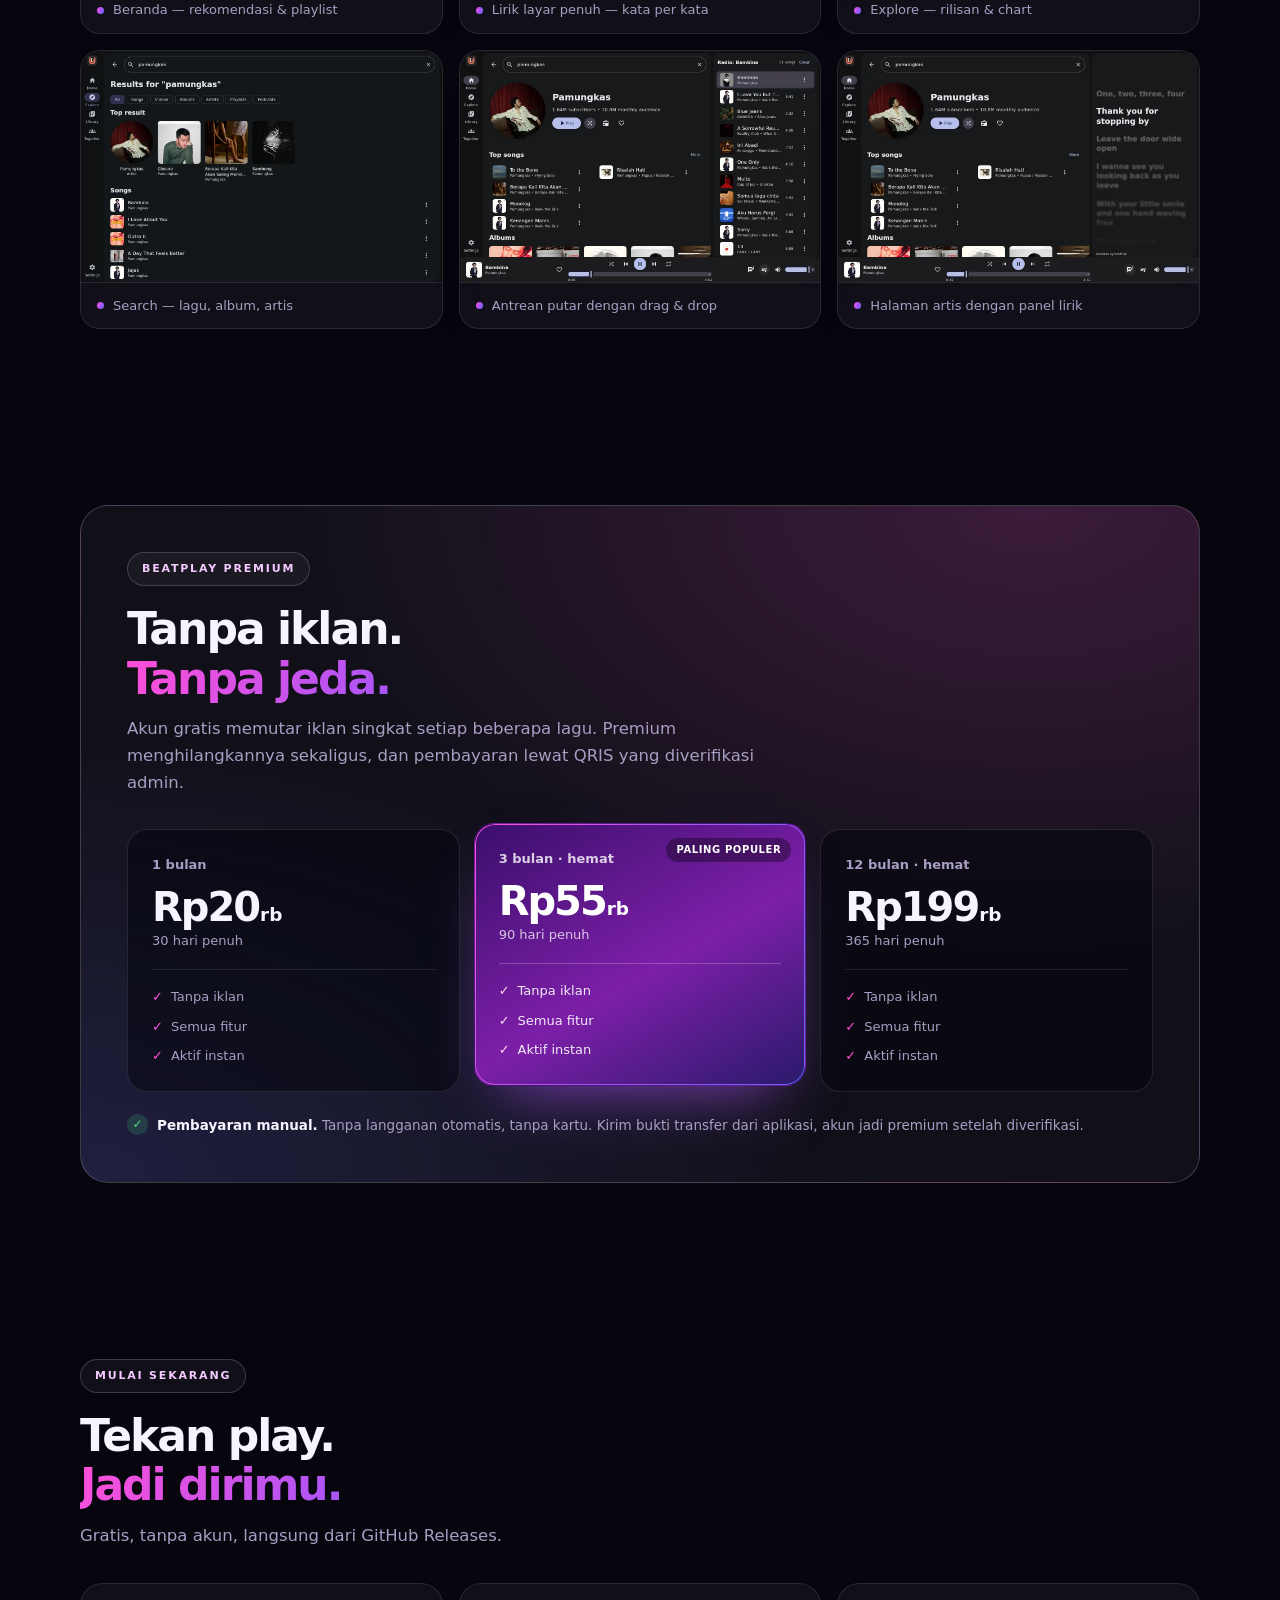
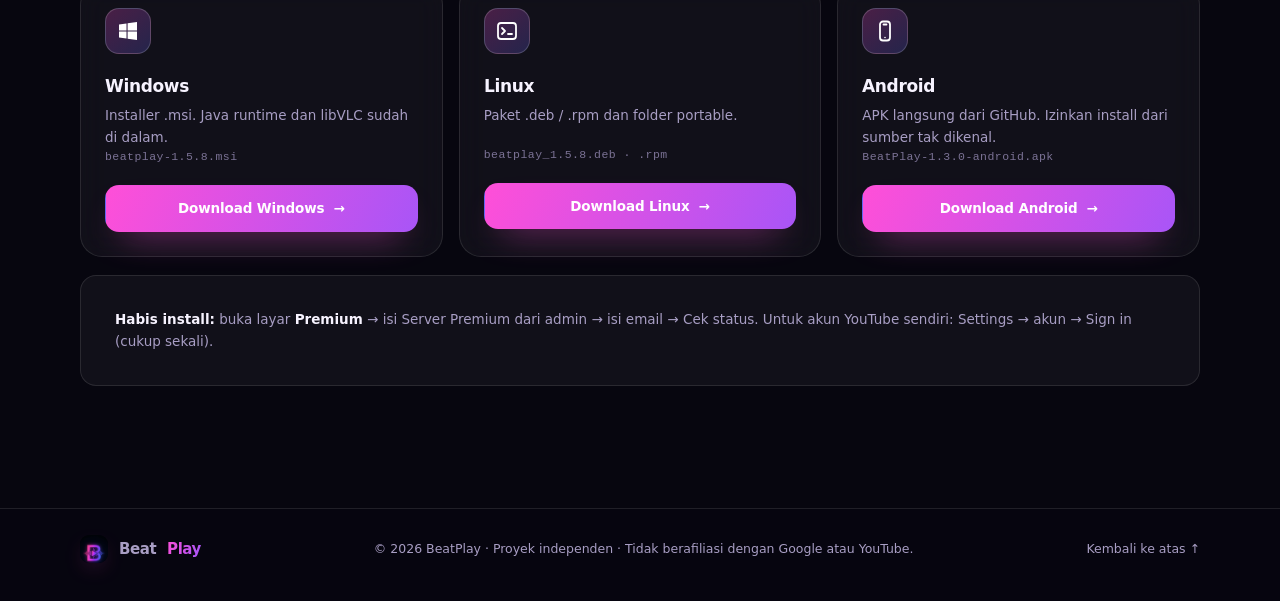
==== commit 4556383f: "Release 1.5.8: new logo and fresh-install defaults - Brand: new neon B emblem replaces the old squir" ====
--- a/web/index.html
+++ b/web/index.html
@@ -5,249 +5,35 @@
 <script>document.documentElement.classList.add('js');</script>
 <meta name="viewport" content="width=device-width,initial-scale=1">
 <title>BeatPlay — Musik favoritmu. Dengan caramu.</title>
-<meta name="description" content="BeatPlay: pemutar YouTube Music untuk Windows, Linux, dan Android. Lirik sinkron, offline, Listen Together, dan Premium.">
-<meta name="theme-color" content="#4f46e5">
+<meta name="description" content="BeatPlay: pemutar YouTube Music untuk Windows, Linux, dan Android. Automix tanpa jeda antar lagu, lirik sinkron, offline, Listen Together, dan Premium.">
+<meta name="theme-color" content="#07060f">
 <link rel="icon" href="img/logo-128.png">
-<style>
-:root{
-  --bg:#fcfcfe;--surface:#fff;--soft:#f5f5fa;--ink:#14151d;--muted:#666b7a;--line:#e6e7ef;
-  --indigo:#4f46e5;--indigo-2:#6366f1;--indigo-dark:#3730a3;--indigo-soft:#eef0ff;
-  --gold:#f4b740;--radius:24px;--shadow:0 30px 70px -30px rgba(26,25,58,.28);--progress:0;
-}
-*{box-sizing:border-box}
-html{scroll-behavior:smooth}
-body{
-  margin:0;color:var(--ink);font-family:system-ui,-apple-system,"Segoe UI",Roboto,sans-serif;
-  line-height:1.6;background:
-    radial-gradient(900px 520px at 88% -6%,#eef0ff 0%,transparent 62%),
-    radial-gradient(720px 460px at -8% 24%,#f7f2ff 0%,transparent 58%),
-    var(--bg);
-  -webkit-font-smoothing:antialiased;
-}
-::selection{background:var(--indigo);color:#fff}
-a{color:var(--indigo);text-decoration:none}
-img{max-width:100%;height:auto}
-:focus-visible{outline:3px solid rgba(79,70,229,.35);outline-offset:3px;border-radius:6px}
-.progress{position:fixed;inset:0 0 auto;height:2px;z-index:100;pointer-events:none;background:linear-gradient(90deg,var(--indigo),#8b5cf6);transform:scaleX(var(--progress));transform-origin:0 50%}
-.wrap{max-width:1090px;margin:0 auto;padding:0 24px}
-
-/* nav */
-nav{position:sticky;top:0;z-index:50;background:rgba(255,255,255,.76);backdrop-filter:blur(16px);border-bottom:1px solid transparent;transition:background .25s,box-shadow .25s,border-color .25s}
-nav.scrolled{background:rgba(255,255,255,.92);border-color:var(--line);box-shadow:0 12px 32px -26px rgba(20,21,29,.5)}
-nav .wrap{display:flex;align-items:center;gap:18px;padding:14px 24px}
-.brand{display:flex;align-items:center;gap:10px;font-weight:800;font-size:18px;letter-spacing:-.03em;color:var(--ink)}
-.brand img{width:34px;height:34px;border-radius:10px;box-shadow:0 6px 16px -8px rgba(79,70,229,.7)}
-nav .sp{flex:1}
-nav .links{display:flex;align-items:center;gap:24px}
-nav .links a{position:relative;padding:5px 0;color:var(--muted);font-size:14px;transition:color .2s}
-nav .links a::after{content:"";position:absolute;left:0;right:0;bottom:0;height:2px;background:var(--indigo);transform:scaleX(0);transform-origin:left;transition:transform .25s ease}
-nav .links a:hover{color:var(--ink)}
-nav .links a:hover::after{transform:scaleX(1)}
-
-/* buttons */
-.btn{display:inline-flex;align-items:center;justify-content:center;gap:8px;border-radius:12px;padding:13px 24px;font-size:15px;font-weight:700;letter-spacing:-.01em;background:linear-gradient(135deg,var(--indigo),var(--indigo-2));color:#fff;border:1px solid transparent;box-shadow:0 12px 26px -14px rgba(79,70,229,.85);transition:transform .2s,box-shadow .2s,filter .2s;cursor:pointer}
-.btn:hover{transform:translateY(-2px);box-shadow:0 18px 30px -14px rgba(79,70,229,.8);filter:saturate(1.08)}
-.btn:active{transform:translateY(0)}
-.btn.ghost{background:rgba(255,255,255,.72);color:var(--ink);border-color:var(--line);box-shadow:none;backdrop-filter:blur(8px)}
-.btn.ghost:hover{background:#fff;border-color:#c9cbea;box-shadow:0 12px 24px -20px rgba(20,21,29,.35)}
-.btn.small{padding:9px 18px;font-size:13.5px;border-radius:10px}
-.arr{display:inline-block;transition:transform .2s}
-.btn:hover .arr{transform:translateX(3px)}
-
-/* hero */
-.hero{position:relative;display:grid;grid-template-columns:1.02fr .98fr;gap:52px;align-items:center;padding-top:78px;padding-bottom:92px}
-.hero::before,.hero::after{content:"";position:absolute;border-radius:50%;filter:blur(70px);pointer-events:none;z-index:0}
-.hero::before{width:320px;height:320px;right:0;top:-60px;background:rgba(99,102,241,.16);animation:drift 12s ease-in-out infinite}
-.hero::after{width:260px;height:260px;left:-100px;bottom:-40px;background:rgba(168,85,247,.12);animation:drift 14s ease-in-out infinite reverse}
-.hero-copy,.hero-art{position:relative;z-index:1}
-.eyebrow{display:inline-flex;align-items:center;gap:9px;margin:0 0 18px;padding:7px 12px;border:1px solid var(--line);border-radius:999px;background:rgba(255,255,255,.72);color:var(--indigo-dark);font-size:11px;font-weight:800;letter-spacing:1.7px;text-transform:uppercase;backdrop-filter:blur(8px)}
-.eyebrow::before{content:"";width:17px;height:1px;background:var(--indigo);opacity:.7}
-.pulse{width:7px;height:7px;border-radius:50%;background:var(--indigo);box-shadow:0 0 0 0 rgba(79,70,229,.35);animation:pulse 2.4s ease-out infinite}
-.hero h1{font-size:clamp(42px,5.4vw,60px);line-height:1.06;letter-spacing:-.055em;margin:0 0 22px;font-weight:800}
-.grad{background:linear-gradient(115deg,var(--indigo) 5%,#7c3aed 48%,var(--indigo) 90%);background-size:200% auto;-webkit-background-clip:text;background-clip:text;color:transparent;animation:shine 9s ease infinite}
-.hero-copy>p:not(.eyebrow){max-width:520px;margin:0 0 28px;color:var(--muted);font-size:17px;line-height:1.7}
-.cta{display:flex;gap:12px;flex-wrap:wrap;align-items:center}
-.platforms{display:flex;flex-wrap:wrap;gap:8px;margin-top:22px;align-items:center;color:var(--muted);font-size:13px}
-.chip{display:inline-flex;align-items:center;gap:7px;padding:6px 11px;border:1px solid var(--line);border-radius:999px;background:rgba(255,255,255,.75);font-size:12px;font-weight:600;color:#4c5162}
-.chip i{width:6px;height:6px;border-radius:50%;background:var(--indigo);opacity:.8}
-.hero-art{padding:8px 0 18px 8px}
-.hero-glow{position:absolute;inset:10% 4% 2%;background:radial-gradient(circle at 58% 46%,rgba(99,102,241,.34),transparent 67%);filter:blur(44px);z-index:-1}
-.hero-frame{position:relative;padding:9px;border-radius:28px;background:linear-gradient(145deg,#fff 20%,#e9e9ff);box-shadow:var(--shadow);transform:rotate(1.2deg);animation:floatFrame 7s ease-in-out infinite}
-.hero-frame img{display:block;width:100%;border-radius:20px;border:1px solid rgba(20,21,29,.08)}
-.now-card{position:absolute;left:-20px;bottom:-22px;display:flex;align-items:center;gap:12px;padding:12px 15px;border:1px solid rgba(255,255,255,.95);border-radius:16px;background:rgba(255,255,255,.9);box-shadow:0 20px 44px -24px rgba(20,21,29,.5);backdrop-filter:blur(14px);animation:floatCard 6s ease-in-out infinite}
-.now-card b{display:block;font-size:13px;line-height:1.2;letter-spacing:-.01em}
-.now-card span{display:block;margin-top:3px;color:var(--muted);font-size:11px}
-.eq{display:flex;align-items:flex-end;gap:3px;width:23px;height:22px;flex:none}
-.eq i{display:block;width:3px;height:45%;border-radius:3px;background:linear-gradient(var(--indigo),#8b5cf6);animation:eq 1.1s ease-in-out infinite}
-.eq i:nth-child(2){height:80%;animation-delay:-.35s}
-.eq i:nth-child(3){height:58%;animation-delay:-.65s}
-.eq i:nth-child(4){height:92%;animation-delay:-.15s}
-
-/* moving band */
-.band{max-width:100vw;overflow:hidden;contain:paint;background:linear-gradient(90deg,#151622,#24263d 50%,#151622);border-top:1px solid #2b2d44;border-bottom:1px solid #2b2d44;color:#dadbeb}
-.marquee{display:flex;width:max-content;animation:marquee 30s linear infinite}
-.band:hover .marquee{animation-play-state:paused}
-.marquee-group{display:flex;align-items:center;gap:34px;padding:15px 17px;font-size:11px;font-weight:800;letter-spacing:3px;text-transform:uppercase;white-space:nowrap}
-.marquee-group b{color:var(--gold);font-size:13px}
-
-/* sections */
-.section{padding-top:92px;padding-bottom:92px;scroll-margin-top:84px}
-.section-head{max-width:690px;margin-bottom:38px}
-.sec{font-size:clamp(30px,4vw,45px);line-height:1.12;letter-spacing:-.045em;margin:0 0 12px;font-weight:800}
-.sub{max-width:630px;margin:0;color:var(--muted);font-size:16.5px}
-.feature-layout{display:grid;grid-template-columns:1.02fr .98fr;gap:48px;align-items:center}
-.lyric-art{position:relative}
-.lyric-art>img{display:block;width:100%;border:1px solid var(--line);border-radius:24px;box-shadow:var(--shadow)}
-.lyric-badge{position:absolute;left:-18px;bottom:24px;display:flex;align-items:center;gap:11px;padding:11px 14px;border:1px solid rgba(255,255,255,.95);border-radius:15px;background:rgba(255,255,255,.92);box-shadow:0 18px 40px -22px rgba(20,21,29,.5);backdrop-filter:blur(12px)}
-.lyric-badge b{display:block;font-size:12.5px;line-height:1.2}
-.lyric-badge span{display:block;margin-top:2px;color:var(--muted);font-size:11px}
-.feature-copy .eyebrow{margin-bottom:15px}
-.feature-copy .sub{margin-bottom:26px}
-.feature-grid{display:grid;grid-template-columns:1fr 1fr;gap:12px}
-.feature-card{background:rgba(255,255,255,.78);border:1px solid var(--line);border-radius:18px;padding:18px;transition:transform .25s,border-color .25s,box-shadow .25s,background .25s}
-.feature-card:hover{transform:translateY(-4px);border-color:#c9cbf4;background:#fff;box-shadow:0 18px 34px -26px rgba(45,41,120,.5)}
-.icon{display:grid;place-items:center;width:36px;height:36px;border-radius:11px;background:var(--indigo-soft);color:var(--indigo-dark);margin-bottom:13px}
-.icon svg{width:19px;height:19px}
-.feature-card h3{margin:0 0 5px;font-size:14px;letter-spacing:-.015em}
-.feature-card p{margin:0;color:var(--muted);font-size:13px;line-height:1.55}
-
-/* screenshots */
-.shots{display:grid;grid-template-columns:repeat(2,1fr);gap:18px;margin-top:36px}
-.shots figure{margin:0;overflow:hidden;background:#fff;border:1px solid var(--line);border-radius:22px;box-shadow:0 18px 40px -36px rgba(20,21,29,.4);transition:border-color .3s,box-shadow .3s}
-.shots figure:hover{border-color:#c9cbf4;box-shadow:0 26px 54px -36px rgba(45,41,120,.45)}
-.shots img{display:block;width:100%;aspect-ratio:1280/820;object-fit:cover;transition:transform .55s cubic-bezier(.2,.7,.2,1)}
-.shots figure:hover img{transform:scale(1.018)}
-.shots figcaption{display:flex;align-items:center;gap:9px;padding:13px 17px;border-top:1px solid var(--line);color:var(--muted);font-size:13px}
-.shots figcaption::before{content:"";width:6px;height:6px;border-radius:50%;background:var(--indigo);flex:none}
-
-/* premium */
-.premium-panel{position:relative;overflow:hidden;padding:48px;border:1px solid #dfe0ff;border-radius:32px;background:linear-gradient(135deg,#f4f4ff 0%,#fff 48%,#f8f2ff 100%);box-shadow:0 34px 80px -60px rgba(79,70,229,.6)}
-.premium-panel::before{content:"";position:absolute;width:380px;height:380px;right:-110px;top:-170px;border-radius:50%;background:radial-gradient(circle,rgba(99,102,241,.18),transparent 66%);animation:drift 13s ease-in-out infinite}
-.premium-copy{position:relative;z-index:1}
-.price{display:grid;grid-template-columns:repeat(3,1fr);gap:14px;margin-top:34px;align-items:stretch;position:relative;z-index:1}
-.plan{position:relative;display:flex;flex-direction:column;padding:24px;border:1px solid var(--line);border-radius:20px;background:rgba(255,255,255,.86);transition:box-shadow .25s,border-color .25s}
-.plan:hover{border-color:#c9cbf4;box-shadow:0 22px 44px -32px rgba(45,41,120,.5)}
-.plan.hot{background:linear-gradient(150deg,#4338ca,#6366f1);border-color:transparent;color:#fff;box-shadow:0 26px 52px -28px rgba(67,56,202,.7);transform:translateY(-6px)}
-.plan-label{font-size:13px;font-weight:700;color:var(--muted)}
-.plan.hot .plan-label{color:rgba(255,255,255,.78)}
-.plan .p{font-size:clamp(31px,3.4vw,40px);font-weight:800;line-height:1;letter-spacing:-.05em;margin:13px 0 3px}
-.plan .p small{font-size:.46em;font-weight:700;letter-spacing:0;margin-left:1px}
-.plan .t{color:var(--muted);font-size:13px}
-.plan.hot .t{color:rgba(255,255,255,.75)}
-.plan-list{display:grid;gap:8px;margin:18px 0 0;padding:16px 0 0;border-top:1px solid var(--line);list-style:none;color:var(--muted);font-size:13px;text-align:left}
-.plan-list li::before{content:"✓";margin-right:8px;color:var(--indigo);font-weight:800}
-.plan.hot .plan-list{border-color:rgba(255,255,255,.2);color:rgba(255,255,255,.9)}
-.plan.hot .plan-list li::before{color:#c7d2fe}
-.badge{position:absolute;top:13px;right:13px;padding:4px 9px;border-radius:999px;background:#fff3d1;color:#8a5a09;font-size:10px;font-weight:800;letter-spacing:.04em;text-transform:uppercase}
-.premium-note{position:relative;z-index:1;display:flex;align-items:center;gap:8px;margin:22px 0 0;color:var(--muted);font-size:13px}
-.premium-note b{color:var(--ink)}
-.premium-note .tick{display:grid;place-items:center;width:20px;height:20px;border-radius:50%;background:#e8f7ee;color:#15803d;font-size:12px;font-weight:800;flex:none}
-
-/* download */
-.dl{display:grid;grid-template-columns:repeat(3,1fr);gap:16px;margin-top:36px}
-.platform-card{display:flex;flex-direction:column;align-items:flex-start;padding:25px;border:1px solid var(--line);border-radius:20px;background:rgba(255,255,255,.82);transition:transform .25s,border-color .25s,box-shadow .25s,background .25s}
-.platform-card:hover{transform:translateY(-5px);border-color:#c9cbf4;background:#fff;box-shadow:0 24px 46px -32px rgba(45,41,120,.55)}
-.platform-icon{display:grid;place-items:center;width:46px;height:46px;border-radius:14px;background:var(--indigo-soft);color:var(--indigo-dark);transition:transform .25s}
-.platform-card:hover .platform-icon{transform:rotate(-4deg) scale(1.05)}
-.platform-icon svg{width:24px;height:24px}
-.platform-card h3{margin:18px 0 4px;font-size:17px;letter-spacing:-.02em}
-.platform-card p{min-height:42px;margin:0;color:var(--muted);font-size:13.5px}
-.platform-card .btn{width:100%;margin-top:18px;padding:11px 16px;font-size:13.5px}
-.install-note{display:flex;align-items:flex-start;gap:13px;margin-top:18px;padding:19px 21px;border:1px solid var(--line);border-radius:16px;background:rgba(255,255,255,.7);color:var(--muted);font-size:13.5px}
-.install-note b{color:var(--ink)}
-.install-note .icon{margin:0;flex:none}
-.install-note p{margin:0}
-
-/* footer */
-footer{margin-top:26px;border-top:1px solid var(--line);background:rgba(255,255,255,.55)}
-.footer-inner{display:flex;align-items:center;gap:18px;flex-wrap:wrap;padding:26px 0 38px;color:var(--muted);font-size:12.5px}
-.footer-inner .brand{font-size:15px}
-.footer-inner .brand img{width:28px;height:28px;border-radius:8px}
-.footer-inner p{flex:1;margin:0;text-align:center}
-.footer-inner a:last-child{color:var(--muted)}
-.footer-inner a:last-child:hover{color:var(--indigo)}
-
-/* motion */
-.js [data-reveal]{opacity:0;transform:translateY(18px);transition:opacity .75s cubic-bezier(.2,.7,.2,1),transform .75s cubic-bezier(.2,.7,.2,1);transition-delay:var(--d,0s)}
-.js [data-reveal].in{opacity:1;transform:none}
-@keyframes floatFrame{0%,100%{transform:translateY(0) rotate(1.2deg)}50%{transform:translateY(-9px) rotate(.5deg)}}
-@keyframes floatCard{0%,100%{transform:translateY(0)}50%{transform:translateY(7px)}}
-@keyframes pulse{0%{box-shadow:0 0 0 0 rgba(79,70,229,.35)}70%{box-shadow:0 0 0 8px rgba(79,70,229,0)}100%{box-shadow:0 0 0 0 rgba(79,70,229,0)}}
-@keyframes eq{0%,100%{transform:scaleY(.55)}50%{transform:scaleY(1)}}
-@keyframes shine{0%,100%{background-position:0% 50%}50%{background-position:100% 50%}}
-@keyframes marquee{to{transform:translateX(-50%)}}
-@keyframes drift{0%,100%{transform:translate3d(0,0,0)}50%{transform:translate3d(-18px,22px,0)}}
-
-@media(max-width:900px){
-  .hero{grid-template-columns:1fr;gap:46px;padding-top:58px;padding-bottom:76px}
-  .hero-copy{max-width:680px}
-  .hero-art{max-width:620px;margin:0 auto;width:100%}
-  .feature-layout{grid-template-columns:1fr;gap:34px}
-  .lyric-art{max-width:620px;margin:0 auto}
-}
-@media(max-width:760px){
-  nav .links{display:none}
-  .section{padding-top:70px;padding-bottom:70px}
-  .shots{grid-template-columns:1fr}
-  .price{grid-template-columns:1fr}
-  .plan.hot{transform:none}
-  .dl{grid-template-columns:1fr}
-  .premium-panel{padding:30px 22px;border-radius:24px}
-  .footer-inner{justify-content:center}
-  .footer-inner p{flex-basis:100%;order:3;text-align:center}
-}
-@media(max-width:520px){
-  .wrap{padding:0 18px}
-  nav .wrap{padding:11px 18px;gap:12px}
-  .brand{font-size:16px}
-  .brand img{width:31px;height:31px}
-  .hero{padding-top:44px}
-  .hero::before{width:260px;height:260px;right:0;top:-40px}
-  .hero h1{font-size:clamp(36px,11vw,52px)}
-  .hero-copy>p:not(.eyebrow){font-size:15.5px}
-  .cta{flex-direction:column;align-items:stretch}
-  .cta .btn{width:100%;min-width:0}
-  .feature-grid{grid-template-columns:1fr}
-  .lyric-badge{left:10px;bottom:12px}
-  .now-card{left:8px;bottom:-16px}
-  .premium-panel{padding:26px 18px}
-  .plan{padding:21px}
-  .marquee-group{gap:24px;letter-spacing:2px}
-}
-@media(max-width:340px){
-  .eyebrow{font-size:9.5px;letter-spacing:1.1px;padding:6px 10px;gap:7px}
-  .eyebrow::before{width:12px}
-}
-@media(prefers-reduced-motion:reduce){
-  html{scroll-behavior:auto}
-  *,*::before,*::after{animation-duration:.001ms!important;animation-iteration-count:1!important;transition-duration:.001ms!important}
-  .marquee{animation:none}
-  .marquee-group[aria-hidden="true"]{display:none}
-  .js [data-reveal]{opacity:1;transform:none}
-}
-</style>
+<link rel="icon" href="img/favicon-32.png" sizes="32x32">
+<link rel="stylesheet" href="assets/site.css">
 </head>
 <body id="top">
+<div class="aurora" aria-hidden="true"></div>
+<div class="grid-lines" aria-hidden="true"></div>
 <div class="progress" aria-hidden="true"></div>
 
 <nav><div class="wrap">
-<a class="brand" href="#"><img src="img/logo-128.png" alt="BeatPlay">BeatPlay</a>
+<a class="brand" href="#top"><img src="img/logo-128.png" alt="BeatPlay">Beat<span class="word">Play</span></a>
 <span class="sp"></span>
 <span class="links"><a href="#fitur">Fitur</a><a href="#tampilan">Tampilan</a><a href="#premium">Premium</a></span>
-<a class="btn small" href="#download">Download</a>
+<a class="btn small" href="download.html">Download <span class="arr" aria-hidden="true">→</span></a>
 </div></nav>
 
 <main>
 <header class="hero wrap">
 <div class="hero-copy" data-reveal>
-<p class="eyebrow"><span class="pulse" aria-hidden="true"></span>Windows · Linux · Android</p>
+<p class="eyebrow"><span class="dot" aria-hidden="true"></span>Rilis terbaru <span class="ver">v1.5.8</span> · Windows · Linux · Android</p>
 <h1>Musik favoritmu.<br><span class="grad">Dengan caramu.</span></h1>
-<p>Satu ruang untuk semua lagu yang kamu suka. Indah di desktop. Nyaman di genggaman.</p>
+<p class="lede">Satu aplikasi untuk YouTube Music di desktop dan ponsel. <b>Automix</b> membaurkan akhir sebuah lagu ke awal lagu berikutnya, lirik mengikuti setiap kata, dan semuanya tetap jalan saat offline.</p>
 <div class="cta">
 <a class="btn" href="download.html">Download BeatPlay <span class="arr" aria-hidden="true">→</span></a>
 <a class="btn ghost" href="#tampilan">Intip tampilannya</a>
 </div>
-<div class="platforms" aria-label="Platform yang didukung">
+<div class="chips" aria-label="Platform yang didukung">
 <span class="chip"><i aria-hidden="true"></i>Windows</span>
 <span class="chip"><i aria-hidden="true"></i>Linux</span>
 <span class="chip"><i aria-hidden="true"></i>Android</span>
@@ -255,56 +41,86 @@
 </div>
 <div class="hero-art" data-reveal style="--d:.12s">
 <div class="hero-glow" aria-hidden="true"></div>
-<div class="hero-frame"><img src="img/lyrics-fullscreen.webp" alt="Player BeatPlay dengan lirik sinkron" width="1280" height="820" fetchpriority="high" decoding="async"></div>
+<div class="hero-frame" id="tilt">
+<img src="img/lyrics-fullscreen.webp" alt="Player BeatPlay dengan lirik sinkron" width="1280" height="820" fetchpriority="high" decoding="async">
+</div>
 <div class="now-card">
 <span class="eq" aria-hidden="true"><i></i><i></i><i></i><i></i></span>
-<div><b>Lirik sinkron</b><span>Mengikuti setiap kata</span></div>
+<div><b>Automix 2 detik</b><span>Tanpa jeda antar lagu</span></div>
 </div>
 </div>
 </header>
+
+<section class="brandstrip wrap" aria-label="Logo BeatPlay">
+<div class="lockup"><img src="img/logo-lockup.png" alt="Logo BeatPlay: emblem B neon dengan tulisan BeatPlay" width="1280" height="1148" loading="lazy" decoding="async"></div>
+<p class="caption">Satu identitas · desktop · linux · android · web</p>
+</section>
 
 <div class="band" aria-hidden="true">
 <div class="marquee">
-<div class="marquee-group"><span>Setiap kata</span><b>✦</b><span>Setiap perasaan</span><b>✦</b><span>Musik tanpa jeda</span><b>✦</b></div>
-<div class="marquee-group" aria-hidden="true"><span>Setiap kata</span><b>✦</b><span>Setiap perasaan</span><b>✦</b><span>Musik tanpa jeda</span><b>✦</b></div>
+<div class="marquee-group"><span>Setiap kata</span><b>✦</b><span>Setiap perasaan</span><b>✦</b><span>Musik tanpa jeda</span><b>✦</b><span>Automix 2s</span><b>✦</b><span>Lirik sinkron</span><b>✦</b><span>Offline</span><b>✦</b><span>Listen Together</span><b>✦</b></div>
+<div class="marquee-group" aria-hidden="true"><span>Setiap kata</span><b>✦</b><span>Setiap perasaan</span><b>✦</b><span>Musik tanpa jeda</span><b>✦</b><span>Automix 2s</span><b>✦</b><span>Lirik sinkron</span><b>✦</b><span>Offline</span><b>✦</b><span>Listen Together</span><b>✦</b></div>
 </div>
 </div>
 
 <section id="fitur" class="wrap section">
-<div class="feature-layout">
-<div class="lyric-art" data-reveal>
-<img src="img/artist-lyrics.webp" alt="Halaman artis dengan panel lirik" width="1280" height="820" loading="lazy" decoding="async">
-<div class="lyric-badge">
-<span class="eq" aria-hidden="true"><i></i><i></i><i></i><i></i></span>
-<div><b>Lirik berjalan otomatis</b><span>Fokus ke lagu, bukan ke layar.</span></div>
-</div>
-</div>
-<div class="feature-copy" data-reveal style="--d:.1s">
-<p class="eyebrow">Lirik tersinkron</p>
-<h2 class="sec">Bukan hanya mendengar.<br>Ikut merasakan.</h2>
+<div class="section-head" data-reveal>
+<p class="eyebrow">Fitur</p>
+<h2 class="sec">Bukan hanya mendengar.<br><span class="grad">Ikut merasakan.</span></h2>
 <p class="sub">Lirik mengikuti setiap kata yang dinyanyikan, gaya karaoke. Untuk bagian yang ingin kamu ulang lagi.</p>
-<div class="feature-grid">
-<div class="feature-card">
+</div>
+<div class="bento">
+<div class="feature wide glass" data-reveal>
+<div class="txt">
+<span class="icon" aria-hidden="true"><svg viewBox="0 0 24 24" fill="none" stroke="currentColor" stroke-width="1.8" stroke-linecap="round" stroke-linejoin="round"><path d="M3 12h3l2-6 3 12 3-9 2 3h4"/></svg></span>
+<h3>Automix <span class="tag">baru</span></h3>
+<p>Akhir lagu membaur ke awal lagu berikutnya selama 2 detik. Tidak ada heningan, tidak ada potongan — dan sudah aktif sejak aplikasi pertama kali dibuka.</p>
+</div>
+<ul class="wave" aria-hidden="true"><li></li><li></li><li></li><li></li><li></li><li></li><li></li><li></li></ul>
+</div>
+<div class="feature glass" data-reveal style="--d:.05s">
 <span class="icon" aria-hidden="true"><svg viewBox="0 0 24 24" fill="none" stroke="currentColor" stroke-width="1.8" stroke-linecap="round" stroke-linejoin="round"><path d="M12 3v12"/><path d="m7 10 5 5 5-5"/><path d="M5 20h14"/></svg></span>
 <h3>Offline, tetap jalan</h3>
 <p>Simpan lagu favorit. Tetap dengarkan di perjalanan, bahkan tanpa koneksi.</p>
 </div>
-<div class="feature-card">
+<div class="feature glass" data-reveal style="--d:.1s">
 <span class="icon" aria-hidden="true"><svg viewBox="0 0 24 24" fill="none" stroke="currentColor" stroke-width="1.8" stroke-linecap="round" stroke-linejoin="round"><circle cx="9" cy="8" r="3"/><path d="M3.5 19a5.5 5.5 0 0 1 11 0"/><circle cx="17" cy="9" r="2.4"/><path d="M15 14.6a4.4 4.4 0 0 1 5.5 4.4"/></svg></span>
 <h3>Listen Together</h3>
 <p>Buat room, bagikan kodenya, dan dengarkan musik secara sinkron bersama teman.</p>
 </div>
-<div class="feature-card">
+<div class="feature glass" data-reveal style="--d:.15s">
+<span class="icon" aria-hidden="true"><svg viewBox="0 0 24 24" fill="none" stroke="currentColor" stroke-width="1.8" stroke-linecap="round" stroke-linejoin="round"><path d="M4 21v-7"/><path d="M4 10V3"/><path d="M12 21v-9"/><path d="M12 8V3"/><path d="M20 21v-5"/><path d="M20 12V3"/><path d="M1 14h6"/><path d="M9 8h6"/><path d="M17 16h6"/></svg></span>
+<h3>Equalizer &amp; pitch</h3>
+<p>Equalizer 10 band dengan preset bawaan, plus pengatur kecepatan dan nada untuk setiap selera.</p>
+</div>
+<div class="feature glass" data-reveal style="--d:.2s">
 <span class="icon" aria-hidden="true"><svg viewBox="0 0 24 24" fill="none" stroke="currentColor" stroke-width="1.8" stroke-linecap="round" stroke-linejoin="round"><path d="m12 3 1.5 4.5L18 9l-4.5 1.5L12 15l-1.5-4.5L6 9l4.5-1.5L12 3Z"/><path d="m19 14 .8 2.2L22 17l-2.2.8L19 20l-.8-2.2L16 17l2.2-.8L19 14Z"/></svg></span>
 <h3>Tema dinamis</h3>
 <p>Warna aplikasi mengikuti artwork album. Dari terang ke gelap, selalu terasa pas.</p>
 </div>
-<div class="feature-card">
-<span class="icon" aria-hidden="true"><svg viewBox="0 0 24 24" fill="none" stroke="currentColor" stroke-width="1.8" stroke-linecap="round" stroke-linejoin="round"><circle cx="12" cy="12" r="9"/><path d="m6 18 12-12"/></svg></span>
-<h3>Bebas iklan (Premium)</h3>
-<p>Akun gratis: iklan 10 detik setiap 3 lagu selesai. Premium tanpa iklan.</p>
-</div>
-</div>
+<div class="feature glass" data-reveal style="--d:.25s">
+<span class="icon" aria-hidden="true"><svg viewBox="0 0 24 24" fill="none" stroke="currentColor" stroke-width="1.8" stroke-linecap="round" stroke-linejoin="round"><path d="M12 3 4 7v6c0 4.5 3.4 7.4 8 8 4.6-.6 8-3.5 8-8V7l-8-4Z"/><path d="m9 12 2 2 4-4"/></svg></span>
+<h3>Volume ternormalisasi</h3>
+<p>Setiap lagu disamakan loudness-nya, jadi lagu yang pelan tetap terdengar dan yang keras tidak membuat kaget.</p>
+</div>
+</div>
+
+<div class="defaults" data-reveal>
+<div class="default on glass">
+<span class="k">Audio quality</span><span class="v">High</span>
+<p>Streaming 256 kbps AAC saat jaringan memungkinkan.</p>
+</div>
+<div class="default on glass">
+<span class="k">Volume normalization</span><span class="v">Aktif</span>
+<p>Level tiap lagu disamakan, maksimal -1.4 dB.</p>
+</div>
+<div class="default on glass">
+<span class="k">Automix</span><span class="v">2 detik</span>
+<p>Peralihan antar lagu membaur, tanpa heningan.</p>
+</div>
+<div class="default on glass">
+<span class="k">Smart shuffle</span><span class="v">Aktif</span>
+<p>Sisipkan rekomendasi setiap tiga lagu saat mengacak.</p>
 </div>
 </div>
 </section>
@@ -316,20 +132,20 @@
 <p class="sub">Layar lebih luas. Musik lebih leluasa.</p>
 </div>
 <div class="shots">
-<figure data-reveal style="--d:.04s"><img src="img/home.webp" alt="Home BeatPlay" width="1280" height="820" loading="lazy" decoding="async"><figcaption>Home — rekomendasi &amp; playlist</figcaption></figure>
-<figure data-reveal style="--d:.1s"><img src="img/explore.webp" alt="Explore BeatPlay" width="1280" height="820" loading="lazy" decoding="async"><figcaption>Explore — rilisan &amp; chart</figcaption></figure>
-<figure data-reveal style="--d:.16s"><img src="img/search.webp" alt="Search BeatPlay" width="1280" height="820" loading="lazy" decoding="async"><figcaption>Search — lagu, album, artis</figcaption></figure>
-<figure data-reveal style="--d:.22s"><img src="img/queue.webp" alt="Antrean BeatPlay" width="1280" height="820" loading="lazy" decoding="async"><figcaption>Antrean putar</figcaption></figure>
+<figure class="glass" data-reveal style="--d:.04s"><img src="img/home.webp" alt="Home BeatPlay" width="1280" height="820" loading="lazy" decoding="async"><figcaption>Beranda — rekomendasi &amp; playlist</figcaption></figure>
+<figure class="glass" data-reveal style="--d:.09s"><img src="img/lyrics-fullscreen.webp" alt="Lirik layar penuh BeatPlay" width="1280" height="820" loading="lazy" decoding="async"><figcaption>Lirik layar penuh — kata per kata</figcaption></figure>
+<figure class="glass" data-reveal style="--d:.14s"><img src="img/explore.webp" alt="Explore BeatPlay" width="1280" height="820" loading="lazy" decoding="async"><figcaption>Explore — rilisan &amp; chart</figcaption></figure>
+<figure class="glass" data-reveal style="--d:.19s"><img src="img/search.webp" alt="Search BeatPlay" width="1280" height="820" loading="lazy" decoding="async"><figcaption>Search — lagu, album, artis</figcaption></figure>
+<figure class="glass" data-reveal style="--d:.24s"><img src="img/queue.webp" alt="Antrean BeatPlay" width="1280" height="820" loading="lazy" decoding="async"><figcaption>Antrean putar dengan drag &amp; drop</figcaption></figure>
+<figure class="glass" data-reveal style="--d:.29s"><img src="img/artist-lyrics.webp" alt="Halaman artis dengan panel lirik BeatPlay" width="1280" height="820" loading="lazy" decoding="async"><figcaption>Halaman artis dengan panel lirik</figcaption></figure>
 </div>
 </section>
 
 <section id="premium" class="wrap section">
-<div class="premium-panel" data-reveal>
-<div class="premium-copy">
+<div class="premium" data-reveal>
 <p class="eyebrow">BeatPlay Premium</p>
-<h2 class="sec">Tanpa iklan.<br>Tanpa jeda.</h2>
-<p class="sub">Bayar via QRIS, kirim bukti dari aplikasi, admin verifikasi — akun otomatis premium.</p>
-</div>
+<h2 class="sec">Tanpa iklan.<br><span class="grad">Tanpa jeda.</span></h2>
+<p class="sub">Akun gratis memutar iklan singkat setiap beberapa lagu. Premium menghilangkannya sekaligus, dan pembayaran lewat QRIS yang diverifikasi admin.</p>
 <div class="price">
 <div class="plan">
 <span class="plan-label">1 bulan</span>
@@ -351,32 +167,36 @@
 <ul class="plan-list"><li>Tanpa iklan</li><li>Semua fitur</li><li>Aktif instan</li></ul>
 </div>
 </div>
-<p class="premium-note"><span class="tick" aria-hidden="true">✓</span><span><b>Pembayaran manual.</b> Tanpa langganan otomatis, tanpa kartu.</span></p>
+<p class="premium-note"><span class="tick" aria-hidden="true">✓</span><span><b>Pembayaran manual.</b> Tanpa langganan otomatis, tanpa kartu. Kirim bukti transfer dari aplikasi, akun jadi premium setelah diverifikasi.</span></p>
 </div>
 </section>
 
 <section id="download" class="wrap section">
 <div class="section-head" data-reveal>
 <p class="eyebrow">Mulai sekarang</p>
-<h2 class="sec">Tekan play.<br>Jadi dirimu.</h2>
+<h2 class="sec">Tekan play.<br><span class="grad">Jadi dirimu.</span></h2>
+<p class="sub">Gratis, tanpa akun, langsung dari GitHub Releases.</p>
 </div>
 <div class="dl" data-reveal style="--d:.05s">
-<div class="platform-card">
+<div class="platform glass">
 <span class="platform-icon" aria-hidden="true"><svg viewBox="0 0 24 24" fill="currentColor"><path d="M3 5.5 10.5 4.4v7.1H3V5.5Zm8.6-1.2L21 3v8.5h-9.4V4.3ZM3 12.5h7.5v7.1L3 18.5v-6Zm8.6 0H21V21l-9.4-1.3v-7.2Z"/></svg></span>
 <h3>Windows</h3>
-<p>Installer .msi, VLC sudah di dalam.</p>
+<p>Installer .msi. Java runtime dan libVLC sudah di dalam.</p>
+<span class="size">beatplay-1.5.8.msi</span>
 <a class="btn" href="download.html?platform=windows">Download Windows <span class="arr" aria-hidden="true">→</span></a>
 </div>
-<div class="platform-card">
+<div class="platform glass">
 <span class="platform-icon" aria-hidden="true"><svg viewBox="0 0 24 24" fill="none" stroke="currentColor" stroke-width="1.8" stroke-linecap="round" stroke-linejoin="round"><rect x="3" y="4" width="18" height="16" rx="3"/><path d="m7 9 3 3-3 3"/><path d="M13 15h4"/></svg></span>
 <h3>Linux</h3>
-<p>Paket .deb / .rpm + portable.</p>
+<p>Paket .deb / .rpm dan folder portable.</p>
+<span class="size">beatplay_1.5.8.deb · .rpm</span>
 <a class="btn" href="download.html?platform=linux">Download Linux <span class="arr" aria-hidden="true">→</span></a>
 </div>
-<div class="platform-card">
+<div class="platform glass">
 <span class="platform-icon" aria-hidden="true"><svg viewBox="0 0 24 24" fill="none" stroke="currentColor" stroke-width="1.8" stroke-linecap="round" stroke-linejoin="round"><rect x="7" y="2.5" width="10" height="19" rx="3"/><path d="M10.5 5.5h3"/><circle cx="12" cy="18.5" r=".8" fill="currentColor" stroke="none"/></svg></span>
 <h3>Android</h3>
-<p>APK langsung. Izinkan install dari sumber tak dikenal.</p>
+<p>APK langsung dari GitHub. Izinkan install dari sumber tak dikenal.</p>
+<span class="size">BeatPlay-1.3.0-android.apk</span>
 <a class="btn" href="download.html?platform=android">Download Android <span class="arr" aria-hidden="true">→</span></a>
 </div>
 </div>
@@ -388,7 +208,7 @@
 </main>
 
 <footer><div class="wrap footer-inner">
-<a class="brand" href="#"><img src="img/logo-128.png" alt="BeatPlay">BeatPlay</a>
+<a class="brand" href="#top"><img src="img/logo-128.png" alt="BeatPlay">Beat<span class="word">Play</span></a>
 <p>© 2026 BeatPlay · Proyek independen · Tidak berafiliasi dengan Google atau YouTube.</p>
 <a href="#top">Kembali ke atas ↑</a>
 </div></footer>
@@ -419,6 +239,19 @@
     }, {threshold:0.08, rootMargin:'0px 0px -36px 0px'});
     items.forEach(el => io.observe(el));
   }
+
+  // 3D tilt on the hero screenshot: follows the pointer, settles back on leave.
+  const tilt = document.getElementById('tilt');
+  if (tilt && !reduce && window.matchMedia('(hover:hover)').matches) {
+    const wrap = tilt.parentElement;
+    wrap.addEventListener('pointermove', e => {
+      const r = wrap.getBoundingClientRect();
+      const px = (e.clientX - r.left) / r.width - .5;
+      const py = (e.clientY - r.top) / r.height - .5;
+      tilt.style.transform = `rotateY(${px * 9}deg) rotateX(${-py * 9}deg) translateZ(14px)`;
+    });
+    wrap.addEventListener('pointerleave', () => { tilt.style.transform = ''; });
+  }
 })();
 </script>
 </body>
--- a/web/assets/site.css
+++ b/web/assets/site.css
@@ -0,0 +1,422 @@
+/* BeatPlay — shared site stylesheet
+   Dark neon theme taken from the BeatPlay emblem (pink → violet → indigo).
+   Used by index.html and download.html. */
+
+:root{
+  --bg:#07060f;
+  --bg-2:#0b0918;
+  --surface:rgba(255,255,255,.045);
+  --surface-2:rgba(255,255,255,.07);
+  --ink:#f7f3ff;
+  --muted:#a89ec4;
+  --faint:#7c7396;
+  --line:rgba(255,255,255,.10);
+  --line-2:rgba(255,255,255,.18);
+  --pink:#ff4fd8;
+  --violet:#a855f7;
+  --indigo:#6366f1;
+  --cyan:#4fd8ff;
+  --grad:linear-gradient(115deg,var(--pink),var(--violet) 52%,var(--indigo));
+  --radius:22px;
+  --shadow:0 34px 80px -40px rgba(255,79,216,.35);
+  --sans:system-ui,-apple-system,"Segoe UI",Roboto,"Helvetica Neue",sans-serif;
+  --mono:ui-monospace,SFMono-Regular,Menlo,Consolas,"Liberation Mono",monospace;
+}
+
+*{box-sizing:border-box}
+html{scroll-behavior:smooth;-webkit-text-size-adjust:100%}
+body{
+  margin:0;background:var(--bg);color:var(--ink);
+  font-family:var(--sans);font-size:16px;line-height:1.65;
+  -webkit-font-smoothing:antialiased;overflow-x:hidden;
+}
+img{max-width:100%;height:auto}
+a{color:inherit;text-decoration:none}
+::selection{background:var(--violet);color:#fff}
+:focus-visible{outline:2px solid var(--pink);outline-offset:3px;border-radius:8px}
+
+/* animated backdrop ------------------------------------------------------- */
+.aurora{position:fixed;inset:-20vh -10vw;z-index:-2;pointer-events:none;
+  background:
+    radial-gradient(46vw 46vw at 12% 8%, rgba(255,79,216,.22), transparent 62%),
+    radial-gradient(42vw 42vw at 88% 14%, rgba(99,102,241,.22), transparent 62%),
+    radial-gradient(50vw 40vw at 70% 92%, rgba(168,85,247,.18), transparent 64%),
+    radial-gradient(38vw 38vw at 6% 78%, rgba(79,216,255,.12), transparent 66%);
+  filter:blur(20px);animation:aurora 26s ease-in-out infinite alternate;
+}
+.grid-lines{position:fixed;inset:0;z-index:-1;pointer-events:none;opacity:.35;
+  background-image:linear-gradient(rgba(255,255,255,.05) 1px,transparent 1px),
+    linear-gradient(90deg,rgba(255,255,255,.05) 1px,transparent 1px);
+  background-size:64px 64px;
+  mask-image:radial-gradient(circle at 50% 20%,#000 0%,transparent 72%);
+  -webkit-mask-image:radial-gradient(circle at 50% 20%,#000 0%,transparent 72%);
+}
+@keyframes aurora{
+  0%{transform:translate3d(0,0,0) scale(1)}
+  50%{transform:translate3d(-2%,2%,0) scale(1.08)}
+  100%{transform:translate3d(2%,-2%,0) scale(1.03)}
+}
+
+.progress{position:fixed;inset:0 0 auto;height:2px;z-index:120;pointer-events:none;
+  background:var(--grad);transform:scaleX(var(--progress,0));transform-origin:0 50%;
+  box-shadow:0 0 18px rgba(255,79,216,.7)}
+.wrap{max-width:1120px;margin:0 auto;padding:0 24px}
+
+/* nav --------------------------------------------------------------------- */
+nav{position:sticky;top:0;z-index:100;border-bottom:1px solid transparent;
+  background:rgba(7,6,15,.55);backdrop-filter:blur(18px) saturate(1.3);
+  transition:background .3s,border-color .3s,box-shadow .3s}
+nav.scrolled{background:rgba(7,6,15,.86);border-color:var(--line);
+  box-shadow:0 18px 50px -40px rgba(255,79,216,.9)}
+nav .wrap{display:flex;align-items:center;gap:16px;padding:13px 24px}
+.brand{display:flex;align-items:center;gap:11px;font-weight:800;font-size:18px;letter-spacing:-.03em}
+.brand img{width:34px;height:34px;border-radius:11px;flex:none;
+  box-shadow:0 8px 22px -10px rgba(255,79,216,.9)}
+.brand .word{background:var(--grad);background-size:200% auto;-webkit-background-clip:text;
+  background-clip:text;color:transparent;animation:shine 8s ease infinite}
+nav .sp{flex:1}
+nav .links{display:flex;align-items:center;gap:26px}
+nav .links a{position:relative;padding:5px 0;color:var(--muted);font-size:14px;font-weight:600;
+  transition:color .2s}
+nav .links a::after{content:"";position:absolute;left:0;right:0;bottom:0;height:2px;border-radius:2px;
+  background:var(--grad);transform:scaleX(0);transform-origin:left;transition:transform .3s ease}
+nav .links a:hover{color:var(--ink)}
+nav .links a:hover::after{transform:scaleX(1)}
+
+/* buttons ----------------------------------------------------------------- */
+.btn{position:relative;display:inline-flex;align-items:center;justify-content:center;gap:9px;
+  border-radius:14px;padding:13px 24px;font-size:15px;font-weight:700;letter-spacing:-.01em;
+  color:#fff;border:1px solid transparent;cursor:pointer;overflow:hidden;
+  background:var(--grad);background-size:200% auto;
+  box-shadow:0 16px 34px -18px rgba(255,79,216,.85);
+  transition:transform .2s,box-shadow .2s,background-position .5s}
+.btn:hover{transform:translateY(-2px);background-position:right center;
+  box-shadow:0 22px 40px -18px rgba(168,85,247,.9)}
+.btn:active{transform:translateY(0)}
+.btn::after{content:"";position:absolute;inset:0;background:linear-gradient(120deg,transparent 30%,rgba(255,255,255,.35),transparent 70%);
+  transform:translateX(-120%);transition:transform .7s ease}
+.btn:hover::after{transform:translateX(120%)}
+.btn.ghost{background:var(--surface);color:var(--ink);border-color:var(--line-2);box-shadow:none;
+  backdrop-filter:blur(10px)}
+.btn.ghost:hover{background:var(--surface-2);border-color:var(--pink);box-shadow:0 14px 30px -20px rgba(255,79,216,.6)}
+.btn.small{padding:10px 18px;font-size:13.5px;border-radius:11px}
+.arr{display:inline-block;transition:transform .2s}
+.btn:hover .arr{transform:translateX(4px)}
+
+/* eyebrow / chips --------------------------------------------------------- */
+.eyebrow{display:inline-flex;align-items:center;gap:10px;margin:0 0 18px;padding:7px 14px;
+  border:1px solid var(--line-2);border-radius:999px;background:var(--surface);color:#f3c9ff;
+  font-size:11px;font-weight:800;letter-spacing:1.8px;text-transform:uppercase;backdrop-filter:blur(8px)}
+.eyebrow .dot{width:7px;height:7px;border-radius:50%;background:var(--pink);
+  box-shadow:0 0 0 0 rgba(255,79,216,.6);animation:pulse 2.2s ease-out infinite}
+.eyebrow .ver{color:var(--ink);letter-spacing:.06em}
+.chips{display:flex;flex-wrap:wrap;gap:8px;margin-top:22px;align-items:center}
+.chip{display:inline-flex;align-items:center;gap:7px;padding:6px 12px;border:1px solid var(--line);
+  border-radius:999px;background:var(--surface);font-size:12px;font-weight:600;color:var(--muted)}
+.chip i{width:6px;height:6px;border-radius:50%;background:var(--grad);box-shadow:0 0 10px var(--pink)}
+
+/* hero -------------------------------------------------------------------- */
+.hero{position:relative;display:grid;grid-template-columns:1.02fr .98fr;gap:52px;align-items:center;
+  padding:74px 0 84px}
+.hero h1{font-size:clamp(40px,5.6vw,64px);line-height:1.05;letter-spacing:-.055em;margin:0 0 20px;font-weight:850}
+.grad{background:var(--grad);background-size:200% auto;-webkit-background-clip:text;background-clip:text;
+  color:transparent;animation:shine 9s ease infinite}
+.lede{max-width:530px;margin:0 0 26px;color:var(--muted);font-size:17px;line-height:1.7}
+.lede b{color:var(--ink)}
+.cta{display:flex;gap:12px;flex-wrap:wrap;align-items:center}
+
+.hero-art{position:relative;perspective:1200px}
+.hero-glow{position:absolute;inset:6% 2% 4%;border-radius:40px;z-index:-1;
+  background:radial-gradient(circle at 55% 45%,rgba(255,79,216,.4),transparent 68%);
+  filter:blur(48px);animation:drift 12s ease-in-out infinite}
+.hero-frame{position:relative;padding:8px;border-radius:26px;background:linear-gradient(150deg,rgba(255,79,216,.5),rgba(99,102,241,.45) 60%,rgba(255,255,255,.08));
+  box-shadow:var(--shadow);transform-style:preserve-3d;
+  transition:transform .35s cubic-bezier(.2,.7,.2,1),box-shadow .35s}
+.hero-frame img{display:block;width:100%;border-radius:20px;border:1px solid var(--line)}
+.now-card{position:absolute;left:-18px;bottom:-20px;display:flex;align-items:center;gap:12px;
+  padding:11px 15px;border:1px solid var(--line-2);border-radius:16px;background:rgba(11,9,24,.86);
+  box-shadow:0 24px 50px -26px rgba(0,0,0,.9);backdrop-filter:blur(14px);
+  animation:floatCard 6s ease-in-out infinite}
+.now-card b{display:block;font-size:13px;line-height:1.2}
+.now-card span{display:block;margin-top:3px;color:var(--muted);font-size:11px}
+.eq{display:flex;align-items:flex-end;gap:3px;width:24px;height:22px;flex:none}
+.eq i{display:block;width:3px;height:45%;border-radius:3px;background:var(--grad);
+  animation:eq 1.05s ease-in-out infinite}
+.eq i:nth-child(2){height:82%;animation-delay:-.32s}
+.eq i:nth-child(3){height:58%;animation-delay:-.62s}
+.eq i:nth-child(4){height:96%;animation-delay:-.16s}
+
+/* equalizer bar strip ----------------------------------------------------- */
+.wave{display:flex;align-items:flex-end;gap:6px;height:64px;margin:0;padding:0;list-style:none}
+.wave li{width:8px;border-radius:99px;background:var(--grad);opacity:.85;
+  animation:bars 1.3s ease-in-out infinite}
+.wave li:nth-child(1){height:26%;animation-delay:-.1s}
+.wave li:nth-child(2){height:52%;animation-delay:-.5s}
+.wave li:nth-child(3){height:88%;animation-delay:-.9s}
+.wave li:nth-child(4){height:64%;animation-delay:-.3s}
+.wave li:nth-child(5){height:100%;animation-delay:-.7s}
+.wave li:nth-child(6){height:44%;animation-delay:-1.1s}
+.wave li:nth-child(7){height:72%;animation-delay:-.45s}
+.wave li:nth-child(8){height:34%;animation-delay:-.85s}
+
+/* brand lockup ------------------------------------------------------------ */
+.brandstrip{position:relative;padding:46px 0 10px;text-align:center}
+.brandstrip .lockup{position:relative;display:block;width:min(560px,88%);margin:0 auto;
+  filter:drop-shadow(0 26px 60px rgba(255,79,216,.45));
+  mask-image:radial-gradient(circle at 50% 46%,#000 58%,transparent 76%);
+  -webkit-mask-image:radial-gradient(circle at 50% 46%,#000 58%,transparent 76%);
+  animation:floatFrame 9s ease-in-out infinite}
+.brandstrip .lockup img{display:block;width:100%}
+.brandstrip .caption{margin:6px 0 0;color:var(--faint);font-size:12.5px;letter-spacing:.16em;text-transform:uppercase}
+
+/* marquee band ------------------------------------------------------------ */
+.band{max-width:100vw;overflow:hidden;contain:paint;margin-top:34px;
+  border-top:1px solid var(--line);border-bottom:1px solid var(--line);
+  background:linear-gradient(90deg,rgba(255,79,216,.10),rgba(99,102,241,.10) 50%,rgba(255,79,216,.10));
+  color:#e8dcff}
+.marquee{display:flex;width:max-content;animation:marquee 32s linear infinite}
+.band:hover .marquee{animation-play-state:paused}
+.marquee-group{display:flex;align-items:center;gap:32px;padding:14px 16px;font-size:11px;font-weight:800;
+  letter-spacing:3px;text-transform:uppercase;white-space:nowrap}
+.marquee-group b{font-size:13px;background:var(--grad);-webkit-background-clip:text;background-clip:text;color:transparent}
+
+/* sections ---------------------------------------------------------------- */
+.section{padding:88px 0;scroll-margin-top:84px}
+.section-head{max-width:720px;margin-bottom:34px}
+.sec{font-size:clamp(29px,4vw,44px);line-height:1.12;letter-spacing:-.045em;margin:0 0 12px;font-weight:800}
+.sub{max-width:640px;margin:0;color:var(--muted);font-size:16.5px}
+
+/* glass card with animated gradient border -------------------------------- */
+.glass{position:relative;border-radius:var(--radius);background:var(--surface);
+  border:1px solid var(--line);backdrop-filter:blur(14px);
+  transition:transform .3s,border-color .3s,background .3s,box-shadow .3s}
+.glass::before{content:"";position:absolute;inset:-1px;border-radius:inherit;padding:1px;
+  background:conic-gradient(from var(--a,0deg),rgba(255,79,216,.7),rgba(99,102,241,.7),rgba(79,216,255,.5),rgba(255,79,216,.7));
+  -webkit-mask:linear-gradient(#000 0 0) content-box,linear-gradient(#000 0 0);
+  -webkit-mask-composite:xor;mask-composite:exclude;opacity:0;transition:opacity .35s}
+.glass:hover{transform:translateY(-5px);background:var(--surface-2);
+  box-shadow:0 30px 60px -40px rgba(255,79,216,.75)}
+.glass:hover::before{opacity:1;animation:spinBorder 4s linear infinite}
+
+/* feature bento ----------------------------------------------------------- */
+.bento{display:grid;grid-template-columns:repeat(3,1fr);gap:16px}
+.feature{padding:22px}
+.feature .icon{display:grid;place-items:center;width:40px;height:40px;border-radius:13px;
+  background:linear-gradient(140deg,rgba(255,79,216,.22),rgba(99,102,241,.22));
+  border:1px solid var(--line-2);color:#ffd6f6;margin-bottom:14px;transition:transform .3s}
+.glass:hover .icon{transform:rotate(-5deg) scale(1.06)}
+.feature .icon svg{width:20px;height:20px}
+.feature h3{margin:0 0 6px;font-size:15px;letter-spacing:-.015em}
+.feature p{margin:0;color:var(--muted);font-size:13.5px;line-height:1.6}
+.feature.wide{grid-column:span 2;display:flex;gap:22px;align-items:center;overflow:hidden}
+.feature.wide .txt{flex:1;min-width:0}
+.feature.wide .wave{margin:0;flex:none}
+.tag{display:inline-block;margin-left:8px;padding:3px 8px;border-radius:999px;vertical-align:middle;
+  background:var(--grad);color:#fff;font-size:9.5px;font-weight:800;letter-spacing:.12em;text-transform:uppercase}
+
+/* defaults strip ---------------------------------------------------------- */
+.defaults{display:grid;grid-template-columns:repeat(4,1fr);gap:14px;margin-top:30px}
+.default{padding:20px;text-align:left}
+.default .k{display:block;font-family:var(--mono);font-size:11px;letter-spacing:.14em;text-transform:uppercase;color:var(--pink)}
+.default .v{display:block;margin:8px 0 4px;font-size:19px;font-weight:800;letter-spacing:-.02em}
+.default p{margin:0;color:var(--muted);font-size:12.5px}
+.default.on .k::before{content:"● ";color:#4ade80}
+
+/* screenshots ------------------------------------------------------------- */
+.shots{display:grid;grid-template-columns:repeat(3,1fr);gap:16px;margin-top:34px}
+.shots figure{margin:0;overflow:hidden;border-radius:20px;background:var(--surface);border:1px solid var(--line);
+  box-shadow:0 26px 60px -50px rgba(0,0,0,.9);transition:transform .3s,border-color .3s,box-shadow .3s}
+.shots figure:hover{transform:translateY(-6px);border-color:var(--line-2);
+  box-shadow:0 34px 70px -46px rgba(255,79,216,.7)}
+.shots img{display:block;width:100%;aspect-ratio:1280/820;object-fit:cover;
+  transition:transform .6s cubic-bezier(.2,.7,.2,1)}
+.shots figure:hover img{transform:scale(1.03)}
+.shots figcaption{display:flex;align-items:center;gap:9px;padding:12px 16px;border-top:1px solid var(--line);
+  color:var(--muted);font-size:13px}
+.shots figcaption::before{content:"";width:7px;height:7px;border-radius:50%;background:var(--grad);flex:none}
+
+/* premium ----------------------------------------------------------------- */
+.premium{position:relative;overflow:hidden;padding:46px;border-radius:28px;
+  border:1px solid var(--line-2);
+  background:radial-gradient(120% 120% at 85% 0%,rgba(255,79,216,.18),transparent 55%),
+             radial-gradient(120% 120% at 0% 100%,rgba(99,102,241,.18),transparent 55%),
+             var(--surface)}
+.premium>*{position:relative}
+.price{display:grid;grid-template-columns:repeat(3,1fr);gap:14px;margin-top:32px;align-items:stretch}
+.plan{position:relative;display:flex;flex-direction:column;padding:24px;border-radius:20px;
+  border:1px solid var(--line);background:rgba(7,6,15,.55);transition:transform .3s,border-color .3s,box-shadow .3s}
+.plan:hover{transform:translateY(-4px);border-color:var(--line-2);box-shadow:0 24px 50px -36px rgba(255,79,216,.6)}
+.plan.hot{border-color:transparent;color:#fff;transform:translateY(-6px);
+  background:linear-gradient(150deg,#3b0f6b,#7c1fa8 55%,#2a1a6b);
+  box-shadow:0 30px 60px -30px rgba(168,85,247,.75)}
+.plan.hot::before{content:"";position:absolute;inset:0;border-radius:20px;padding:1px;
+  background:var(--grad);-webkit-mask:linear-gradient(#000 0 0) content-box,linear-gradient(#000 0 0);
+  -webkit-mask-composite:xor;mask-composite:exclude}
+.plan-label{font-size:13px;font-weight:700;color:var(--muted)}
+.plan.hot .plan-label{color:rgba(255,255,255,.8)}
+.plan .p{font-size:clamp(30px,3.4vw,40px);font-weight:850;line-height:1;letter-spacing:-.05em;margin:12px 0 3px}
+.plan .p small{font-size:.46em;font-weight:700;letter-spacing:0;margin-left:1px}
+.plan .t{color:var(--muted);font-size:13px}
+.plan.hot .t{color:rgba(255,255,255,.75)}
+.plan-list{display:grid;gap:8px;margin:18px 0 0;padding:16px 0 0;border-top:1px solid var(--line);
+  list-style:none;color:var(--muted);font-size:13px;text-align:left}
+.plan-list li::before{content:"✓";margin-right:8px;color:var(--pink);font-weight:800}
+.plan.hot .plan-list{border-color:rgba(255,255,255,.22);color:rgba(255,255,255,.9)}
+.plan.hot .plan-list li::before{color:#ffd6f6}
+.badge{position:absolute;top:14px;right:14px;padding:4px 10px;border-radius:999px;background:rgba(0,0,0,.35);
+  color:#fff;font-size:10px;font-weight:800;letter-spacing:.06em;text-transform:uppercase}
+.premium-note{display:flex;align-items:center;gap:9px;margin:22px 0 0;color:var(--muted);font-size:13.5px}
+.premium-note b{color:var(--ink)}
+.premium-note .tick{display:grid;place-items:center;width:21px;height:21px;border-radius:50%;
+  background:rgba(74,222,128,.16);color:#4ade80;font-size:12px;font-weight:800;flex:none}
+
+/* download cards ---------------------------------------------------------- */
+.dl{display:grid;grid-template-columns:repeat(3,1fr);gap:16px;margin-top:34px}
+.platform{padding:24px;display:flex;flex-direction:column;align-items:flex-start}
+.platform .platform-icon{display:grid;place-items:center;width:46px;height:46px;border-radius:14px;
+  background:linear-gradient(140deg,rgba(255,79,216,.24),rgba(99,102,241,.24));
+  border:1px solid var(--line-2);color:#fff;transition:transform .3s}
+.glass:hover .platform-icon{transform:rotate(-5deg) scale(1.05)}
+.platform .platform-icon svg{width:24px;height:24px}
+.platform h3{margin:18px 0 4px;font-size:17px;letter-spacing:-.02em}
+.platform p{min-height:42px;margin:0;color:var(--muted);font-size:13.5px}
+.platform .size{font-family:var(--mono);font-size:11.5px;color:var(--faint);letter-spacing:.04em}
+.platform .btn{width:100%;margin-top:auto;padding:11px 16px;font-size:13.5px}
+.platform .btn{margin-top:18px}
+.install-note{display:flex;align-items:flex-start;gap:13px;margin-top:18px;padding:19px 21px;
+  border:1px solid var(--line);border-radius:16px;background:var(--surface);color:var(--muted);font-size:13.5px}
+.install-note b{color:var(--ink)}
+.install-note .icon{margin:0;flex:none}
+
+/* download page ----------------------------------------------------------- */
+.page-hero{position:relative;text-align:center;padding:64px 0 24px}
+.page-hero::before{content:"";position:absolute;left:50%;top:-30px;width:min(520px,100vw);height:320px;
+  transform:translateX(-50%);border-radius:50%;
+  background:radial-gradient(circle,rgba(255,79,216,.22),transparent 66%);filter:blur(46px);pointer-events:none}
+.page-hero>*{position:relative}
+.page-hero h1{font-size:clamp(38px,5.6vw,60px);line-height:1.04;letter-spacing:-.055em;margin:0 0 14px;font-weight:850}
+.page-hero p{max-width:560px;margin:0 auto;color:var(--muted);font-size:16.5px}
+.tabs{display:inline-flex;gap:4px;margin:28px 0 26px;padding:5px;border:1px solid var(--line);
+  border-radius:999px;background:var(--surface);backdrop-filter:blur(10px)}
+.tab{border:0;border-radius:999px;padding:10px 24px;background:transparent;color:var(--muted);
+  font:inherit;font-size:14px;font-weight:700;cursor:pointer;transition:color .25s,background .25s,box-shadow .25s,transform .2s}
+.tab:hover{color:var(--ink)}
+.tab.on{color:#fff;background:var(--grad);background-size:200% auto;box-shadow:0 10px 24px -12px rgba(255,79,216,.9)}
+.tab:active{transform:scale(.98)}
+.grid{display:grid;grid-template-columns:1.15fr .85fr;gap:18px;margin:0 0 20px;align-items:start}
+.card{padding:28px;border-radius:24px}
+.card.main{background:radial-gradient(120% 120% at 100% 0%,rgba(255,79,216,.14),transparent 55%),var(--surface)}
+.live{display:inline-flex;align-items:center;gap:8px;padding:6px 11px;border:1px solid var(--line-2);
+  border-radius:999px;background:rgba(74,222,128,.12);color:#86efac;font-size:10px;font-weight:800;letter-spacing:1.2px}
+.live i{width:7px;height:7px;border-radius:50%;background:#4ade80;animation:pulseGreen 2.2s ease-out infinite}
+.card h2{font-size:clamp(23px,3vw,30px);line-height:1.1;letter-spacing:-.04em;margin:14px 0 4px}
+.ver{color:var(--muted);font-size:13.5px;margin:0 0 16px}
+.file{position:relative;display:flex;align-items:center;gap:13px;flex-wrap:wrap;margin:12px 0;padding:14px 15px;
+  border:1px solid var(--line);border-radius:15px;background:rgba(7,6,15,.5);
+  transition:border-color .25s,box-shadow .25s,transform .25s}
+.file:hover{border-color:var(--line-2);box-shadow:0 18px 36px -30px rgba(255,79,216,.7);transform:translateY(-2px)}
+.file::before{content:"↓";display:grid;place-items:center;width:38px;height:38px;flex:none;border-radius:11px;
+  background:linear-gradient(140deg,rgba(255,79,216,.24),rgba(99,102,241,.24));color:#fff;font-size:17px;font-weight:800}
+.file .meta{flex:1;min-width:170px}
+.file .meta b{display:block;font-size:14px;line-height:1.35;word-break:break-word}
+.file .meta span{color:var(--muted);font-size:12.5px;font-family:var(--mono)}
+.file .btn{padding:9px 16px;font-size:13px;border-radius:10px;box-shadow:none}
+.note{padding:14px 16px;border:1px solid var(--line);border-radius:14px;background:rgba(7,6,15,.45);
+  color:var(--muted);font-size:13px;margin-top:16px}
+.note b{color:var(--ink)}
+.kicker{margin:0 0 6px;color:var(--pink);font-size:10.5px;font-weight:800;letter-spacing:2px;text-transform:uppercase}
+ol.steps{counter-reset:step;list-style:none;margin:14px 0 0;padding:0}
+ol.steps li{counter-increment:step;position:relative;margin:16px 0;padding-left:44px}
+ol.steps li::before{content:counter(step);position:absolute;left:0;top:0;display:grid;place-items:center;
+  width:29px;height:29px;border-radius:10px;
+  background:linear-gradient(140deg,rgba(255,79,216,.26),rgba(99,102,241,.26));
+  border:1px solid var(--line-2);color:#fff;font-size:12px;font-weight:800}
+ol.steps b{display:block;font-size:13.5px;line-height:1.35}
+ol.steps span{display:block;margin-top:3px;color:var(--muted);font-size:12.5px;line-height:1.55}
+ol.steps code{background:rgba(255,255,255,.08);border:1px solid var(--line);border-radius:6px;
+  padding:1px 7px;font-size:12px}
+.err{padding:15px 16px;border:1px solid rgba(248,113,113,.4);border-radius:14px;
+  background:rgba(248,113,113,.10);color:#fca5a5;font-size:13px}
+.spin{color:var(--muted);font-size:13px}
+
+/* footer ------------------------------------------------------------------ */
+footer{margin-top:34px;border-top:1px solid var(--line);background:rgba(7,6,15,.6)}
+.footer-inner{display:flex;align-items:center;gap:18px;flex-wrap:wrap;padding:26px 0 38px;
+  color:var(--muted);font-size:12.5px}
+.footer-inner .brand{font-size:15px}
+.footer-inner .brand img{width:28px;height:28px;border-radius:9px}
+.footer-inner p{flex:1;margin:0;text-align:center}
+.footer-inner a:last-child{color:var(--muted);transition:color .2s}
+.footer-inner a:last-child:hover{color:var(--pink)}
+
+/* reveal ------------------------------------------------------------------ */
+.js [data-reveal]{opacity:0;transform:translateY(20px);
+  transition:opacity .8s cubic-bezier(.2,.7,.2,1),transform .8s cubic-bezier(.2,.7,.2,1);
+  transition-delay:var(--d,0s)}
+.js [data-reveal].in{opacity:1;transform:none}
+
+/* keyframes --------------------------------------------------------------- */
+@keyframes shine{0%,100%{background-position:0% 50%}50%{background-position:100% 50%}}
+@keyframes pulse{0%{box-shadow:0 0 0 0 rgba(255,79,216,.55)}70%{box-shadow:0 0 0 9px rgba(255,79,216,0)}100%{box-shadow:0 0 0 0 rgba(255,79,216,0)}}
+@keyframes pulseGreen{0%{box-shadow:0 0 0 0 rgba(74,222,128,.45)}70%{box-shadow:0 0 0 8px rgba(74,222,128,0)}100%{box-shadow:0 0 0 0 rgba(74,222,128,0)}}
+@keyframes eq{0%,100%{transform:scaleY(.5)}50%{transform:scaleY(1)}}
+@keyframes bars{0%,100%{transform:scaleY(.35)}50%{transform:scaleY(1)}}
+@keyframes marquee{to{transform:translateX(-50%)}}
+@keyframes drift{0%,100%{transform:translate3d(0,0,0)}50%{transform:translate3d(-18px,20px,0)}}
+@keyframes floatFrame{0%,100%{transform:translateY(0)}50%{transform:translateY(-10px)}}
+@keyframes floatCard{0%,100%{transform:translateY(0)}50%{transform:translateY(8px)}}
+@keyframes spinBorder{to{--a:360deg}}
+@property --a{syntax:'<angle>';inherits:false;initial-value:0deg}
+
+/* responsive -------------------------------------------------------------- */
+@media(max-width:980px){
+  .hero{grid-template-columns:1fr;gap:44px;padding-top:56px}
+  .hero-copy{max-width:680px}
+  .hero-art{max-width:640px;margin:0 auto;width:100%}
+  .bento{grid-template-columns:repeat(2,1fr)}
+  .feature.wide{grid-column:span 2}
+  .shots{grid-template-columns:repeat(2,1fr)}
+  .defaults{grid-template-columns:repeat(2,1fr)}
+  .grid{grid-template-columns:1fr}
+}
+@media(max-width:760px){
+  nav .links{display:none}
+  .section{padding:66px 0}
+  .price{grid-template-columns:1fr}
+  .plan.hot{transform:none}
+  .dl{grid-template-columns:1fr}
+  .premium{padding:30px 22px;border-radius:24px}
+  .footer-inner{justify-content:center}
+  .footer-inner p{flex-basis:100%;order:3;text-align:center}
+  .now-card{left:8px;bottom:-14px}
+}
+@media(max-width:560px){
+  .wrap{padding:0 18px}
+  nav .wrap{padding:11px 18px;gap:12px}
+  .brand{font-size:16px}
+  .brand img{width:31px;height:31px}
+  .hero{padding-top:40px}
+  .hero h1{font-size:clamp(34px,10.5vw,50px)}
+  .lede{font-size:15.5px}
+  .cta{flex-direction:column;align-items:stretch}
+  .cta .btn{width:100%}
+  .bento{grid-template-columns:1fr}
+  .feature.wide{grid-column:span 1;flex-direction:column;align-items:flex-start}
+  .shots{grid-template-columns:1fr}
+  .defaults{grid-template-columns:1fr}
+  .tabs{width:100%;display:flex;overflow:auto;justify-content:flex-start;gap:3px}
+  .tab{flex:1;padding:10px 13px;font-size:13px;white-space:nowrap}
+  .card{padding:21px;border-radius:20px}
+  .file .btn{width:100%;margin-top:2px}
+  .marquee-group{gap:22px;letter-spacing:2px}
+  .wave{height:48px}
+  .wave li{width:6px}
+}
+@media(prefers-reduced-motion:reduce){
+  html{scroll-behavior:auto}
+  *,*::before,*::after{animation-duration:.001ms!important;animation-iteration-count:1!important;transition-duration:.001ms!important}
+  .marquee{animation:none}
+  .marquee-group[aria-hidden="true"]{display:none}
+  .js [data-reveal]{opacity:1;transform:none}
+  .hero-frame{transform:none!important}
+}
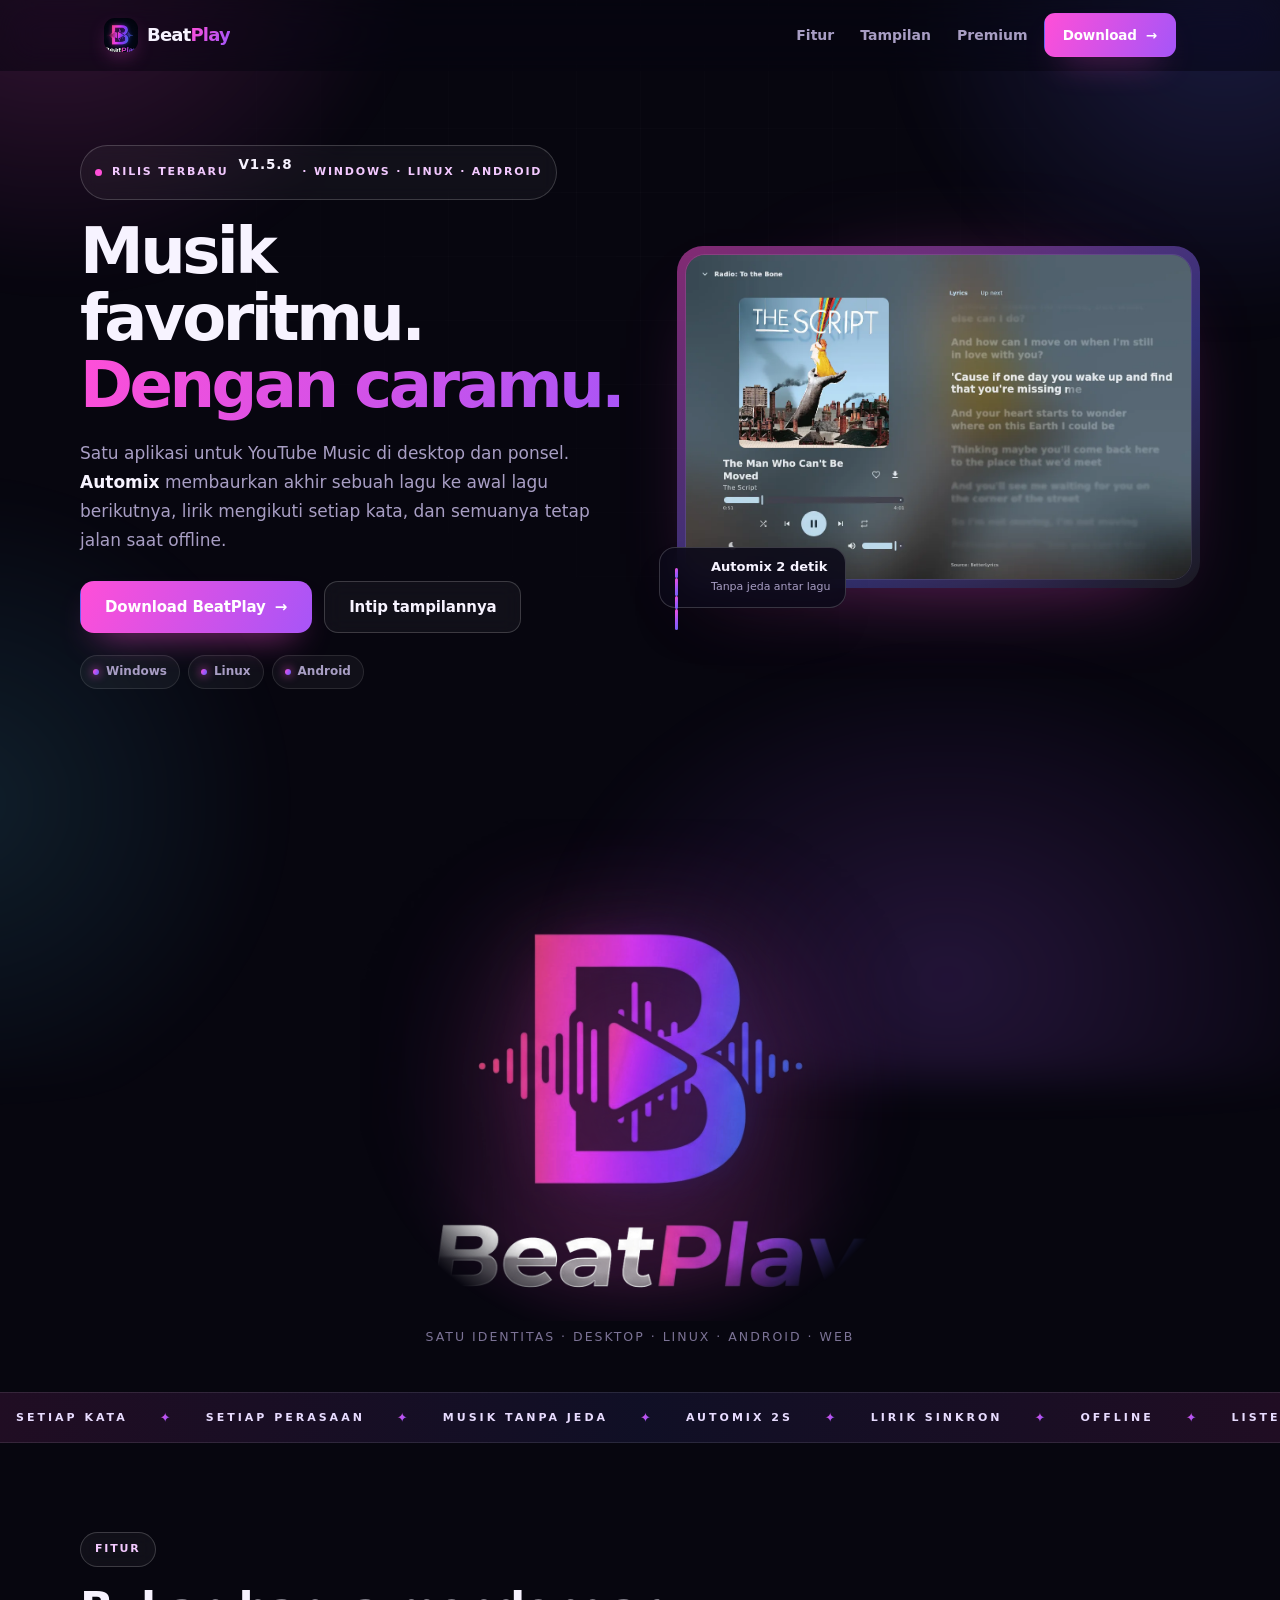
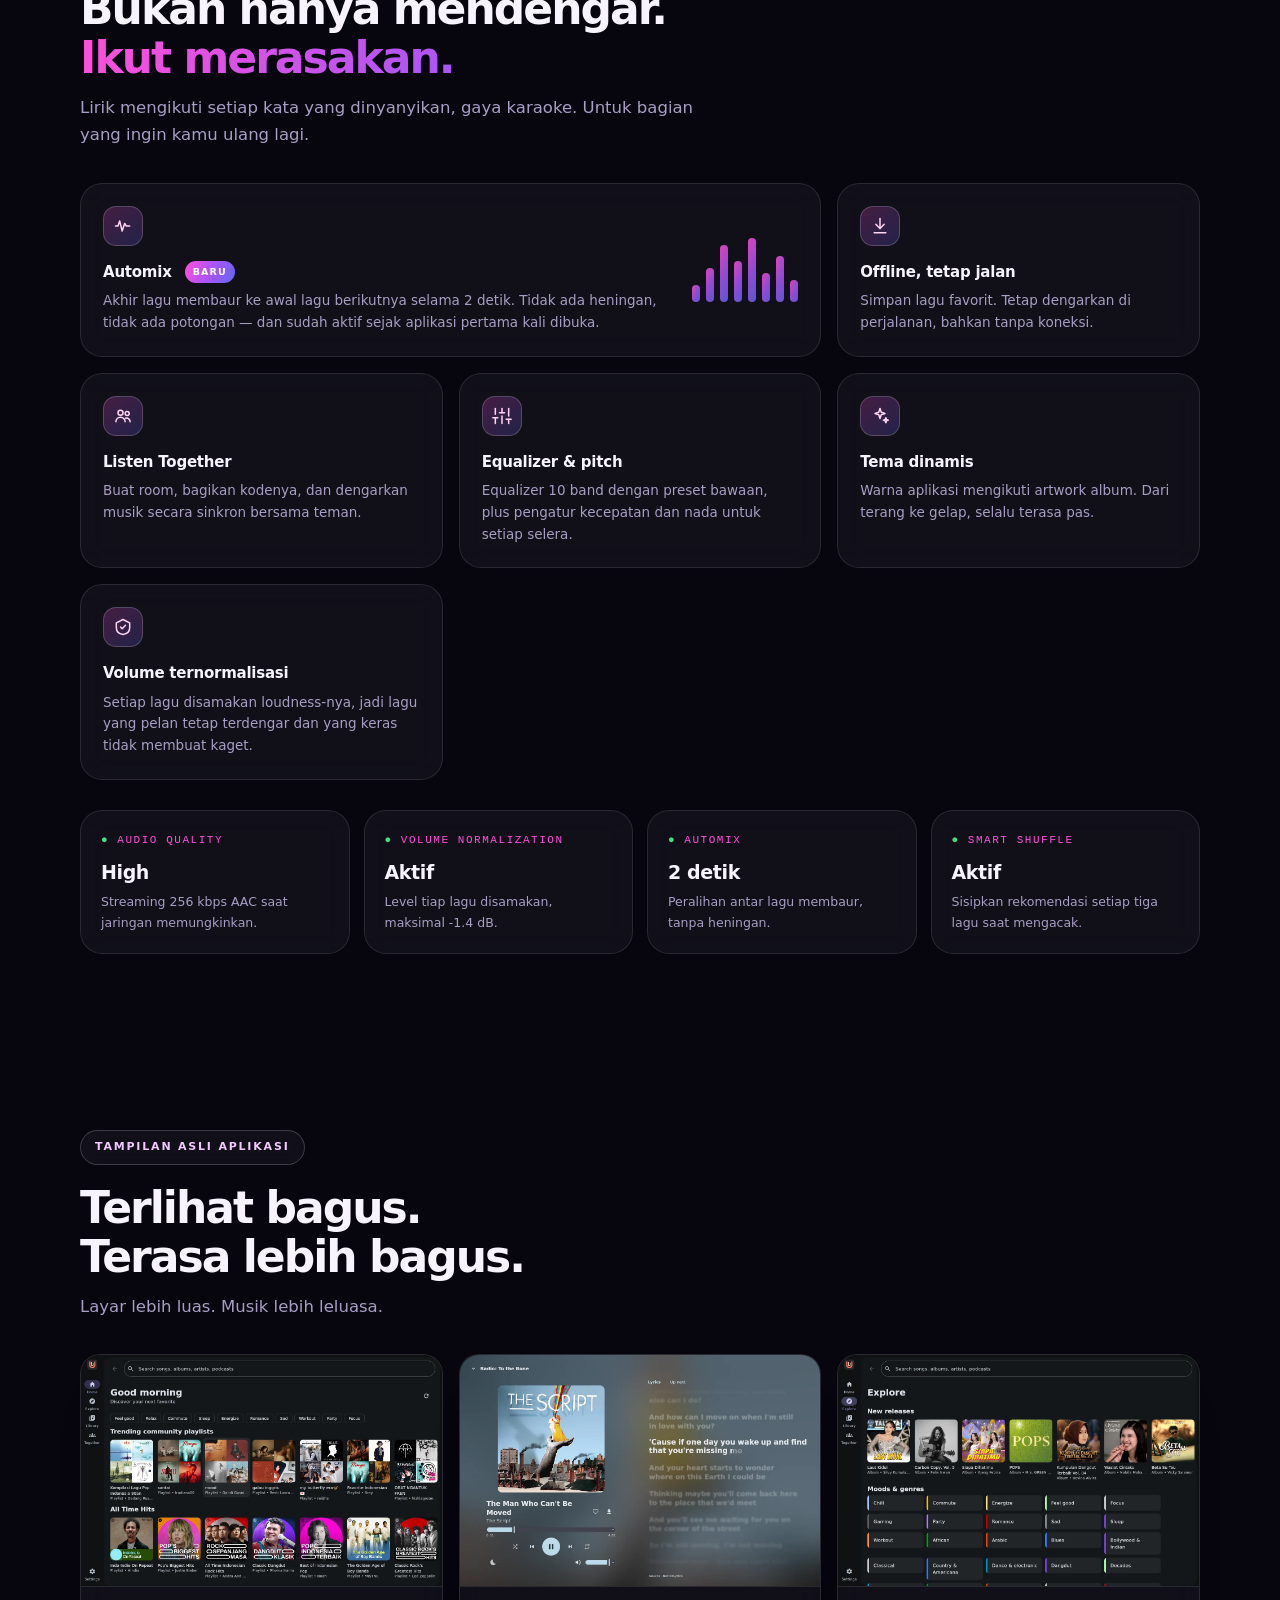
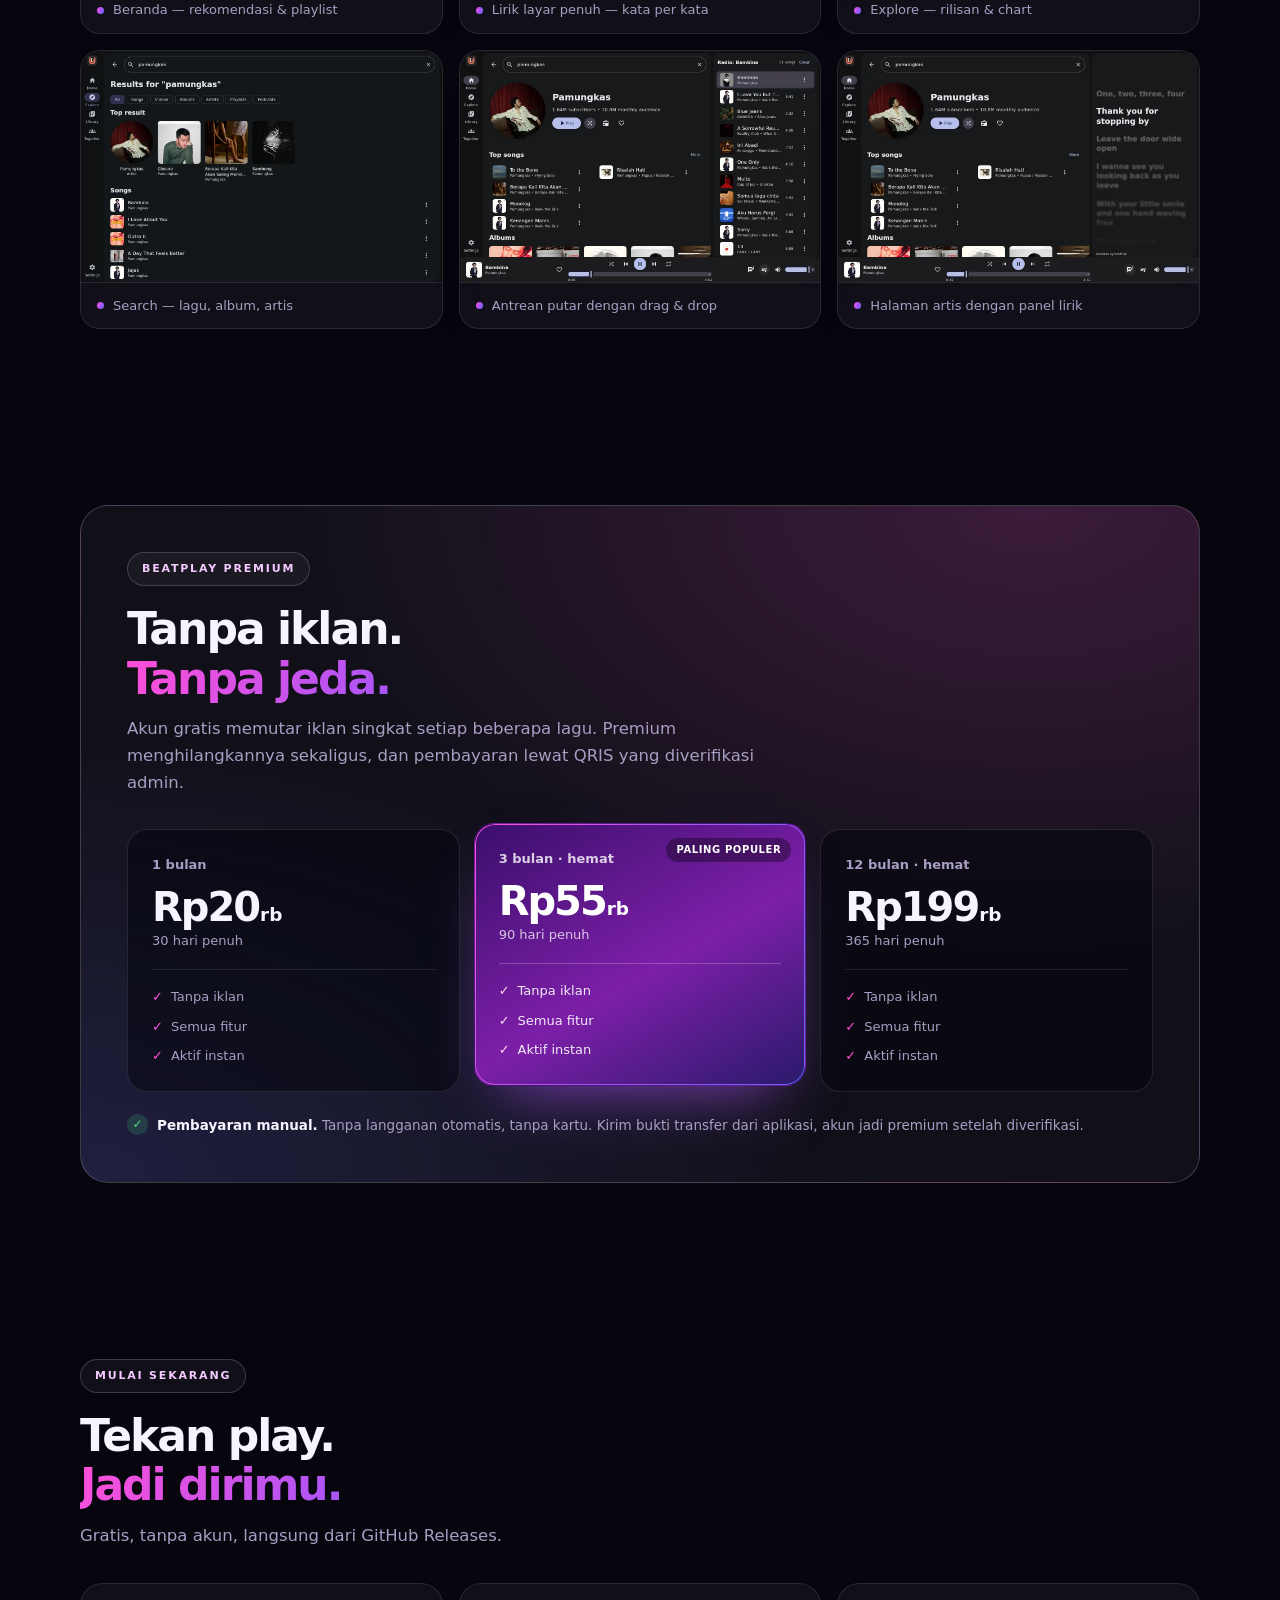
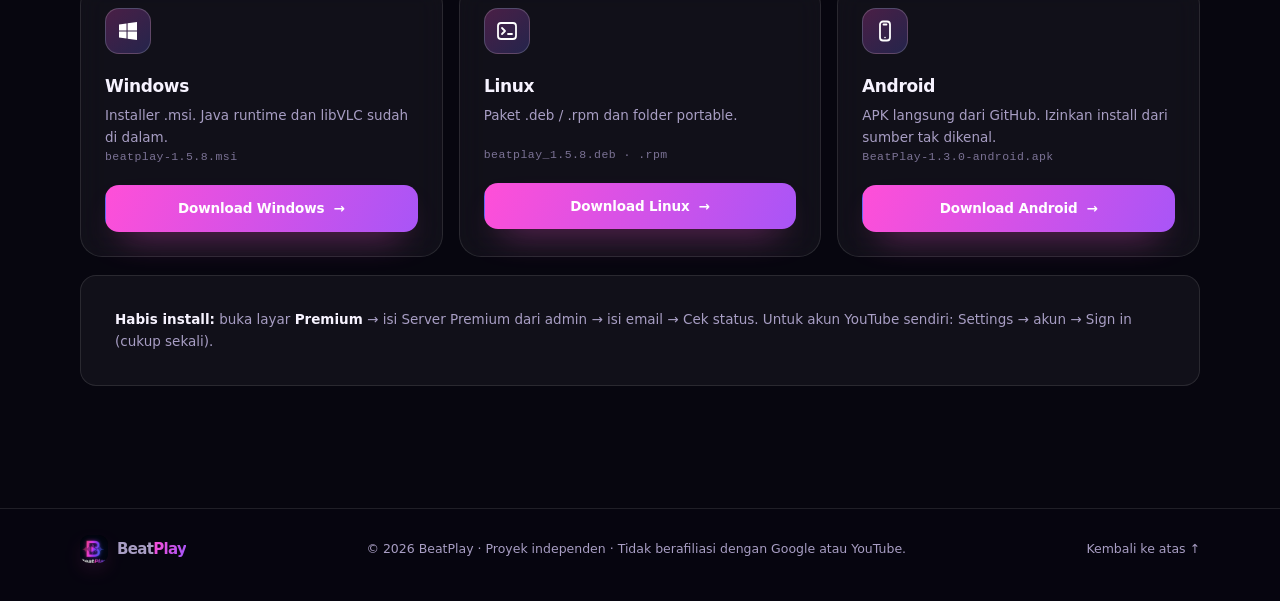
==== commit bdaf09b3: "Update website and logo assets: Android 1.3.1 with centered launcher icons, Windows/Linux v1.5.8 des" ====
--- a/web/index.html
+++ b/web/index.html
@@ -17,7 +17,7 @@
 <div class="progress" aria-hidden="true"></div>
 
 <nav><div class="wrap">
-<a class="brand" href="#top"><img src="img/logo-128.png" alt="BeatPlay">Beat<span class="word">Play</span></a>
+<a class="brand" href="#top"><img src="img/logo-128.png" alt="BeatPlay"><span class="brand-name">Beat<span class="word">Play</span></span></a>
 <span class="sp"></span>
 <span class="links"><a href="#fitur">Fitur</a><a href="#tampilan">Tampilan</a><a href="#premium">Premium</a></span>
 <a class="btn small" href="download.html">Download <span class="arr" aria-hidden="true">→</span></a>
@@ -208,7 +208,7 @@
 </main>
 
 <footer><div class="wrap footer-inner">
-<a class="brand" href="#top"><img src="img/logo-128.png" alt="BeatPlay">Beat<span class="word">Play</span></a>
+<a class="brand" href="#top"><img src="img/logo-128.png" alt="BeatPlay"><span class="brand-name">Beat<span class="word">Play</span></span></a>
 <p>© 2026 BeatPlay · Proyek independen · Tidak berafiliasi dengan Google atau YouTube.</p>
 <a href="#top">Kembali ke atas ↑</a>
 </div></footer>
--- a/web/assets/site.css
+++ b/web/assets/site.css
@@ -69,9 +69,11 @@
 nav.scrolled{background:rgba(7,6,15,.86);border-color:var(--line);
   box-shadow:0 18px 50px -40px rgba(255,79,216,.9)}
 nav .wrap{display:flex;align-items:center;gap:16px;padding:13px 24px}
-.brand{display:flex;align-items:center;gap:11px;font-weight:800;font-size:18px;letter-spacing:-.03em}
-.brand img{width:34px;height:34px;border-radius:11px;flex:none;
+.brand{display:flex;align-items:center;gap:9px;font-weight:800;font-size:18px;letter-spacing:-.045em}
+.brand img{width:34px;height:34px;border-radius:11px;flex:none;object-fit:cover;
   box-shadow:0 8px 22px -10px rgba(255,79,216,.9)}
+.brand-name{white-space:nowrap}
+.brand .word{margin-left:0}
 .brand .word{background:var(--grad);background-size:200% auto;-webkit-background-clip:text;
   background-clip:text;color:transparent;animation:shine 8s ease infinite}
 nav .sp{flex:1}
